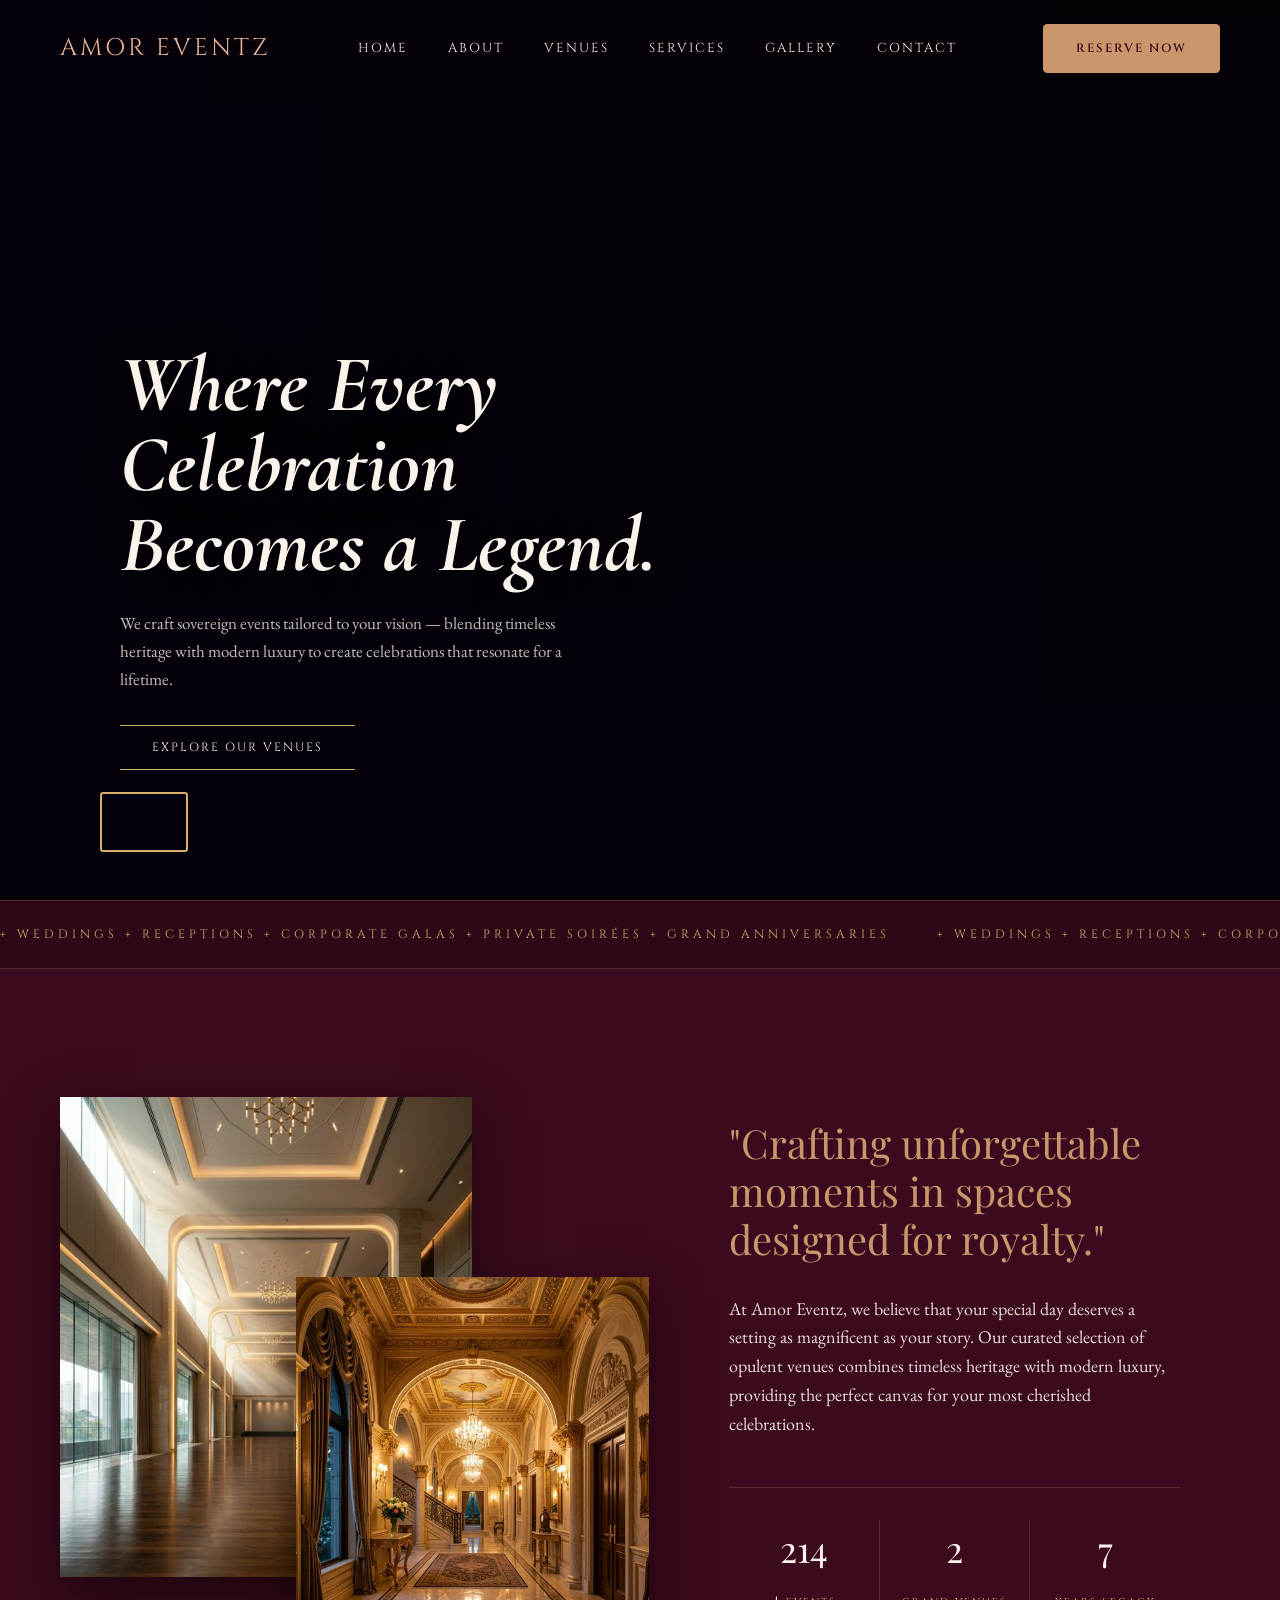
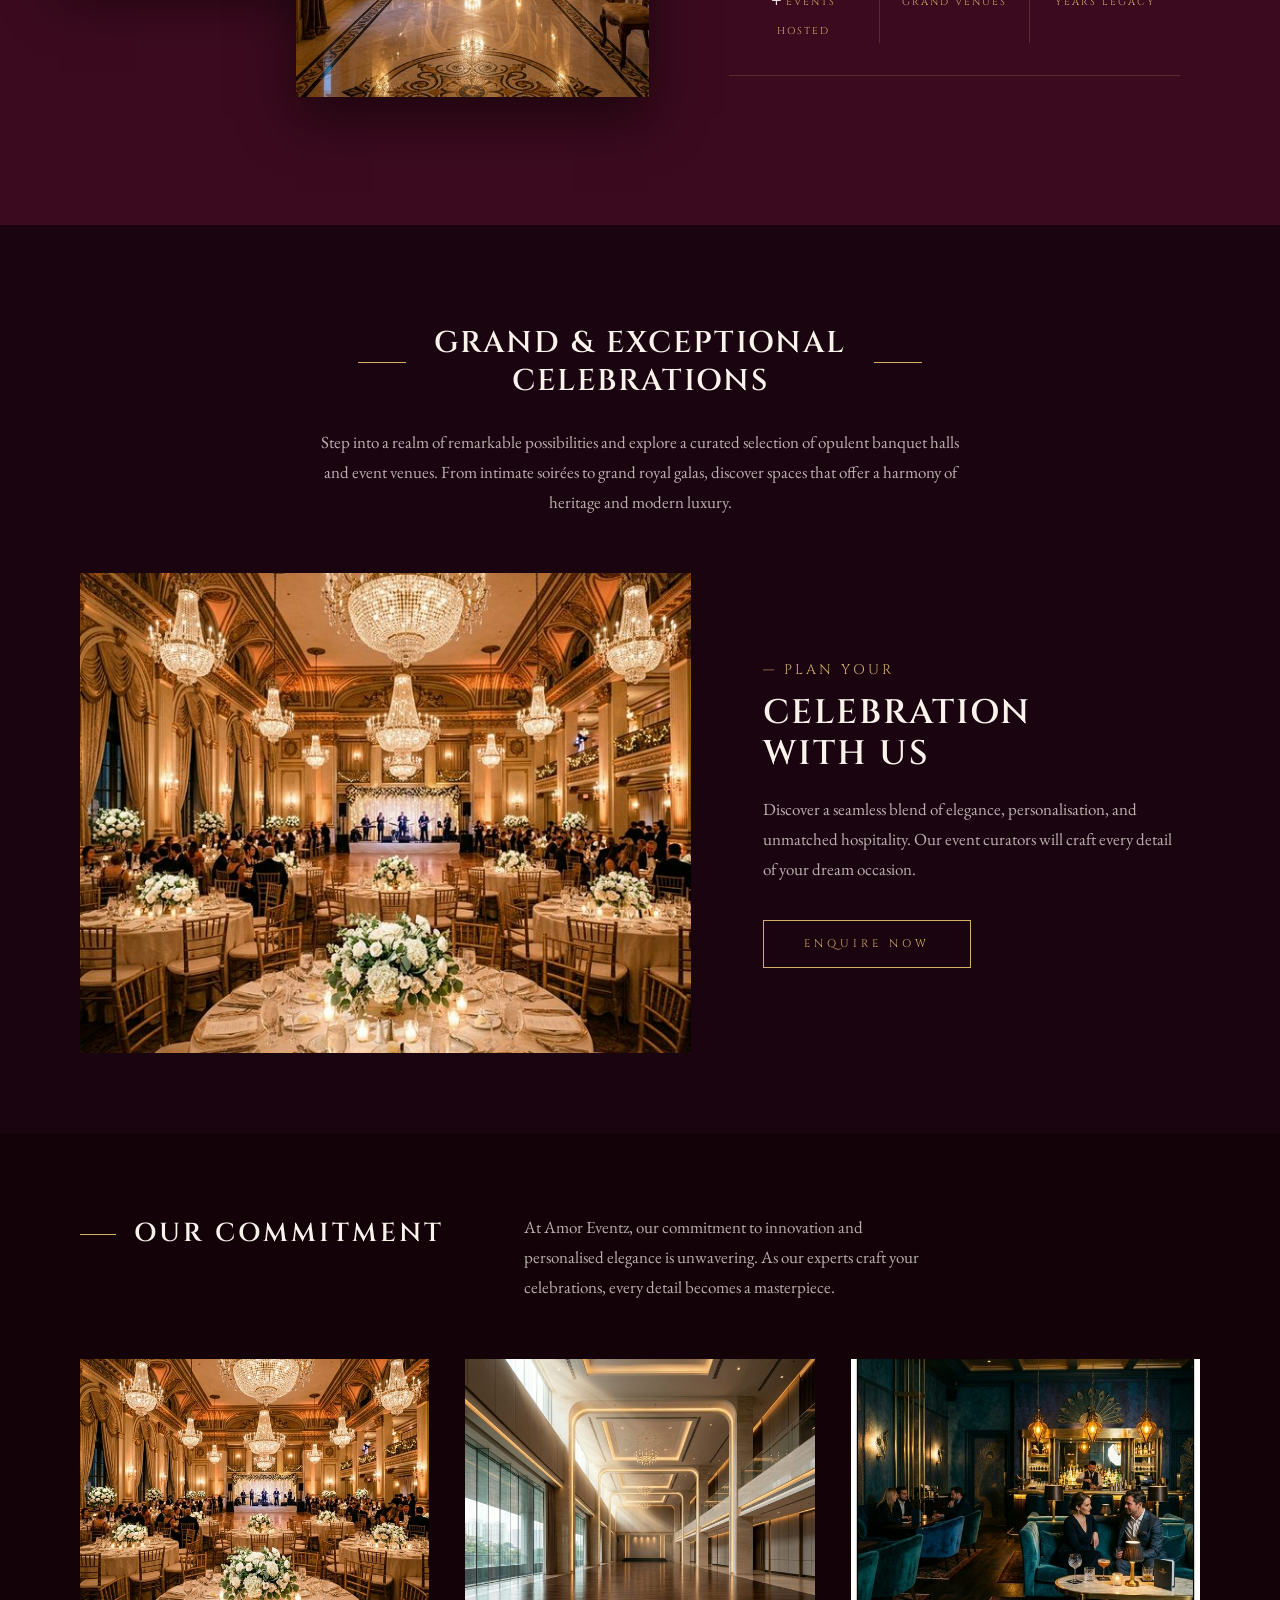
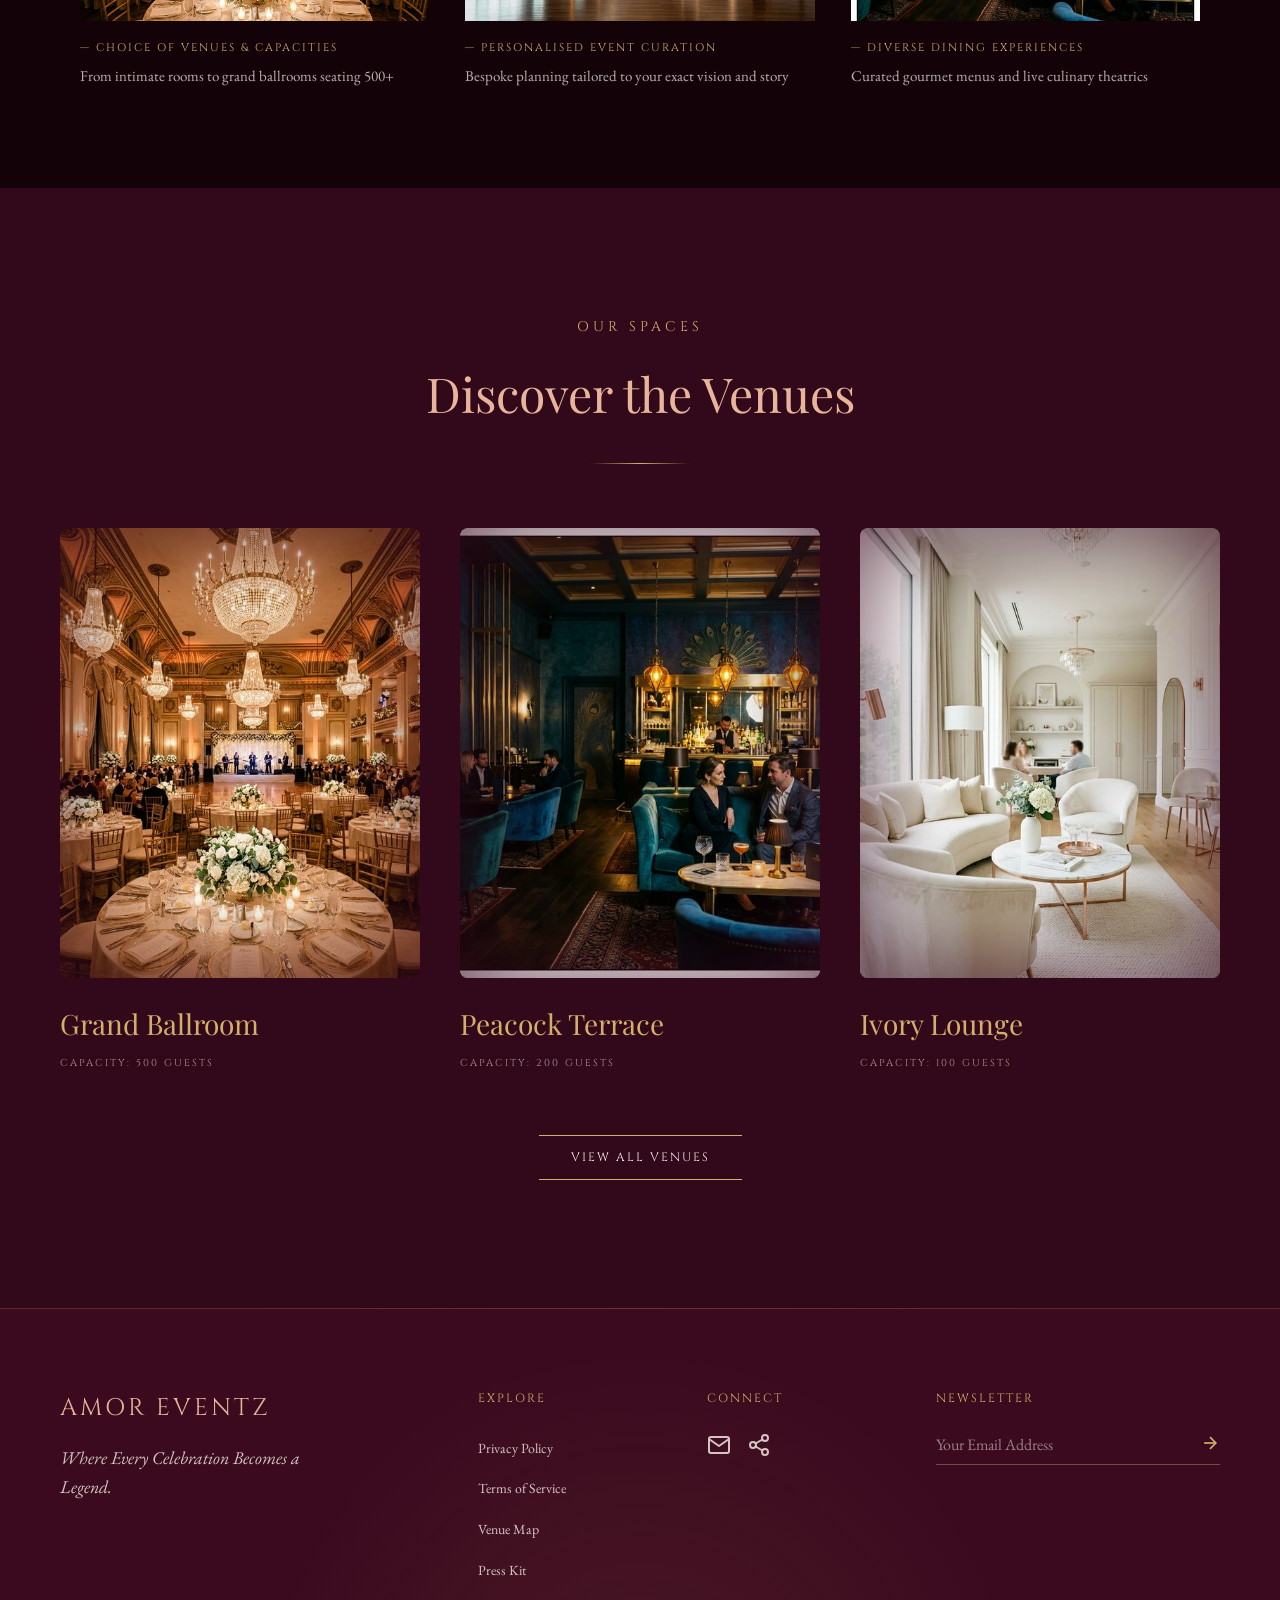
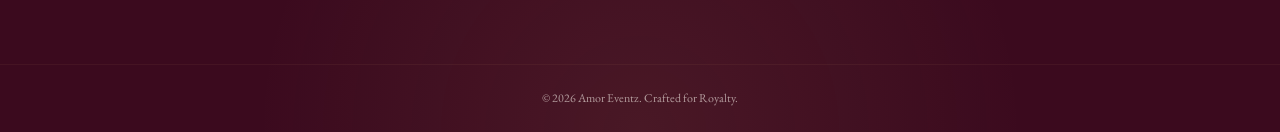
==== index.html @ 38bc00d8 "Initialize project and implement premium redesign with Taj-style sections and fixed navigation" ====
﻿<!DOCTYPE html>
<html lang="en">

<head>
    <meta charset="UTF-8">
    <meta name="viewport" content="width=device-width, initial-scale=1.0">
    <title>Amor Eventz | Where Every Celebration Becomes a Legend</title>
    <link rel="preconnect" href="https://fonts.googleapis.com">
    <link rel="preconnect" href="https://fonts.gstatic.com" crossorigin>
    <link
        href="https://fonts.googleapis.com/css2?family=Cinzel:wght@400;600&family=Cormorant+Garamond:ital,wght@0,400;1,600;1,700&family=Playfair+Display:ital,wght@0,400;0,600;1,400&family=EB+Garamond:ital,wght@0,400;1,400&display=swap"
        rel="stylesheet">
    <link rel="stylesheet" href="styles.css">
    <style>
        /* ===== HERO SECTION OVERRIDES ===== */
        .hero {
            height: 100vh !important;
            display: flex !important;
            align-items: flex-end !important;
            justify-content: flex-start !important;
            position: relative !important;
            overflow: hidden !important;
            background: none !important;
            background-color: #050005 !important;
        }

        .hero-slider {
            position: absolute !important;
            top: 0 !important;
            left: 0 !important;
            width: 100% !important;
            height: 100% !important;
            z-index: 0 !important;
            overflow: hidden !important;
        }

        .hero-slide {
            position: absolute !important;
            top: 0 !important;
            left: 0 !important;
            width: 100% !important;
            height: 100% !important;
            background-size: cover !important;
            background-position: center center !important;
            opacity: 0 !important;
            transform: scale(1.0) !important;
            transition: opacity 2.5s ease-in-out, transform 10s ease-out !important;
            z-index: 0 !important;
        }

        .hero-slide.active {
            opacity: 1 !important;
            transform: scale(1.06) !important;
            z-index: 1 !important;
        }

        .hero-slide.previous {
            opacity: 1 !important;
            z-index: 0 !important;
        }

        .hero-overlay {
            position: absolute !important;
            top: 0 !important;
            left: 0 !important;
            width: 100% !important;
            height: 100% !important;
            z-index: 2 !important;
            background:
                linear-gradient(to right, rgba(5, 0, 10, 0.82) 0%, rgba(5, 0, 10, 0.40) 50%, rgba(5, 0, 10, 0.10) 100%),
                linear-gradient(to top, rgba(5, 0, 10, 0.95) 0%, rgba(5, 0, 10, 0.40) 45%, transparent 100%) !important;
        }

        .hero-content {
            position: absolute !important;
            bottom: 130px !important;
            left: 100px !important;
            z-index: 3 !important;
            text-align: left !important;
            max-width: 680px !important;
        }

        .hero .subtitle {
            margin-bottom: 16px !important;
            opacity: 0.85 !important;
            text-align: left !important;
        }

        .hero-title {
            font-family: 'Cormorant Garamond', serif !important;
            font-size: 80px !important;
            font-style: italic !important;
            font-weight: 700 !important;
            color: #FAF3EC !important;
            line-height: 1.0 !important;
            margin-bottom: 24px !important;
            text-shadow: 0 2px 32px rgba(0, 0, 0, 0.6) !important;
        }

        .hero-desc {
            font-family: 'EB Garamond', serif !important;
            font-size: 17px !important;
            color: rgba(250, 243, 236, 0.78) !important;
            line-height: 1.65 !important;
            max-width: 450px !important;
        }

        .hero-thumbnails {
            position: absolute !important;
            bottom: 44px !important;
            left: 100px !important;
            z-index: 4 !important;
            display: flex !important;
            gap: 12px !important;
        }

        .hero-thumb {
            width: 88px !important;
            height: 60px !important;
            background-size: cover !important;
            background-position: center !important;
            cursor: pointer !important;
            border: 2px solid transparent !important;
            border-radius: 3px !important;
            opacity: 0.45 !important;
            transition: opacity 0.4s ease, border-color 0.4s ease, transform 0.3s ease !important;
            flex-shrink: 0 !important;
        }

        .hero-thumb:hover {
            opacity: 0.85 !important;
            transform: translateY(-3px) !important;
        }

        .hero-thumb.active {
            opacity: 1 !important;
            border-color: #D4AF6A !important;
            transform: translateY(-4px) !important;
        }

        @media (max-width: 900px) {
            .hero-content {
                padding: 0 32px 170px 32px !important;
            }

            .hero-title {
                font-size: 50px !important;
            }

            .hero-thumbnails {
                left: 32px !important;
            }

            .hero-thumb {
                width: 60px !important;
                height: 42px !important;
            }
        }

        /* ===== TAJ-STYLE FEATURE SECTION ===== */
        .taj-feature {
            background: #1a0410;
            padding: 100px 80px 80px;
        }

        .taj-centered-heading {
            display: flex;
            align-items: center;
            justify-content: center;
            gap: 28px;
            margin-bottom: 28px;
        }

        .taj-centered-heading h2 {
            font-family: 'Cinzel', serif;
            font-size: 30px;
            font-weight: 600;
            color: #FAF3EC;
            text-align: center;
            line-height: 1.25;
            letter-spacing: 2px;
        }

        .taj-dash {
            display: block;
            width: 48px;
            height: 1px;
            background: #D4AF6A;
            flex-shrink: 0;
        }

        .taj-centered-desc {
            font-family: 'EB Garamond', serif;
            font-size: 17px;
            color: rgba(250, 243, 236, 0.72);
            text-align: center;
            max-width: 640px;
            margin: 0 auto 56px;
            line-height: 1.75;
        }

        .taj-split-row {
            display: grid;
            grid-template-columns: 1.4fr 1fr;
            gap: 72px;
            align-items: center;
        }

        .taj-split-img img {
            width: 100%;
            height: 480px;
            object-fit: cover;
            display: block;
        }

        .taj-split-text {
            padding-right: 20px;
        }

        .taj-split-eyebrow {
            font-family: 'Cinzel', serif;
            font-size: 14px;
            color: #D4AF6A;
            letter-spacing: 3px;
            margin-bottom: 12px;
        }

        .taj-split-title {
            font-family: 'Cinzel', serif;
            font-size: 34px;
            font-weight: 600;
            color: #FAF3EC;
            line-height: 1.2;
            letter-spacing: 2px;
            margin-bottom: 20px;
        }

        .taj-split-body {
            font-family: 'EB Garamond', serif;
            font-size: 17px;
            color: rgba(250, 243, 236, 0.72);
            line-height: 1.75;
            margin-bottom: 36px;
        }

        .taj-cta-btn {
            display: inline-block;
            padding: 14px 40px;
            background: transparent;
            border: 1px solid #D4AF6A;
            color: #D4AF6A;
            font-family: 'Cinzel', serif;
            font-size: 11px;
            letter-spacing: 4px;
            text-decoration: none;
            transition: all 0.4s ease;
        }

        .taj-cta-btn:hover {
            background: #D4AF6A;
            color: #1a0410;
        }

        /* ===== TAJ-STYLE COMMITMENT SECTION ===== */
        .taj-commitment {
            background: #130309;
            padding: 80px 80px 100px;
        }

        .taj-commitment-header {
            display: flex;
            align-items: flex-start;
            gap: 80px;
            margin-bottom: 56px;
        }

        .taj-commit-title-row {
            display: flex;
            align-items: center;
            gap: 18px;
            flex-shrink: 0;
        }

        .taj-dash-short {
            display: block;
            width: 36px;
            height: 1px;
            background: #D4AF6A;
        }

        .taj-commit-heading {
            font-family: 'Cinzel', serif;
            font-size: 26px;
            font-weight: 600;
            color: #FAF3EC;
            letter-spacing: 3px;
            white-space: nowrap;
        }

        .taj-commit-desc {
            font-family: 'EB Garamond', serif;
            font-size: 17px;
            color: rgba(250, 243, 236, 0.72);
            line-height: 1.75;
            max-width: 420px;
        }

        .taj-commit-grid {
            display: grid;
            grid-template-columns: repeat(3, 1fr);
            gap: 36px;
        }

        .taj-commit-card {
            display: flex;
            flex-direction: column;
        }

        .taj-commit-img-wrap {
            width: 100%;
            aspect-ratio: 4/3;
            overflow: hidden;
            margin-bottom: 18px;
        }

        .taj-commit-img-wrap img {
            width: 100%;
            height: 100%;
            object-fit: cover;
            transition: transform 0.7s ease;
        }

        .taj-commit-card:hover .taj-commit-img-wrap img {
            transform: scale(1.04);
        }

        .taj-commit-label {
            font-family: 'Cinzel', serif;
            font-size: 11px;
            letter-spacing: 2px;
            color: #D4AF6A;
            margin-bottom: 8px;
        }

        .taj-commit-sub {
            font-family: 'EB Garamond', serif;
            font-size: 15px;
            color: rgba(250, 243, 236, 0.72);
            line-height: 1.6;
        }

        @media (max-width: 1024px) {

            .taj-feature,
            .taj-commitment {
                padding: 60px 40px;
            }

            .taj-split-row {
                grid-template-columns: 1fr;
                gap: 40px;
            }

            .taj-split-img img {
                height: 340px;
            }

            .taj-commitment-header {
                flex-direction: column;
                gap: 24px;
            }

            .taj-commit-grid {
                grid-template-columns: 1fr 1fr;
            }
        }

        @media (max-width: 600px) {
            .taj-commit-grid {
                grid-template-columns: 1fr;
            }

            .taj-centered-heading h2 {
                font-size: 22px;
            }
        }
    </style>
</head>

<body>
    <nav class="navbar">
        <div class="nav-container">
            <div class="logo">
                <span class="logo-text">AMOR EVENTZ</span>
            </div>
            <ul class="nav-links">
                <li><a href="index.html">HOME</a></li>
                <li><a href="about.html">ABOUT</a></li>
                <li><a href="venues.html">VENUES</a></li>
                <li><a href="services.html">SERVICES</a></li>
                <li><a href="gallery.html">GALLERY</a></li>
                <li><a href="contact.html">CONTACT</a></li>
            </ul>
            <a href="pricing.html" class="btn btn-primary">RESERVE NOW</a>
        </div>
    </nav>

    <header id="home" class="hero">
        <!-- Fullscreen background slides -->
        <div class="hero-slider" id="heroSlider">
            <div class="hero-slide active" style="background-image: url('assets/hero (1).jpg');"></div>
            <div class="hero-slide" style="background-image: url('assets/hero (2).jpg');"></div>
            <div class="hero-slide" style="background-image: url('assets/hero (3).jpg');"></div>
            <div class="hero-slide" style="background-image: url('assets/hero (4).jpg');"></div>
            <div class="hero-slide" style="background-image: url('assets/hero (5).jpg');"></div>
        </div>

        <!-- Directional gradient overlay -->
        <div class="hero-overlay"></div>

        <!-- Left-aligned text block -->
        <div class="hero-content">
            <h1 class="hero-title">Where Every<br>Celebration<br>Becomes a Legend.</h1>
            <p class="hero-desc">We craft sovereign events tailored to your vision — blending timeless heritage with
                modern luxury to create celebrations that resonate for a lifetime.</p>
            <a href="#venues" class="btn btn-outline" style="margin-top:32px;display:inline-block;">EXPLORE OUR
                VENUES</a>
        </div>

        <!-- Clickable thumbnail strip -->
        <div class="hero-thumbnails" id="heroThumbs">
            <div class="hero-thumb active" data-index="0" style="background-image: url('assets/hero (1).jpg');"></div>
            <div class="hero-thumb" data-index="1" style="background-image: url('assets/hero (2).jpg');"></div>
            <div class="hero-thumb" data-index="2" style="background-image: url('assets/hero (3).jpg');"></div>
            <div class="hero-thumb" data-index="3" style="background-image: url('assets/hero (4).jpg');"></div>
            <div class="hero-thumb" data-index="4" style="background-image: url('assets/hero (5).jpg');"></div>
        </div>
    </header>

    <section class="marquee-section">
        <div class="marquee">
            <div class="marquee-inner">
                <span>+ WEDDINGS + RECEPTIONS + CORPORATE GALAS + PRIVATE SOIRÉES + GRAND ANNIVERSARIES</span>
                <span>+ WEDDINGS + RECEPTIONS + CORPORATE GALAS + PRIVATE SOIRÉES + GRAND ANNIVERSARIES</span>
            </div>
        </div>
    </section>

    <section id="about" class="about">
        <div class="about-container">
            <div class="about-images">
                <img src="assets/about_empty_hall.png" alt="Grand Hall" class="img-back reveal">
                <img src="assets/about_heritage_hallway.png" alt="Heritage Hallway" class="img-front reveal delay-1">
            </div>
            <div class="about-content reveal">
                <h2 class="section-title">"Crafting unforgettable moments in spaces designed for royalty."</h2>
                <p>At Amor Eventz, we believe that your special day deserves a setting as magnificent as your story. Our
                    curated selection of opulent venues combines timeless heritage with modern luxury, providing the
                    perfect canvas for your most cherished celebrations.</p>
                <div class="stats">
                    <div class="stat-item">
                        <span class="stat-number" data-target="500">0</span>+
                        <span class="stat-label">EVENTS HOSTED</span>
                    </div>
                    <div class="stat-item">
                        <span class="stat-number" data-target="3">0</span>
                        <span class="stat-label">GRAND VENUES</span>
                    </div>
                    <div class="stat-item">
                        <span class="stat-number" data-target="15">0</span>
                        <span class="stat-label">YEARS LEGACY</span>
                    </div>
                </div>
            </div>
        </div>
    </section>

    <!-- ═══════════════════════════════════════════════════════ -->
    <!-- SECTION 1 — FEATURE SPLIT: image left + text+CTA right  -->
    <!-- ═══════════════════════════════════════════════════════ -->
    <section class="taj-feature reveal">
        <!-- Section heading -->
        <div class="taj-centered-heading">
            <span class="taj-dash"></span>
            <h2>GRAND &amp; EXCEPTIONAL<br>CELEBRATIONS</h2>
            <span class="taj-dash"></span>
        </div>
        <p class="taj-centered-desc">
            Step into a realm of remarkable possibilities and explore a curated selection of opulent banquet halls and
            event venues.
            From intimate soirées to grand royal galas, discover spaces that offer a harmony of heritage and modern
            luxury.
        </p>

        <!-- Split row -->
        <div class="taj-split-row">
            <div class="taj-split-img">
                <img src="assets/venue_grand_ballroom.png" alt="Grand Ballroom at Amor Eventz">
            </div>
            <div class="taj-split-text">
                <p class="taj-split-eyebrow">— PLAN YOUR</p>
                <h3 class="taj-split-title">CELEBRATION<br>WITH US</h3>
                <p class="taj-split-body">Discover a seamless blend of elegance, personalisation, and unmatched
                    hospitality. Our event curators will craft every detail of your dream occasion.</p>
                <a href="contact.html" class="taj-cta-btn">ENQUIRE NOW</a>
            </div>
        </div>
    </section>

    <!-- ═══════════════════════════════════════════════════════ -->
    <!-- SECTION 2 — OUR COMMITMENT: 3-column image card strip   -->
    <!-- ═══════════════════════════════════════════════════════ -->
    <section class="taj-commitment reveal">
        <div class="taj-commitment-header">
            <div class="taj-commit-title-row">
                <span class="taj-dash-short"></span>
                <h2 class="taj-commit-heading">OUR COMMITMENT</h2>
            </div>
            <p class="taj-commit-desc">At Amor Eventz, our commitment to innovation and personalised elegance is
                unwavering. As our experts craft your celebrations, every detail becomes a masterpiece.</p>
        </div>

        <div class="taj-commit-grid">
            <div class="taj-commit-card">
                <div class="taj-commit-img-wrap">
                    <img src="assets/venue_grand_ballroom.png" alt="Choice of Venues">
                </div>
                <p class="taj-commit-label">— CHOICE OF VENUES &amp; CAPACITIES</p>
                <p class="taj-commit-sub">From intimate rooms to grand ballrooms seating 500+</p>
            </div>
            <div class="taj-commit-card">
                <div class="taj-commit-img-wrap">
                    <img src="assets/about_empty_hall.png" alt="Personalised Curation">
                </div>
                <p class="taj-commit-label">— PERSONALISED EVENT CURATION</p>
                <p class="taj-commit-sub">Bespoke planning tailored to your exact vision and story</p>
            </div>
            <div class="taj-commit-card">
                <div class="taj-commit-img-wrap">
                    <img src="assets/venue_peacock_lounge.png" alt="Dining Experiences">
                </div>
                <p class="taj-commit-label">— DIVERSE DINING EXPERIENCES</p>
                <p class="taj-commit-sub">Curated gourmet menus and live culinary theatrics</p>
            </div>
        </div>
    </section>

    <section id="venues" class="venues">

        <div class="section-header reveal">
            <p class="subtitle">OUR SPACES</p>
            <h2 class="section-title text-center">Discover the Venues</h2>
            <div class="divider-center"></div>
        </div>
        <div class="venues-grid">
            <div class="venue-card reveal">
                <div class="card-image-wrapper">
                    <img src="assets/venue_grand_ballroom.png" alt="Grand Ballroom">
                </div>
                <div class="card-content">
                    <h3>Grand Ballroom</h3>
                    <p>CAPACITY: 500 GUESTS</p>
                </div>
            </div>
            <div class="venue-card reveal delay-1">
                <div class="card-image-wrapper">
                    <img src="assets/venue_peacock_lounge.png" alt="Peacock Terrace">
                </div>
                <div class="card-content">
                    <h3>Peacock Terrace</h3>
                    <p>CAPACITY: 200 GUESTS</p>
                </div>
            </div>
            <div class="venue-card reveal delay-2">
                <div class="card-image-wrapper">
                    <img src="assets/venue_ivory_lounge.png" alt="Ivory Lounge">
                </div>
                <div class="card-content">
                    <h3>Ivory Lounge</h3>
                    <p>CAPACITY: 100 GUESTS</p>
                </div>
            </div>
        </div>
        <div class="text-center reveal">
            <a href="#venues" class="btn btn-outline">VIEW ALL VENUES</a>
        </div>
    </section>

    <footer class="footer">
        <div class="footer-container">
            <div class="footer-brand">
                <h2 class="logo-text">AMOR EVENTZ</h2>
                <p>Where Every Celebration Becomes a Legend.</p>
            </div>
            <div class="footer-links">
                <h4>EXPLORE</h4>
                <ul>
                    <li><a href="#">Privacy Policy</a></li>
                    <li><a href="#">Terms of Service</a></li>
                    <li><a href="#">Venue Map</a></li>
                    <li><a href="#">Press Kit</a></li>
                </ul>
            </div>
            <div class="footer-social">
                <h4>CONNECT</h4>
                <div class="social-icons">
                    <svg width="24" height="24" viewBox="0 0 24 24" fill="none" stroke="currentColor" stroke-width="2"
                        stroke-linecap="round" stroke-linejoin="round">
                        <path d="M4 4h16c1.1 0 2 .9 2 2v12c0 1.1-.9 2-2 2H4c-1.1 0-2-.9-2-2V6c0-1.1.9-2 2-2z"></path>
                        <polyline points="22,6 12,13 2,6"></polyline>
                    </svg>
                    <svg width="24" height="24" viewBox="0 0 24 24" fill="none" stroke="currentColor" stroke-width="2"
                        stroke-linecap="round" stroke-linejoin="round">
                        <circle cx="18" cy="5" r="3"></circle>
                        <circle cx="6" cy="12" r="3"></circle>
                        <circle cx="18" cy="19" r="3"></circle>
                        <line x1="8.59" y1="13.51" x2="15.42" y2="17.49"></line>
                        <line x1="15.41" y1="6.51" x2="8.59" y2="10.49"></line>
                    </svg>
                </div>
            </div>
            <div class="footer-newsletter">
                <h4>NEWSLETTER</h4>
                <form class="newsletter-form">
                    <input type="email" placeholder="Your Email Address">
                    <button type="submit">
                        <svg width="20" height="20" viewBox="0 0 24 24" fill="none" stroke="currentColor"
                            stroke-width="2">
                            <line x1="5" y1="12" x2="19" y2="12"></line>
                            <polyline points="12 5 19 12 12 19"></polyline>
                        </svg>
                    </button>
                </form>
            </div>
        </div>
        <div class="footer-bottom">
            <p>&copy; 2026 Amor Eventz. Crafted for Royalty.</p>
        </div>
    </footer>

    <script src="script.js"></script>
</body>

</html>
---- styles.css ----
﻿:root {
    /* Color Palette */
    --clr-burgundy: #3B0A1E;
    --clr-rose-gold: #C9956A;
    --clr-rose-gold-light: #E8B49A;
    --clr-warm-gold: #D4AF6A;
    --clr-blush: #F2C4C4;
    --clr-ivory: #FAF3EC;
    --clr-charcoal: #1A1A1A;
    --clr-teal: #2A7F8A;

    /* Typography */
    --font-display: 'Cormorant Garamond', serif;
    --font-heading: 'Playfair Display', serif;
    --font-nav: 'Cinzel', serif;
    --font-body: 'EB Garamond', serif;

    /* Layout */
    --container-width: 1440px;
    --side-margin: 120px;
    --grid-gap: 80px;

    /* Shadows */
    --shadow-gold: 0 10px 30px rgba(201, 149, 106, 0.25);
    
    /* Transitions */
    --transition-smooth: all 0.4s cubic-bezier(0.25, 1, 0.5, 1);
}

* {
    margin: 0;
    padding: 0;
    box-sizing: border-box;
}

html {
    scroll-behavior: smooth;
}

body {
    background-color: var(--clr-burgundy);
    color: var(--clr-ivory);
    font-family: var(--font-body);
    font-size: 18px;
    line-height: 1.6;
    overflow-x: hidden;
}

/* Typography Base */
h1, h2, h3, h4, .subtitle {
    margin: 0;
    font-weight: normal;
}

.subtitle {
    font-family: var(--font-nav);
    font-size: 14px;
    letter-spacing: 4px;
    color: var(--clr-warm-gold);
    text-transform: uppercase;
}

.logo-text {
    font-family: var(--font-nav);
    font-size: 24px;
    letter-spacing: 3px;
    color: var(--clr-rose-gold-light);
}

a {
    text-decoration: none;
    color: inherit;
}

ul {
    list-style: none;
}

/* Utility */
.text-center {
    text-align: center;
}

.divider, .divider-center {
    width: 100px;
    height: 1px;
    background: linear-gradient(90deg, transparent, var(--clr-warm-gold), transparent);
    margin: 32px 0;
}
.divider-center {
    margin: 32px auto;
}

/* Navigation */
.navbar {
    position: fixed;
    top: 0;
    width: 100%;
    z-index: 1000;
    padding: 24px 0;
    transition: var(--transition-smooth);
}

.navbar.scrolled {
    background: rgba(59, 10, 30, 0.95);
    backdrop-filter: blur(10px);
    padding: 16px 0;
    box-shadow: 0 4px 20px rgba(0,0,0,0.3);
}

.nav-container {
    max-width: var(--container-width);
    margin: 0 auto;
    padding: 0 var(--side-margin);
    display: flex;
    justify-content: space-between;
    align-items: center;
}

.nav-links {
    display: flex;
    gap: 40px;
    font-family: var(--font-nav);
    font-size: 13px;
    letter-spacing: 2px;
}

.nav-links li a {
    position: relative;
    padding-bottom: 4px;
    transition: color 0.3s ease;
}

.nav-links li a::after {
    content: '';
    position: absolute;
    bottom: 0;
    left: 50%;
    width: 0;
    height: 1px;
    background-color: var(--clr-warm-gold);
    transition: var(--transition-smooth);
    transform: translateX(-50%);
    box-shadow: 0 0 8px var(--clr-warm-gold);
}

.nav-links li a:hover {
    color: var(--clr-warm-gold);
}

.nav-links li a:hover::after {
    width: 100%;
}

/* Buttons */
.btn {
    font-family: var(--font-nav);
    font-size: 12px;
    letter-spacing: 2px;
    padding: 14px 32px;
    border-radius: 4px;
    cursor: pointer;
    transition: var(--transition-smooth);
    text-transform: uppercase;
    display: inline-block;
}

.btn-primary {
    background-color: var(--clr-rose-gold);
    color: var(--clr-burgundy);
    border: 1px solid var(--clr-rose-gold);
    font-weight: 600;
}

.btn-primary:hover {
    background-color: var(--clr-rose-gold-light);
    border-color: var(--clr-rose-gold-light);
    box-shadow: var(--shadow-gold);
}

.btn-outline {
    background-color: transparent;
    color: var(--clr-ivory);
    border: 1px solid var(--clr-warm-gold);
    border-top: 1px solid var(--clr-warm-gold);
    border-bottom: 1px solid var(--clr-warm-gold);
    border-left: none;
    border-right: none;
    padding: 12px 32px;
    border-radius: 0;
}

.btn-outline:hover {
    background-color: rgba(212, 175, 106, 0.1);
    color: var(--clr-warm-gold);
    text-shadow: 0 0 8px rgba(212, 175, 106, 0.5);
}

/* Hero Section */
.hero {
    height: 100vh;
    display: flex;
    align-items: center;
    justify-content: center;
    text-align: center;
    position: relative;
    background: url('assets/hero_background.png') no-repeat center center / cover;
}

.hero-overlay {
    position: absolute;
    inset: 0;
    z-index: 2;
    background: linear-gradient(to right, rgba(10,0,5,0.75) 0%, rgba(10,0,5,0.3) 55%, rgba(10,0,5,0.05) 100%), linear-gradient(to top, rgba(10,0,5,0.9) 0%, rgba(10,0,5,0.3) 40%, transparent 100%);
}

.hero-content {
    position: relative;
    z-index: 10;
    max-width: 900px;
    padding: 0 20px;
}

.hero .subtitle {
    margin-bottom: 24px;
}

.hero-title {
    font-family: var(--font-display);
    font-size: 88px;
    font-style: italic;
    font-weight: 600;
    color: var(--clr-rose-gold-light);
    line-height: 1.1;
    margin-bottom: 16px;
    text-shadow: 0 4px 20px rgba(0,0,0,0.5);
}

.hero .divider {
    margin: 40px auto;
}

/* Marquee Section */
.marquee-section {
    padding: 24px 0;
    border-top: 1px solid rgba(212, 175, 106, 0.2);
    border-bottom: 1px solid rgba(212, 175, 106, 0.2);
    font-family: var(--font-nav);
    font-size: 12px;
    letter-spacing: 4px;
    color: var(--clr-warm-gold);
    background: rgba(0,0,0,0.2);
    overflow: hidden;
}

.marquee {
    width: 100%;
    overflow: hidden;
    white-space: nowrap;
}

.marquee-inner {
    display: inline-block;
    animation: marquee 30s linear infinite;
}

.marquee-inner span {
    padding-right: 40px;
}

@keyframes marquee {
    0% { transform: translateX(0); }
    100% { transform: translateX(-50%); }
}

/* About Section */
.about {
    max-width: var(--container-width);
    margin: 128px auto;
    padding: 0 var(--side-margin);
}

.about-container {
    display: grid;
    grid-template-columns: 1.2fr 1fr;
    gap: var(--grid-gap);
    align-items: center;
}

.about-images {
    position: relative;
    height: 600px;
}

.about-images img {
    position: absolute;
    width: 70%;
    height: 80%;
    object-fit: cover;
    border-radius: 0; /* Editorial style */
    box-shadow: 0 20px 50px rgba(0,0,0,0.5);
    transition: var(--transition-smooth);
}

.img-back {
    top: 0;
    left: 0;
    z-index: 1;
}

.img-front {
    bottom: 0;
    right: 0;
    z-index: 2;
    width: 60% !important;
    height: 70% !important;
}

.about-images:hover .img-front {
    transform: translate(-10px, -10px);
    box-shadow: var(--shadow-gold);
}

.about-content {
    padding-right: 40px;
}

.about-content .section-title {
    font-family: var(--font-heading);
    font-size: 40px;
    color: var(--clr-rose-gold);
    margin-bottom: 32px;
    line-height: 1.2;
}

.about-content p {
    color: var(--clr-ivory);
    opacity: 0.9;
    margin-bottom: 48px;
    font-size: 18px;
}

.stats {
    display: flex;
    justify-content: space-between;
    border-top: 1px solid rgba(212, 175, 106, 0.2);
    border-bottom: 1px solid rgba(212, 175, 106, 0.2);
    padding: 32px 0;
}

.stat-item {
    text-align: center;
    border-right: 1px solid rgba(212, 175, 106, 0.2);
    padding: 0 16px;
    flex: 1;
}
.stat-item:last-child {
    border-right: none;
}

.stat-number {
    display: block;
    font-family: var(--font-heading);
    font-size: 36px;
    color: var(--clr-ivory);
    margin-bottom: 8px;
}

.stat-label {
    font-family: var(--font-nav);
    font-size: 10px;
    letter-spacing: 2px;
    color: var(--clr-warm-gold);
}

/* Venues Section */
.venues {
    background-color: rgba(0,0,0,0.15);
    padding: 128px 0;
}

.venues .section-header {
    text-align: center;
    max-width: var(--container-width);
    margin: 0 auto 64px auto;
}

.venues .section-header .section-title {
    font-family: var(--font-heading);
    font-size: 48px;
    color: var(--clr-rose-gold-light);
    margin-top: 16px;
}

.venues-grid {
    max-width: var(--container-width);
    margin: 0 auto 64px auto;
    padding: 0 var(--side-margin);
    display: grid;
    grid-template-columns: repeat(3, 1fr);
    gap: 40px;
}

.venue-card {
    background: transparent;
    border-radius: 8px;
    overflow: hidden;
    cursor: pointer;
    transition: var(--transition-smooth);
}

.card-image-wrapper {
    position: relative;
    overflow: hidden;
    border-radius: 8px;
    margin-bottom: 24px;
    aspect-ratio: 4/5;
}

.card-image-wrapper img {
    width: 100%;
    height: 100%;
    object-fit: cover;
    transition: var(--transition-smooth);
}

.card-image-wrapper::after {
    content: '';
    position: absolute;
    inset: 0;
    box-shadow: inset 0 0 100px rgba(59, 10, 30, 0.8);
    pointer-events: none;
}

.venue-card:hover .card-image-wrapper img {
    transform: scale(1.05);
}

.venue-card:hover {
    transform: translateY(-10px);
}

.card-content h3 {
    font-family: var(--font-heading);
    font-size: 28px;
    color: var(--clr-warm-gold);
    margin-bottom: 8px;
}

.card-content p {
    font-family: var(--font-nav);
    font-size: 10px;
    letter-spacing: 2px;
    color: var(--clr-ivory);
    opacity: 0.6;
}

/* Footer */
.footer {
    padding: 80px 0 24px 0;
    background: var(--clr-burgundy);
    background-image: radial-gradient(circle at bottom center, rgba(201, 149, 106, 0.1) 0%, transparent 50%);
    border-top: 1px solid rgba(212, 175, 106, 0.2);
}

.footer-container {
    max-width: var(--container-width);
    margin: 0 auto;
    padding: 0 var(--side-margin);
    display: grid;
    grid-template-columns: 2fr 1fr 1fr 1.5fr;
    gap: 40px;
    margin-bottom: 80px;
}

.footer-brand p {
    font-family: var(--font-body);
    font-style: italic;
    opacity: 0.8;
    margin-top: 16px;
    max-width: 250px;
}

.footer h4 {
    font-family: var(--font-nav);
    font-size: 12px;
    letter-spacing: 2px;
    color: var(--clr-warm-gold);
    margin-bottom: 24px;
}

.footer-links ul {
    display: flex;
    flex-direction: column;
    gap: 12px;
}

.footer-links li a {
    font-size: 14px;
    opacity: 0.8;
    transition: var(--transition-smooth);
}

.footer-links li a:hover {
    color: var(--clr-rose-gold);
    opacity: 1;
}

.social-icons {
    display: flex;
    gap: 16px;
}

.social-icons svg {
    cursor: pointer;
    opacity: 0.8;
    transition: var(--transition-smooth);
}

.social-icons svg:hover {
    color: var(--clr-rose-gold);
    opacity: 1;
}

.newsletter-form {
    display: flex;
    border-bottom: 1px solid rgba(212, 175, 106, 0.4);
    padding-bottom: 8px;
}

.newsletter-form input {
    background: transparent;
    border: none;
    color: var(--clr-ivory);
    font-family: var(--font-body);
    font-size: 16px;
    flex-grow: 1;
    outline: none;
}

.newsletter-form input::placeholder {
    color: rgba(250, 243, 236, 0.5);
}

.newsletter-form button {
    background: transparent;
    border: none;
    color: var(--clr-warm-gold);
    cursor: pointer;
    transition: var(--transition-smooth);
}

.newsletter-form button:hover {
    color: var(--clr-rose-gold);
    transform: translateX(4px);
}

.footer-bottom {
    text-align: center;
    padding-top: 24px;
    border-top: 1px solid rgba(212, 175, 106, 0.1);
    font-size: 12px;
    opacity: 0.6;
}

/* Animations */
.reveal {
    opacity: 0;
    transform: translateY(40px);
    transition: all 0.8s cubic-bezier(0.25, 1, 0.5, 1);
}

.reveal.active {
    opacity: 1;
    transform: translateY(0);
}

.delay-1 { transition-delay: 0.2s; }
.delay-2 { transition-delay: 0.4s; }

/* Responsive adjustments */
@media (max-width: 1280px) {
    :root {
        --side-margin: 60px;
    }
}
@media (max-width: 900px) {
    .about-container, .venues-grid, .footer-container {
        grid-template-columns: 1fr;
    }
    .about-images {
        height: 400px;
    }
    .nav-links {
        display: none;
    }
}
/* ===== VENUES PAGE STYLES ===== */

/* Active Nav Link */
.nav-links li a.active {
    color: var(--clr-warm-gold);
}
.nav-links li a.active::after {
    width: 100%;
}

/* Page Header */
.page-header {
    background-color: var(--clr-burgundy);
    padding: 180px var(--side-margin) 32px var(--side-margin);
    max-width: var(--container-width);
    margin: 0 auto;
}
.page-header-container {
    display: flex;
    justify-content: space-between;
    align-items: flex-end;
    border-bottom: 1px solid rgba(212, 175, 106, 0.2);
    padding-bottom: 32px;
}
.page-title {
    font-family: var(--font-display);
    font-size: 72px;
    font-style: italic;
    color: var(--clr-rose-gold-light);
    line-height: 1;
    margin-top: 16px;
}
.btn.border-all {
    border: 1px solid var(--clr-warm-gold);
    display: flex;
    align-items: center;
}

/* Filter Bar */
.filter-bar {
    max-width: var(--container-width);
    margin: 0 auto;
    padding: 0 var(--side-margin);
    margin-bottom: 64px;
}
.filter-menu {
    display: flex;
    justify-content: center;
    gap: 64px;
    margin-top: 32px;
}
.filter-menu li a {
    font-family: var(--font-nav);
    font-size: 11px;
    letter-spacing: 2px;
    color: var(--clr-ivory);
    opacity: 0.6;
    padding-bottom: 8px;
    transition: var(--transition-smooth);
    text-transform: uppercase;
}
.filter-menu li a:hover, .filter-menu li a.active {
    opacity: 1;
    color: var(--clr-warm-gold);
    border-bottom: 2px solid var(--clr-warm-gold);
}
.filter-divider {
    height: 1px;
    background-color: rgba(212, 175, 106, 0.2);
    margin-top: 24px;
}

/* Venue List */
.venue-list {
    max-width: var(--container-width);
    margin: 0 auto 128px auto;
    padding: 0 var(--side-margin);
}

.venue-row {
    display: grid;
    grid-template-columns: 1fr 1.2fr;
    gap: var(--grid-gap);
    align-items: center;
    margin-bottom: 128px;
}

.venue-row.reverse {
    grid-template-columns: 1.2fr 1fr;
}

.venue-info {
    padding: 32px 0;
}

.venue-title {
    font-family: var(--font-display);
    font-size: 48px;
    font-style: italic;
    color: var(--clr-warm-gold);
    margin-bottom: 24px;
}

.venue-desc {
    font-size: 16px;
    opacity: 0.85;
    margin-bottom: 40px;
    max-width: 90%;
}

.venue-stats {
    display: flex;
    gap: 64px;
    border-top: 1px solid rgba(212, 175, 106, 0.2);
    border-bottom: 1px solid rgba(212, 175, 106, 0.2);
    padding: 24px 0;
    margin-bottom: 40px;
    background: rgba(0,0,0,0.1);
}

.v-stat {
    display: flex;
    flex-direction: column;
    padding-left: 24px;
}

.v-stat-label {
    font-family: var(--font-nav);
    font-size: 10px;
    letter-spacing: 2px;
    color: var(--clr-warm-gold);
    margin-bottom: 8px;
}

.v-stat-val {
    font-family: var(--font-body);
    font-size: 20px;
    color: var(--clr-ivory);
}

.venue-image .image-placeholder {
    width: 100%;
    aspect-ratio: 1/1;
    background-color: rgba(255,255,255,0.05); /* Placeholder background */
    border-radius: 4px;
    overflow: hidden;
    position: relative;
    border: 1px solid rgba(212, 175, 106, 0.1);
}

.venue-image img {
    width: 100%;
    height: 100%;
    object-fit: cover;
    display: block;
}

/* Virtual Tour Section */
.virtual-tour {
    position: relative;
    height: 600px;
    display: flex;
    align-items: center;
    justify-content: center;
    overflow: hidden;
    margin-bottom: 120px;
}
.tour-bg-placeholder {
    position: absolute;
    inset: 0;
    background-color: var(--clr-charcoal);
    background-size: cover;
    background-position: center;
    opacity: 0.5;
}
.tour-overlay {
    position: absolute;
    inset: 0;
    background: linear-gradient(135deg, rgba(59, 10, 30, 0.6) 0%, rgba(20, 0, 10, 0.8) 100%);
}
.tour-box {
    position: relative;
    z-index: 10;
    background: rgba(59, 10, 30, 0.4);
    backdrop-filter: blur(12px);
    border: 1px solid rgba(212, 175, 106, 0.3);
    padding: 64px 80px;
    text-align: center;
    border-radius: 4px;
    box-shadow: 0 20px 40px rgba(0,0,0,0.5);
}
.tour-box .subtitle {
    margin-bottom: 16px;
}
.tour-title {
    font-family: var(--font-display);
    font-size: 40px;
    font-style: italic;
    color: var(--clr-warm-gold);
    margin-bottom: 40px;
}
.play-btn {
    width: 64px;
    height: 64px;
    border: 1px solid var(--clr-ivory);
    background: transparent;
    color: var(--clr-ivory);
    display: inline-flex;
    align-items: center;
    justify-content: center;
    cursor: pointer;
    transition: var(--transition-smooth);
    border-radius: 2px;
}
.play-btn:hover {
    background: var(--clr-warm-gold);
    border-color: var(--clr-warm-gold);
    color: var(--clr-burgundy);
    box-shadow: 0 0 20px rgba(212, 175, 106, 0.5);
}
.play-btn svg {
    margin-left: 4px;
}

/* Responsive adjustments for Venues */
@media (max-width: 900px) {
    .page-header-container {
        flex-direction: column;
        align-items: flex-start;
        gap: 24px;
    }
    .venue-row, .venue-row.reverse {
        grid-template-columns: 1fr;
    }
    .venue-row.reverse .venue-image {
        order: -1; /* Always image first on mobile if possible, or leave as is */
    }
    .venue-stats {
        flex-direction: column;
        gap: 16px;
        padding-left: 16px;
    }
    .v-stat {
        padding-left: 0;
    }
    .tour-box {
        padding: 40px 32px;
        width: 90%;
    }
}


/* ===== SERVICES PAGE STYLES ===== */

/* Services Header */
.services-header {
    position: relative;
    height: 70vh;
    display: flex;
    align-items: center;
    justify-content: center;
    text-align: center;
    overflow: hidden;
}
.services-header-bg {
    position: absolute;
    inset: 0;
    background-size: cover;
    background-position: center;
    background-color: var(--clr-charcoal);
    z-index: 0;
}
.services-header .hero-overlay {
    background: linear-gradient(to bottom, rgba(59, 10, 30, 0.7) 0%, rgba(59, 10, 30, 0.95) 100%);
}
.services-header-content {
    position: relative;
    z-index: 10;
    max-width: 800px;
    padding: 0 var(--side-margin);
    margin-top: 80px;
}
.services-title {
    font-family: var(--font-display);
    font-size: 72px;
    font-style: italic;
    color: var(--clr-rose-gold-light);
    line-height: 1.1;
    text-shadow: 0 4px 20px rgba(0,0,0,0.5);
}
.services-subtitle {
    font-size: 20px;
    color: var(--clr-ivory);
    opacity: 0.9;
    line-height: 1.6;
}

/* Royal Offerings */
.offerings {
    padding: 100px 0;
    background-color: rgba(0,0,0,0.1);
}
.offerings-grid {
    max-width: var(--container-width);
    margin: 0 auto;
    padding: 0 var(--side-margin);
    display: grid;
    grid-template-columns: repeat(3, 1fr);
    gap: 40px;
}
.offering-card {
    background: rgba(30, 5, 15, 0.5);
    border: 1px solid rgba(212, 175, 106, 0.1);
    border-radius: 8px;
    padding: 48px 40px;
    transition: var(--transition-smooth);
    position: relative;
    overflow: hidden;
}
.offering-card::before {
    content: '';
    position: absolute;
    top: 0;
    left: 0;
    right: 0;
    height: 3px;
    background: linear-gradient(90deg, transparent, var(--clr-warm-gold), transparent);
    opacity: 0;
    transition: var(--transition-smooth);
}
.offering-card:hover {
    transform: translateY(-8px);
    box-shadow: 0 20px 40px rgba(0,0,0,0.3);
    border-color: rgba(212, 175, 106, 0.3);
    background: rgba(45, 8, 23, 0.8);
}
.offering-card:hover::before {
    opacity: 1;
}
.offering-icon {
    font-size: 32px;
    margin-bottom: 24px;
    color: var(--clr-warm-gold);
}
.offering-title {
    font-family: var(--font-heading);
    font-size: 24px;
    color: var(--clr-warm-gold);
    margin-bottom: 16px;
    font-weight: 400;
}
.offering-desc {
    font-size: 14px;
    opacity: 0.8;
    margin-bottom: 24px;
    line-height: 1.7;
}
.offering-list {
    list-style: none;
}
.offering-list li {
    font-size: 13px;
    opacity: 0.7;
    margin-bottom: 12px;
    position: relative;
    padding-left: 16px;
}
.offering-list li::before {
    content: '" ';
    color: var(--clr-warm-gold);
    position: absolute;
    left: 0;
    top: -2px;
}

/* The Journey to Perfection */
.journey {
    padding: 100px 0 120px 0;
}
.journey-container {
    max-width: 1000px;
    margin: 64px auto 0 auto;
    position: relative;
    padding: 0 40px;
}
.journey-line {
    position: absolute;
    top: 32px;
    left: 100px;
    right: 100px;
    height: 1px;
    border-top: 1px dashed rgba(212, 175, 106, 0.4);
    z-index: 1;
}
.journey-steps {
    display: flex;
    justify-content: space-between;
    position: relative;
    z-index: 2;
}
.journey-step {
    text-align: center;
    width: 200px;
    display: flex;
    flex-direction: column;
    align-items: center;
}
.step-icon-box {
    width: 64px;
    height: 64px;
    background: var(--clr-burgundy);
    border: 1px solid var(--clr-warm-gold);
    border-radius: 8px; /* Slightly rounded square */
    display: flex;
    align-items: center;
    justify-content: center;
    color: var(--clr-warm-gold);
    margin-bottom: 24px;
    transition: var(--transition-smooth);
    box-shadow: 0 4px 10px rgba(0,0,0,0.3);
}
.journey-step:hover .step-icon-box {
    background: rgba(212, 175, 106, 0.1);
    transform: scale(1.1);
    box-shadow: 0 0 20px rgba(212, 175, 106, 0.3);
}
.step-title {
    font-family: var(--font-nav);
    font-size: 13px;
    letter-spacing: 2px;
    color: var(--clr-warm-gold);
    margin-bottom: 12px;
}
.step-desc {
    font-size: 12px;
    opacity: 0.7;
    line-height: 1.6;
}

/* Bespoke Enhancements */
.enhancements {
    padding: 60px 0 120px 0;
    background: rgba(0,0,0,0.15);
    border-top: 1px solid rgba(212, 175, 106, 0.1);
}
.enhancements-list {
    max-width: 900px;
    margin: 0 auto;
    display: flex;
    flex-wrap: wrap;
    justify-content: center;
    gap: 16px;
    padding: 0 20px;
}
.enhancement-tag {
    font-family: var(--font-nav);
    font-size: 10px;
    letter-spacing: 2px;
    color: var(--clr-ivory);
    border: 1px solid rgba(212, 175, 106, 0.3);
    padding: 12px 24px;
    border-radius: 4px;
    transition: var(--transition-smooth);
    cursor: default;
}
.enhancement-tag:hover {
    border-color: var(--clr-warm-gold);
    color: var(--clr-warm-gold);
    background: rgba(212, 175, 106, 0.05);
}

/* Responsive Adjustments for Services */
@media (max-width: 900px) {
    .offerings-grid {
        grid-template-columns: 1fr;
    }
    .journey-line {
        display: none;
    }
    .journey-steps {
        flex-direction: column;
        gap: 48px;
        align-items: center;
    }
    .journey-step {
        width: 80%;
    }
    .services-title {
        font-size: 48px;
    }
}


/* ===== GALLERY PAGE STYLES ===== */

/* Gallery Header */
.gallery-header {
    padding: 180px var(--side-margin) 60px var(--side-margin);
    background-color: var(--clr-burgundy);
    display: flex;
    justify-content: center;
}
.gallery-header-box {
    position: relative;
    max-width: 900px;
    width: 100%;
    border: 1px solid rgba(212, 175, 106, 0.2);
    border-radius: 4px;
    overflow: hidden;
    padding: 64px 40px;
    display: flex;
    align-items: center;
    justify-content: center;
}
.gallery-header-bg {
    position: absolute;
    inset: 0;
    background-size: cover;
    background-position: center;
    opacity: 0.2; /* Subtle background image */
    background-color: var(--clr-charcoal);
}
.gallery-header-content {
    position: relative;
    z-index: 10;
    text-align: center;
}
.gallery-title {
    font-family: var(--font-display);
    font-size: 56px;
    font-style: italic;
    color: var(--clr-warm-gold);
    margin-bottom: 16px;
}
.gallery-subtitle {
    font-size: 16px;
    color: var(--clr-ivory);
    opacity: 0.9;
    max-width: 600px;
    margin: 0 auto;
    line-height: 1.6;
}

/* Gallery Grid */
.gallery-photos {
    padding-bottom: 80px;
}
.gallery-grid {
    max-width: var(--container-width);
    margin: 0 auto;
    padding: 0 var(--side-margin);
    display: grid;
    grid-template-columns: repeat(3, 1fr);
    gap: 32px;
}
.gallery-item {
    aspect-ratio: 1/1;
    overflow: hidden;
    border-radius: 4px;
    background: rgba(255,255,255,0.05); /* Placeholder bg */
}
.gallery-item img {
    width: 100%;
    height: 100%;
    object-fit: cover;
    transition: var(--transition-smooth);
}
.gallery-item:hover img {
    transform: scale(1.05);
}

/* Videos Section */
.gallery-videos {
    padding: 100px 0 120px 0;
    background: rgba(0,0,0,0.15);
    border-top: 1px solid rgba(212, 175, 106, 0.1);
    border-bottom: 1px solid rgba(212, 175, 106, 0.1);
}
.videos-header .section-title {
    font-family: var(--font-display);
    font-size: 40px;
    font-style: italic;
    color: var(--clr-warm-gold);
}
.video-grid {
    max-width: var(--container-width);
    margin: 64px auto 0 auto;
    padding: 0 var(--side-margin);
    display: grid;
    grid-template-columns: repeat(3, 1fr);
    gap: 40px;
}
.video-thumbnail {
    position: relative;
    aspect-ratio: 16/9;
    background: var(--clr-charcoal);
    border-radius: 4px;
    overflow: hidden;
    margin-bottom: 16px;
    cursor: pointer;
}
.video-thumbnail img {
    width: 100%;
    height: 100%;
    object-fit: cover;
    opacity: 0.8;
    transition: var(--transition-smooth);
}
.video-play-btn {
    position: absolute;
    top: 50%;
    left: 50%;
    transform: translate(-50%, -50%);
    background: rgba(30, 5, 15, 0.6);
    border: 1px solid var(--clr-warm-gold);
    width: 56px;
    height: 56px;
    border-radius: 8px; /* Slightly rounded square */
    display: flex;
    align-items: center;
    justify-content: center;
    backdrop-filter: blur(4px);
    transition: var(--transition-smooth);
}
.video-thumbnail:hover img {
    transform: scale(1.05);
    opacity: 1;
}
.video-thumbnail:hover .video-play-btn {
    transform: translate(-50%, -50%) scale(1.1);
    background: rgba(212, 175, 106, 0.2);
    box-shadow: 0 0 20px rgba(212, 175, 106, 0.3);
}
.video-info h4 {
    font-family: var(--font-heading);
    font-size: 16px;
    color: var(--clr-ivory);
    margin-bottom: 4px;
    font-weight: 400;
}
.video-info span {
    font-family: var(--font-nav);
    font-size: 10px;
    letter-spacing: 1px;
    color: var(--clr-warm-gold);
}

/* Instagram Section */
.instagram-section {
    padding: 100px 0 120px 0;
}
.instagram-header {
    text-align: center;
    margin-bottom: 48px;
}
.instagram-handle {
    font-family: var(--font-display);
    font-size: 40px;
    font-style: italic;
    color: var(--clr-warm-gold);
    margin-bottom: 8px;
}
.instagram-grid {
    display: grid;
    grid-template-columns: repeat(6, 1fr);
    width: 100%;
}
.insta-item {
    aspect-ratio: 1/1;
    overflow: hidden;
    position: relative;
    background: rgba(255,255,255,0.05);
}
.insta-item::after {
    content: '';
    position: absolute;
    inset: 0;
    background: rgba(30, 5, 15, 0.6);
    opacity: 0;
    transition: var(--transition-smooth);
}
.insta-item img {
    width: 100%;
    height: 100%;
    object-fit: cover;
    transition: var(--transition-smooth);
}
.insta-item:hover::after {
    opacity: 1;
}
.insta-item:hover img {
    transform: scale(1.05);
}

@media (max-width: 900px) {
    .gallery-grid, .video-grid {
        grid-template-columns: 1fr;
    }
    .instagram-grid {
        grid-template-columns: repeat(3, 1fr);
    }
    .gallery-title {
        font-size: 40px;
    }
}
@media (max-width: 600px) {
    .instagram-grid {
        grid-template-columns: repeat(2, 1fr);
    }
}


/* ===== ABOUT PAGE STYLES ===== */

/* About Header */
.about-header {
    position: relative;
    height: 60vh;
    display: flex;
    align-items: center;
    justify-content: center;
    text-align: center;
    overflow: hidden;
}
.about-header-bg {
    position: absolute;
    inset: 0;
    background-size: cover;
    background-position: center;
    background-color: var(--clr-charcoal);
    z-index: 0;
}
.about-header .hero-overlay {
    background: linear-gradient(to bottom, rgba(59, 10, 30, 0.7) 0%, rgba(59, 10, 30, 0.95) 100%);
}
.about-header-content {
    position: relative;
    z-index: 10;
    max-width: 800px;
    padding: 0 var(--side-margin);
    margin-top: 60px;
}
.about-title {
    font-family: var(--font-display);
    font-size: 72px;
    font-style: italic;
    color: var(--clr-rose-gold-light);
    line-height: 1.1;
    text-shadow: 0 4px 20px rgba(0,0,0,0.5);
}
.about-subtitle {
    font-family: var(--font-nav);
    font-size: 14px;
    letter-spacing: 4px;
    color: var(--clr-warm-gold);
    text-transform: uppercase;
}

/* Legacy Section */
.legacy-section {
    padding: 100px 0;
}
.legacy-container {
    max-width: var(--container-width);
    margin: 0 auto;
    padding: 0 var(--side-margin);
    display: grid;
    grid-template-columns: 1fr 1fr;
    gap: 80px;
    align-items: center;
}
.legacy-content {
    padding-right: 40px;
}
.legacy-title {
    font-family: var(--font-heading);
    font-size: 40px;
    color: var(--clr-ivory);
    margin-bottom: 32px;
    line-height: 1.2;
}
.legacy-title span {
    font-family: var(--font-display);
    font-size: 56px;
    font-style: italic;
    color: var(--clr-warm-gold);
}
.legacy-content p {
    font-size: 16px;
    opacity: 0.85;
    margin-bottom: 24px;
    line-height: 1.7;
}
.quote-block {
    margin: 40px 0;
    padding-left: 24px;
    border-left: 2px solid var(--clr-warm-gold);
    font-family: var(--font-display);
    font-size: 24px;
    font-style: italic;
    color: var(--clr-warm-gold);
    line-height: 1.4;
}

/* Legacy Image with Offset Border */
.legacy-image-wrapper {
    position: relative;
    padding: 20px;
}
.legacy-image-border {
    position: absolute;
    top: 40px;
    right: 0;
    bottom: -20px;
    left: 40px;
    border: 1px solid var(--clr-warm-gold);
    opacity: 0.5;
    z-index: 1;
}
.legacy-image {
    position: relative;
    z-index: 2;
    aspect-ratio: 4/3;
    background: var(--clr-charcoal);
    overflow: hidden;
}
.legacy-image img {
    width: 100%;
    height: 100%;
    object-fit: cover;
}

/* Pillars Section */
.pillars-section {
    padding: 60px 0 120px 0;
    background-color: rgba(0,0,0,0.1);
}
.pillars-grid {
    max-width: var(--container-width);
    margin: 64px auto 0 auto;
    padding: 0 var(--side-margin);
    display: grid;
    grid-template-columns: repeat(4, 1fr);
    gap: 24px;
}
.pillar-card {
    background: rgba(30, 5, 15, 0.5);
    border: 1px solid rgba(212, 175, 106, 0.1);
    padding: 40px 32px;
    text-align: left;
    transition: var(--transition-smooth);
    border-radius: 2px;
}
.pillar-card:hover {
    transform: translateY(-8px);
    border-color: rgba(212, 175, 106, 0.3);
    background: rgba(45, 8, 23, 0.8);
    box-shadow: 0 20px 40px rgba(0,0,0,0.3);
}
.pillar-icon {
    color: var(--clr-warm-gold);
    margin-bottom: 24px;
}
.pillar-card h3 {
    font-family: var(--font-nav);
    font-size: 14px;
    letter-spacing: 2px;
    color: var(--clr-warm-gold);
    margin-bottom: 16px;
}
.pillar-card p {
    font-size: 14px;
    opacity: 0.8;
    line-height: 1.6;
}

@media (max-width: 1100px) {
    .legacy-container {
        grid-template-columns: 1fr;
        gap: 60px;
    }
    .legacy-content {
        padding-right: 0;
    }
    .pillars-grid {
        grid-template-columns: repeat(2, 1fr);
        gap: 24px;
    }
}
@media (max-width: 600px) {
    .pillars-grid {
        grid-template-columns: 1fr;
    }
}


/* ===== CONTACT PAGE STYLES ===== */

/* Contact Header */
.contact-header {
    position: relative;
    height: 50vh;
    display: flex;
    align-items: center;
    justify-content: center;
    text-align: center;
    overflow: hidden;
}
.contact-header-bg {
    position: absolute;
    inset: 0;
    background-size: cover;
    background-position: center;
    background-color: var(--clr-charcoal);
    z-index: 0;
}
.contact-header .hero-overlay {
    background: linear-gradient(to bottom, rgba(59, 10, 30, 0.6) 0%, rgba(26, 26, 26, 0.95) 100%);
}
.contact-header-content {
    position: relative;
    z-index: 10;
    max-width: 800px;
    padding: 0 var(--side-margin);
    margin-top: 60px;
}
.contact-title {
    font-family: var(--font-display);
    font-size: 64px;
    font-style: italic;
    color: var(--clr-rose-gold-light);
    line-height: 1.1;
    text-shadow: 0 4px 20px rgba(0,0,0,0.5);
    margin-bottom: 24px;
}
.contact-subtitle {
    font-family: var(--font-nav);
    font-size: 14px;
    letter-spacing: 4px;
    color: var(--clr-warm-gold);
    text-transform: uppercase;
}

/* Contact Section */
.contact-section {
    padding: 80px 0 120px 0;
}
.contact-container {
    max-width: var(--container-width);
    margin: 0 auto;
    padding: 0 var(--side-margin);
    display: grid;
    grid-template-columns: 1fr 1.2fr;
    gap: 80px;
}
.contact-info {
    padding-top: 20px;
}
.contact-info p {
    font-size: 16px;
    opacity: 0.85;
    margin-bottom: 48px;
    line-height: 1.7;
}

.info-blocks {
    display: flex;
    flex-direction: column;
    gap: 32px;
}
.info-block {
    display: flex;
    align-items: flex-start;
    gap: 20px;
}
.info-icon {
    width: 48px;
    height: 48px;
    border-radius: 50%;
    background: rgba(212, 175, 106, 0.1);
    display: flex;
    align-items: center;
    justify-content: center;
    flex-shrink: 0;
    color: var(--clr-warm-gold);
    border: 1px solid rgba(212, 175, 106, 0.3);
}
.info-text h4 {
    font-family: var(--font-heading);
    font-size: 20px;
    color: var(--clr-ivory);
    margin-bottom: 8px;
}
.info-text p {
    margin-bottom: 0;
    font-size: 15px;
    line-height: 1.6;
    opacity: 0.7;
}

.contact-form-wrapper {
    background: rgba(30, 5, 15, 0.5);
    border: 1px solid rgba(212, 175, 106, 0.15);
    border-radius: 4px;
    padding: 56px 48px !important;
}

.contact-form input[type=\
date\]::-webkit-calendar-picker-indicator {
    filter: invert(1);
    opacity: 0.5;
    cursor: pointer;
}
.contact-form textarea:focus {
    border-color: var(--clr-warm-gold) !important;
    background: rgba(0,0,0,0.4) !important;
}

@media (max-width: 900px) {
    .contact-container {
        grid-template-columns: 1fr;
        gap: 60px;
    }
    .contact-form-wrapper {
        padding: 40px 32px !important;
    }
}
@media (max-width: 600px) {
    .contact-form .form-row {
        grid-template-columns: 1fr;
        gap: 0;
    }
    .contact-form .form-row .form-group {
        margin-bottom: 24px;
    }
}



/* ===== HERO SLIDER FINAL ===== */
.hero {
    background: none !important;
    background-color: #0a0005 !important;
}
.hero-slider {
    position: absolute;
    inset: 0;
    width: 100%;
    height: 100%;
    z-index: 0;
    overflow: hidden;
}
.hero-slide {
    position: absolute;
    inset: 0;
    width: 100%;
    height: 100%;
    background-size: cover;
    background-position: center;
    opacity: 0;
    transform: scale(1.0);
    transition: opacity 2.5s ease-in-out, transform 10s ease-out;
}
.hero-slide.active {
    opacity: 1;
    transform: scale(1.08);
    z-index: 1;
}
.hero-slide.previous {
    opacity: 1;
    transform: scale(1.08);
    z-index: 0;
}
.hero-overlay {
    z-index: 2 !important;
    position: absolute;
}
.hero-content {
    position: relative;
    z-index: 3 !important;
}

/* ===== LUXURY SCROLLBAR ===== */
::-webkit-scrollbar { width: 8px; }
::-webkit-scrollbar-track { background: #1e0410; }
::-webkit-scrollbar-thumb { background: rgba(212,175,106,0.4); border-radius: 4px; }
::-webkit-scrollbar-thumb:hover { background: rgba(212,175,106,0.8); }
::selection { background: #D4AF6A; color: #1e0410; }

/* ===== REVEAL REFINEMENT ===== */
.reveal {
    opacity: 0 !important;
    transform: translateY(50px) !important;
    transition: opacity 1.2s cubic-bezier(0.16, 1, 0.3, 1), transform 1.2s cubic-bezier(0.16, 1, 0.3, 1) !important;
}
.reveal.active {
    opacity: 1 !important;
    transform: translateY(0) !important;
}

/* ===== TOM CARDER HERO REDESIGN ===== */

/* Full-screen hero - no center align anymore */
.hero {
    height: 100vh;
    position: relative;
    overflow: hidden;
    display: flex;
    align-items: flex-end;       /* Content sits at bottom */
    justify-content: flex-start; /* Content left-aligned */
    background: none !important;
    background-color: #0a0005 !important;
}

/* Gradient overlay — heavy at bottom-left for text legibility */
.hero-overlay {
    position: absolute;
    inset: 0;
    z-index: 2;
    background: linear-gradient(
        to right,
        rgba(10, 0, 5, 0.72) 0%,
        rgba(10, 0, 5, 0.35) 55%,
        rgba(10, 0, 5, 0.05) 100%
    ),
    linear-gradient(
        to top,
        rgba(10, 0, 5, 0.85) 0%,
        rgba(10, 0, 5, 0.3) 40%,
        transparent 100%
    );
}

/* Hero text block — left, lower area */
.hero-content {
    position: relative;
    z-index: 3;
    text-align: left;
    padding: 0 80px 180px 100px; /* bottom padding leaves room for thumbnails */
    max-width: 900px;
    width: 100%;
}

.hero .subtitle {
    margin-bottom: 16px;
    opacity: 0.85;
}

.hero-title {
    font-family: var(--font-display);
    font-size: 86px;
    font-style: italic;
    font-weight: 700;
    color: var(--clr-ivory);
    line-height: 1.0;
    margin-bottom: 28px;
    text-shadow: 0 2px 32px rgba(0,0,0,0.6);
    letter-spacing: -1px;
}

.hero-desc {
    font-family: var(--font-body);
    font-size: 17px;
    color: rgba(250, 243, 236, 0.82);
    line-height: 1.65;
    max-width: 460px;
}

/* Thumbnail navigation strip */
.hero-thumbnails {
    position: absolute;
    bottom: 40px;
    left: 100px;
    z-index: 4;
    display: flex;
    gap: 12px;
    align-items: center;
}

.hero-thumb {
    width: 90px;
    height: 62px;
    background-size: cover;
    background-position: center;
    cursor: pointer;
    border: 2px solid transparent;
    border-radius: 3px;
    opacity: 0.55;
    transition: opacity 0.4s ease, border-color 0.4s ease, transform 0.4s ease;
    flex-shrink: 0;
}

.hero-thumb:hover {
    opacity: 0.85;
    transform: translateY(-3px);
}

.hero-thumb.active {
    opacity: 1;
    border-color: var(--clr-warm-gold);
    transform: translateY(-4px);
    box-shadow: 0 6px 20px rgba(0,0,0,0.5);
}

/* Slider stays the same */
.hero-slider {
    position: absolute;
    inset: 0;
    width: 100%;
    height: 100%;
    z-index: 0;
    overflow: hidden;
}
.hero-slide {
    position: absolute;
    inset: 0;
    width: 100%;
    height: 100%;
    background-size: cover;
    background-position: center;
    opacity: 0;
    transform: scale(1.0);
    transition: opacity 2.5s ease-in-out, transform 10s ease-out;
}
.hero-slide.active { opacity: 1; transform: scale(1.06); z-index: 1; }
.hero-slide.previous { opacity: 1; transform: scale(1.06); z-index: 0; }

@media (max-width: 900px) {
    .hero-content { padding: 0 32px 160px 32px; }
    .hero-title { font-size: 52px; }
    .hero-thumbnails { left: 32px; bottom: 32px; }
    .hero-thumb { width: 64px; height: 44px; }
}
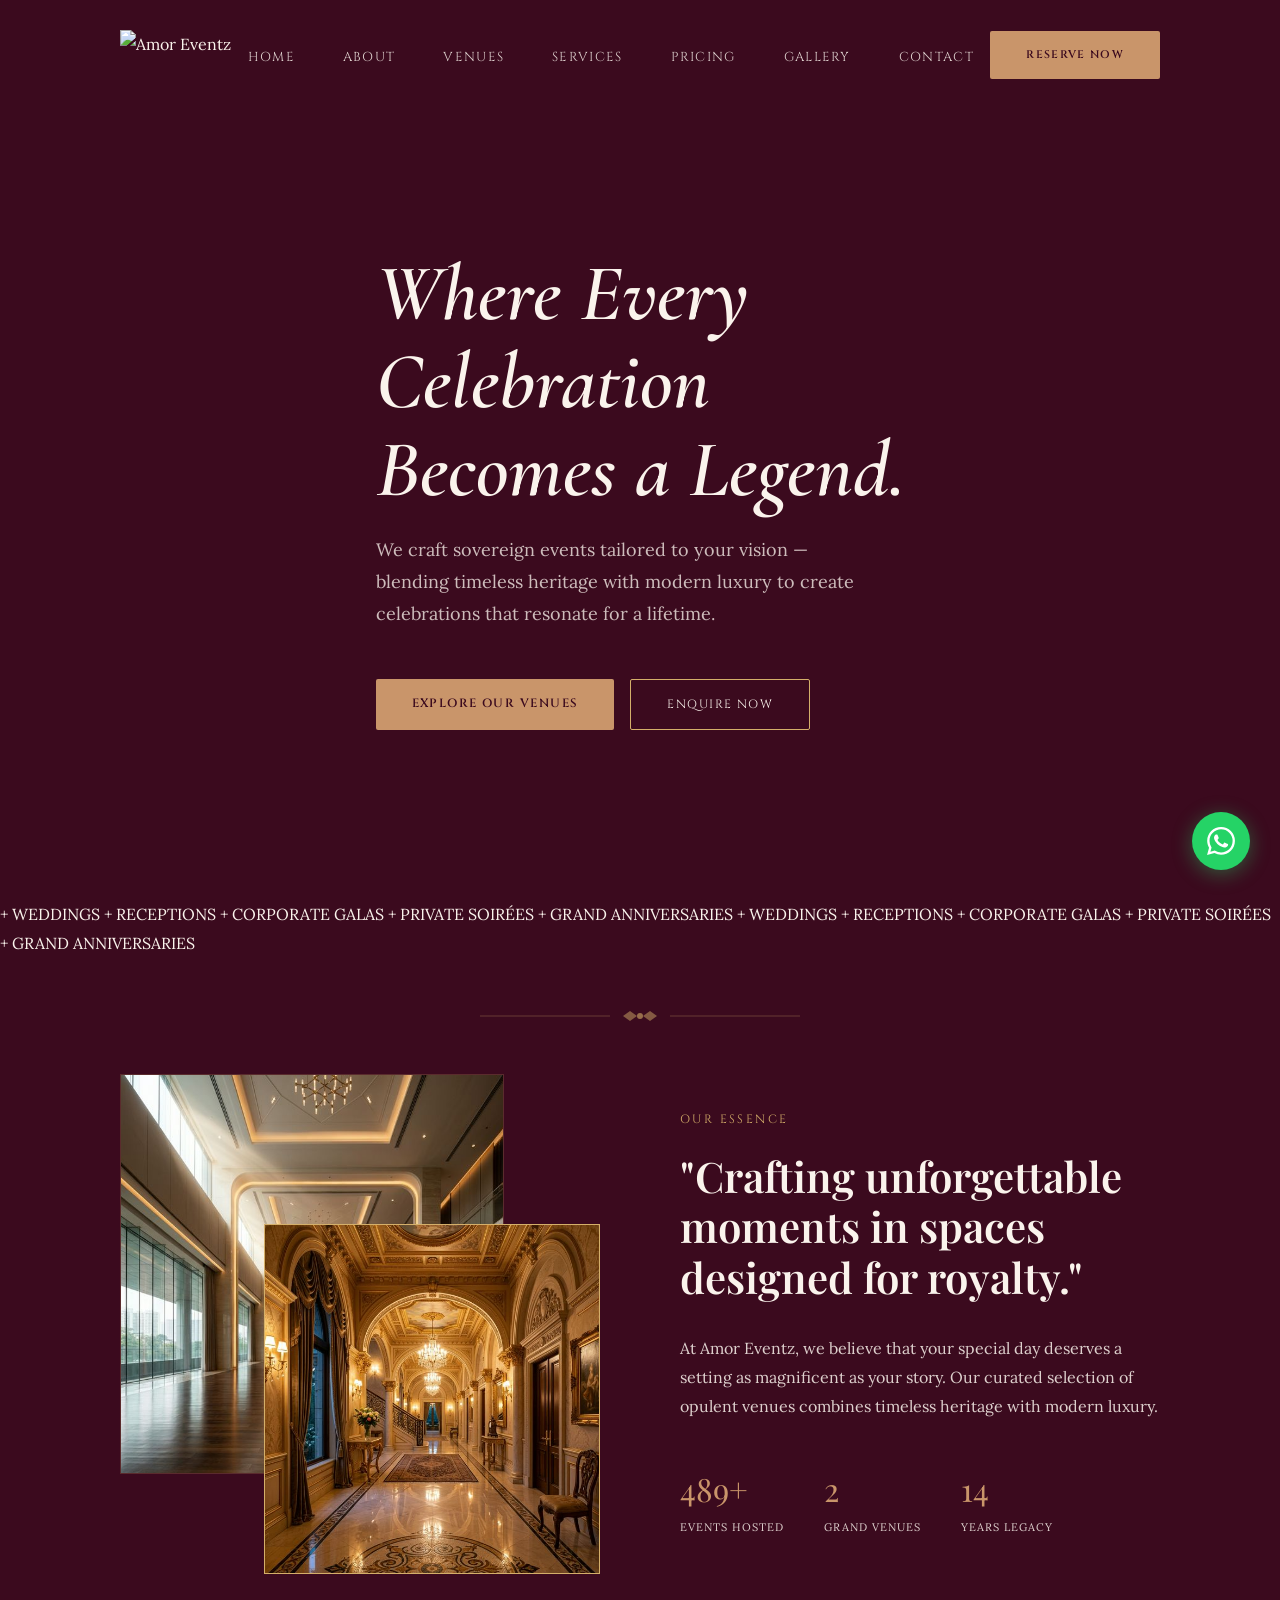
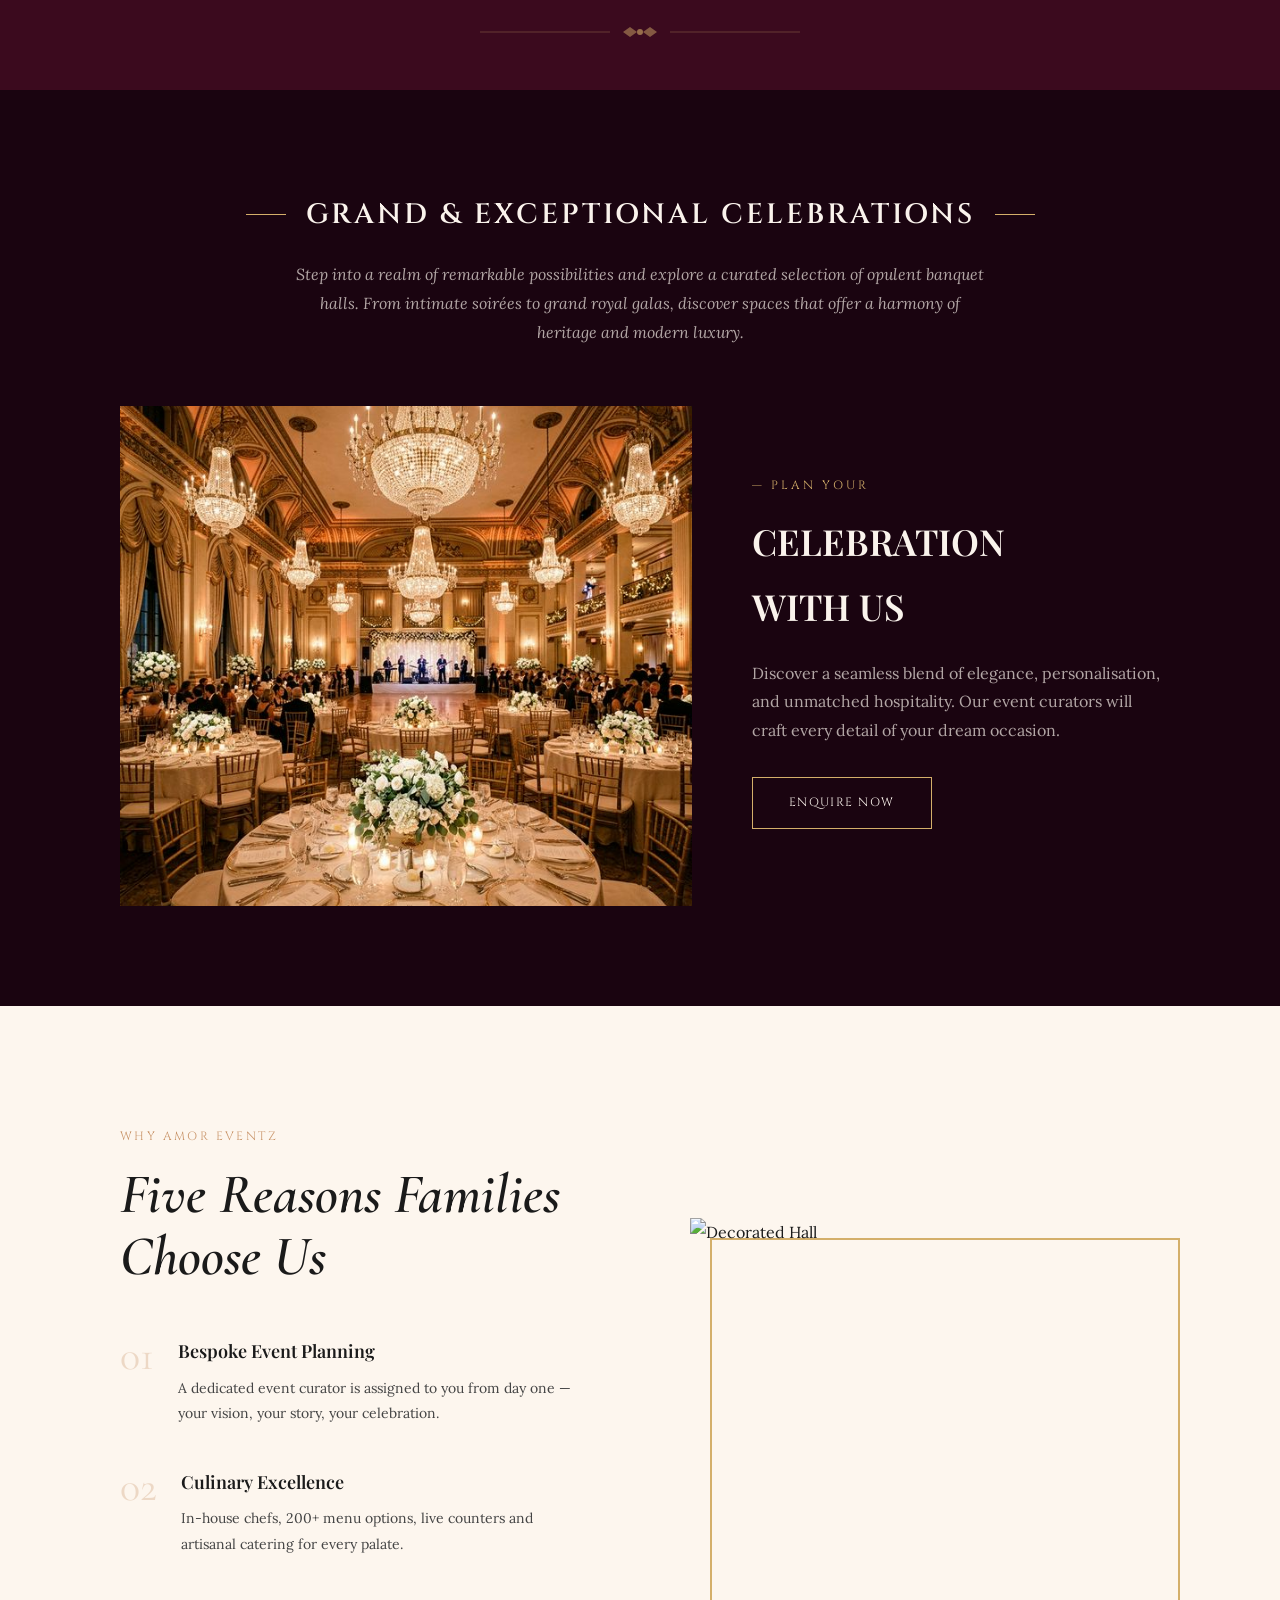
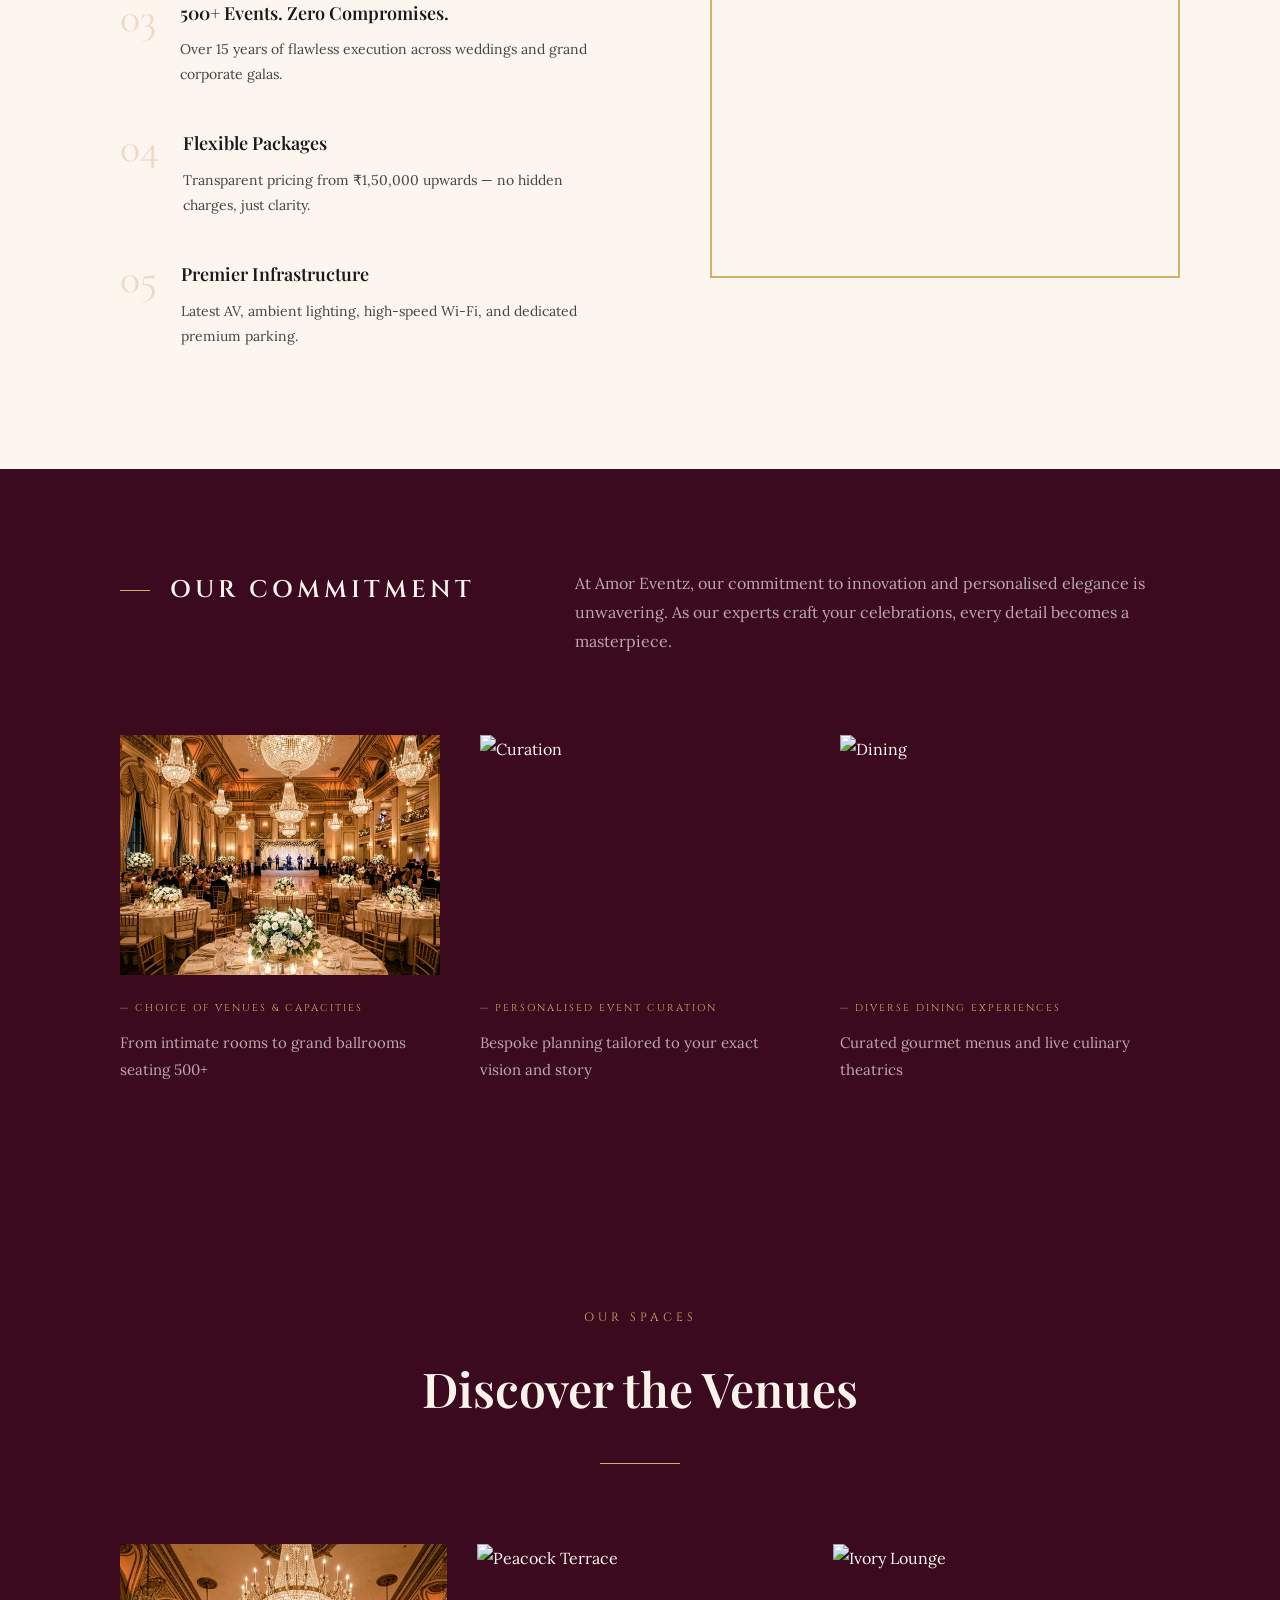
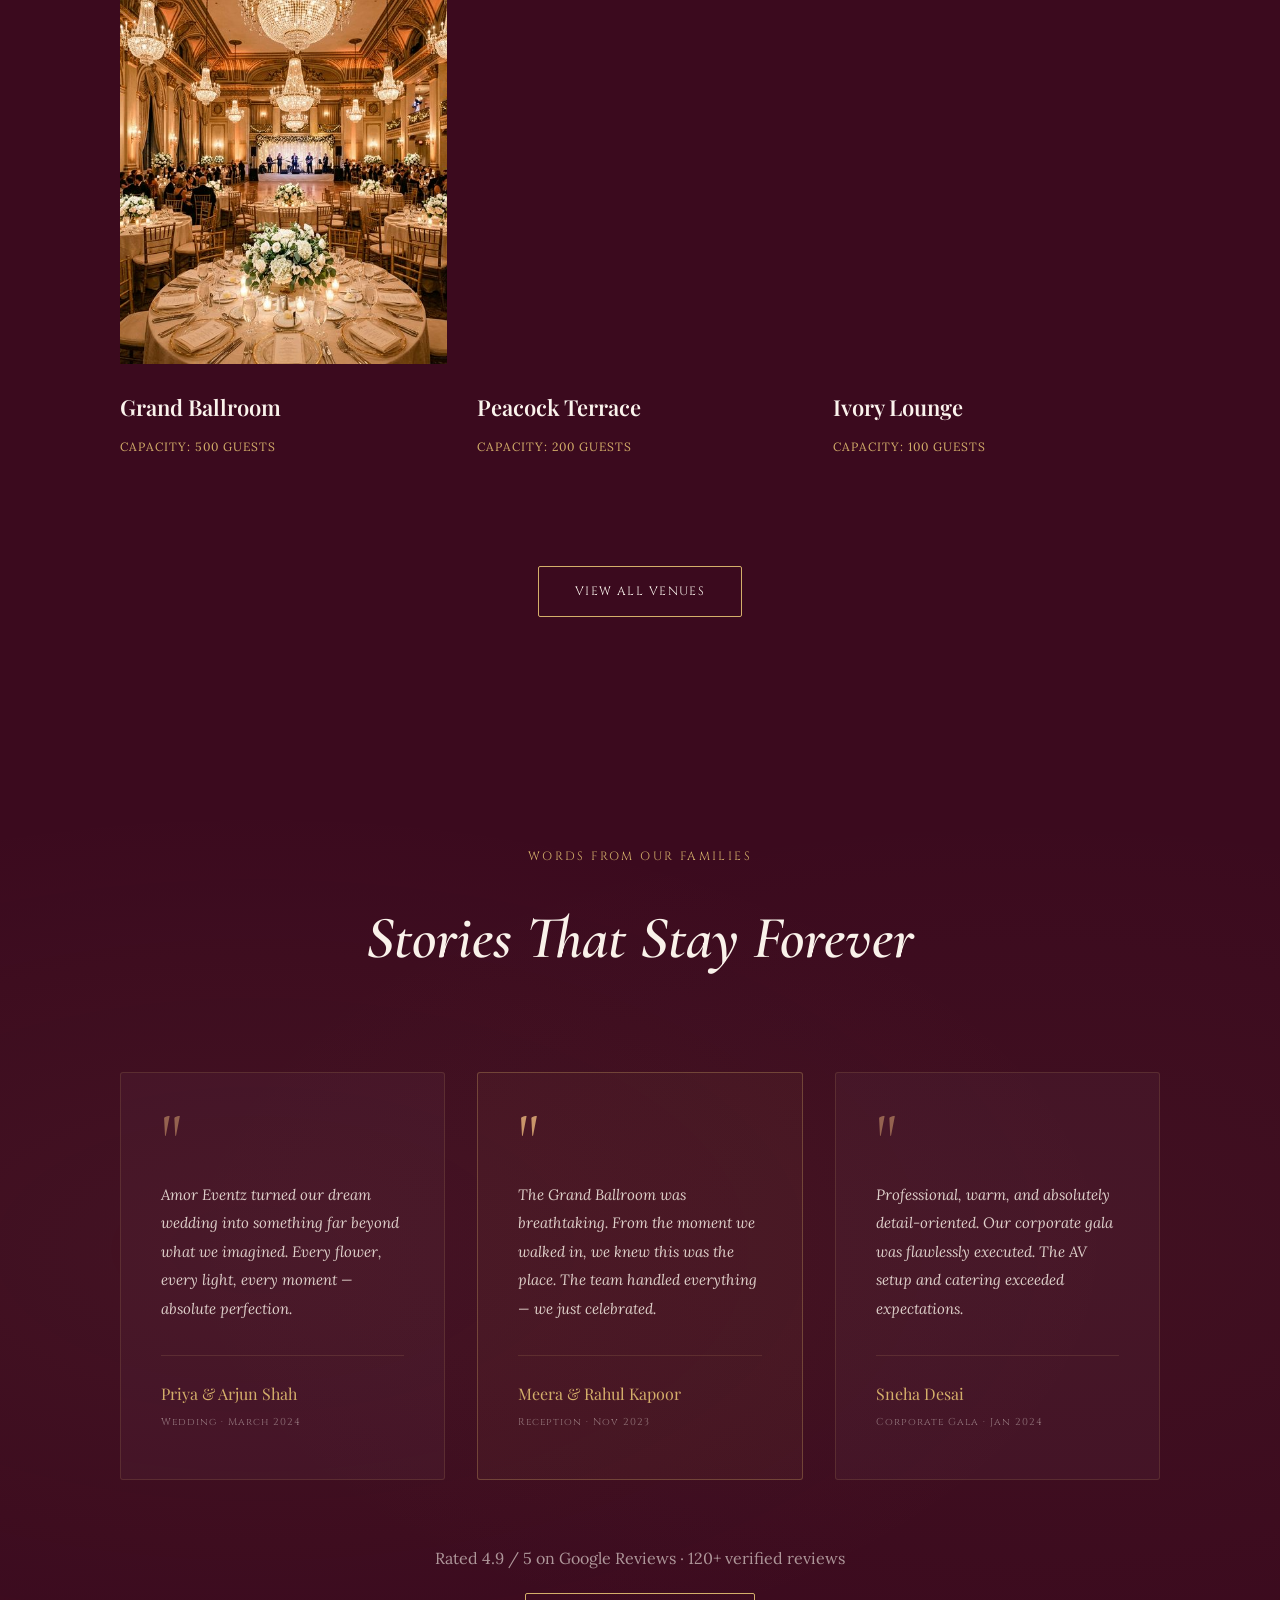
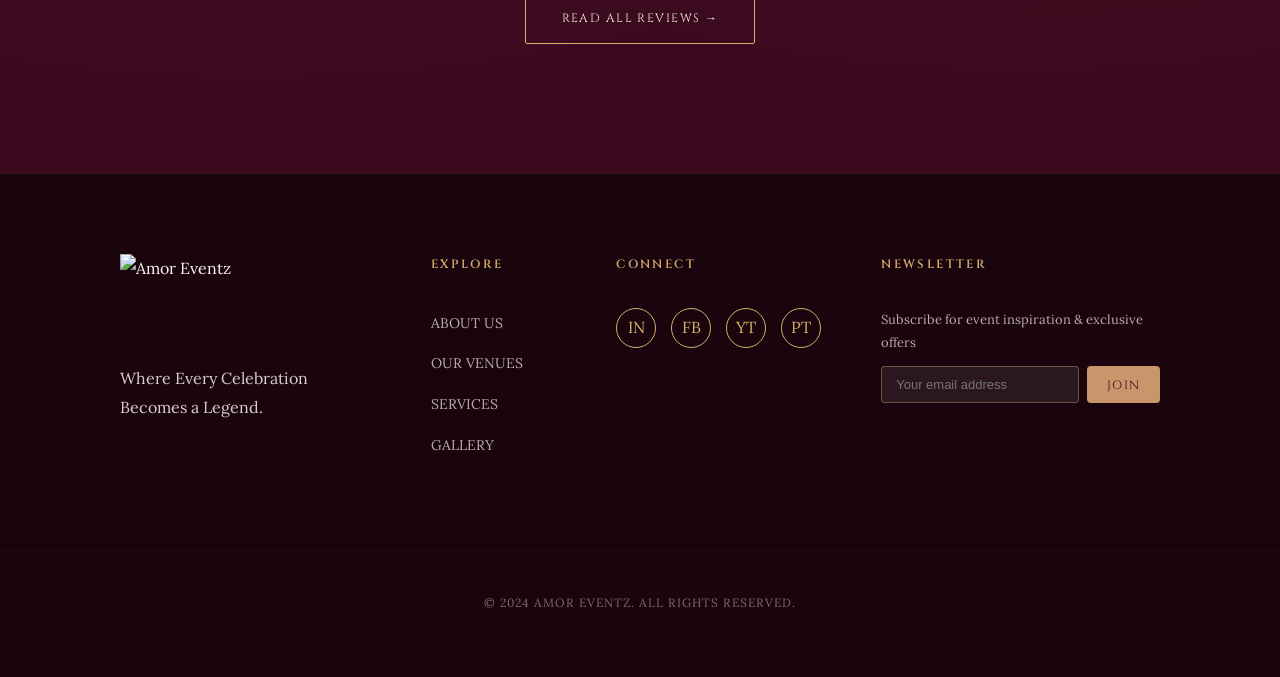
==== commit 168e1729: "feat: complete luxury overhaul of Amor Eventz website. deep burgundy branding, premium typography, c" ====
--- a/index.html
+++ b/index.html
@@ -1,412 +1,64 @@
-﻿<!DOCTYPE html>
+<!DOCTYPE html>
 <html lang="en">
-
 <head>
     <meta charset="UTF-8">
     <meta name="viewport" content="width=device-width, initial-scale=1.0">
     <title>Amor Eventz | Where Every Celebration Becomes a Legend</title>
-    <link rel="preconnect" href="https://fonts.googleapis.com">
-    <link rel="preconnect" href="https://fonts.gstatic.com" crossorigin>
-    <link
-        href="https://fonts.googleapis.com/css2?family=Cinzel:wght@400;600&family=Cormorant+Garamond:ital,wght@0,400;1,600;1,700&family=Playfair+Display:ital,wght@0,400;0,600;1,400&family=EB+Garamond:ital,wght@0,400;1,400&display=swap"
-        rel="stylesheet">
+    
+    <!-- Fonts Overhaul -->
+    <link href="https://fonts.googleapis.com/css2?family=Cormorant+Garamond:ital,wght@0,400;0,600;1,400;1,600&family=Playfair+Display:wght@400;600&family=Cinzel:wght@400;500&family=Lora:ital,wght@0,400;1,400&display=swap" rel="stylesheet">
+    
+    <!-- SEO Meta Tags -->
+    <meta name="description" content="Amor Eventz — Premium banquet hall and wedding venue. Elegant spaces for weddings, receptions, corporate events and private celebrations. Enquire now.">
+    <meta name="keywords" content="banquet hall, wedding venue, event space, reception hall, Amor Eventz">
+    <meta property="og:title" content="Amor Eventz | Where Every Celebration Becomes a Legend">
+    <meta property="og:description" content="Premium banquet halls and event spaces for weddings, receptions, corporate galas and private celebrations.">
+    <meta property="og:image" content="https://amor-event-blue.vercel.app/assets/amor-eventz-logo.png">
+    <meta property="og:url" content="https://amor-event-blue.vercel.app/">
+    <meta property="og:type" content="website">
+    <meta name="twitter:card" content="summary_large_image">
+
     <link rel="stylesheet" href="styles.css">
+    
     <style>
-        /* ===== HERO SECTION OVERRIDES ===== */
-        .hero {
-            height: 100vh !important;
-            display: flex !important;
-            align-items: flex-end !important;
-            justify-content: flex-start !important;
-            position: relative !important;
-            overflow: hidden !important;
-            background: none !important;
-            background-color: #050005 !important;
-        }
-
-        .hero-slider {
-            position: absolute !important;
-            top: 0 !important;
-            left: 0 !important;
-            width: 100% !important;
-            height: 100% !important;
-            z-index: 0 !important;
-            overflow: hidden !important;
-        }
-
-        .hero-slide {
-            position: absolute !important;
-            top: 0 !important;
-            left: 0 !important;
-            width: 100% !important;
-            height: 100% !important;
-            background-size: cover !important;
-            background-position: center center !important;
-            opacity: 0 !important;
-            transform: scale(1.0) !important;
-            transition: opacity 2.5s ease-in-out, transform 10s ease-out !important;
-            z-index: 0 !important;
-        }
-
-        .hero-slide.active {
-            opacity: 1 !important;
-            transform: scale(1.06) !important;
-            z-index: 1 !important;
-        }
-
-        .hero-slide.previous {
-            opacity: 1 !important;
-            z-index: 0 !important;
-        }
-
-        .hero-overlay {
-            position: absolute !important;
-            top: 0 !important;
-            left: 0 !important;
-            width: 100% !important;
-            height: 100% !important;
-            z-index: 2 !important;
-            background:
-                linear-gradient(to right, rgba(5, 0, 10, 0.82) 0%, rgba(5, 0, 10, 0.40) 50%, rgba(5, 0, 10, 0.10) 100%),
-                linear-gradient(to top, rgba(5, 0, 10, 0.95) 0%, rgba(5, 0, 10, 0.40) 45%, transparent 100%) !important;
-        }
-
-        .hero-content {
-            position: absolute !important;
-            bottom: 130px !important;
-            left: 100px !important;
-            z-index: 3 !important;
-            text-align: left !important;
-            max-width: 680px !important;
-        }
-
-        .hero .subtitle {
-            margin-bottom: 16px !important;
-            opacity: 0.85 !important;
-            text-align: left !important;
-        }
-
-        .hero-title {
-            font-family: 'Cormorant Garamond', serif !important;
-            font-size: 80px !important;
-            font-style: italic !important;
-            font-weight: 700 !important;
-            color: #FAF3EC !important;
-            line-height: 1.0 !important;
-            margin-bottom: 24px !important;
-            text-shadow: 0 2px 32px rgba(0, 0, 0, 0.6) !important;
-        }
-
-        .hero-desc {
-            font-family: 'EB Garamond', serif !important;
-            font-size: 17px !important;
-            color: rgba(250, 243, 236, 0.78) !important;
-            line-height: 1.65 !important;
-            max-width: 450px !important;
-        }
-
-        .hero-thumbnails {
-            position: absolute !important;
-            bottom: 44px !important;
-            left: 100px !important;
-            z-index: 4 !important;
-            display: flex !important;
-            gap: 12px !important;
-        }
-
-        .hero-thumb {
-            width: 88px !important;
-            height: 60px !important;
-            background-size: cover !important;
-            background-position: center !important;
-            cursor: pointer !important;
-            border: 2px solid transparent !important;
-            border-radius: 3px !important;
-            opacity: 0.45 !important;
-            transition: opacity 0.4s ease, border-color 0.4s ease, transform 0.3s ease !important;
-            flex-shrink: 0 !important;
-        }
-
-        .hero-thumb:hover {
-            opacity: 0.85 !important;
-            transform: translateY(-3px) !important;
-        }
-
-        .hero-thumb.active {
-            opacity: 1 !important;
-            border-color: #D4AF6A !important;
-            transform: translateY(-4px) !important;
-        }
-
-        @media (max-width: 900px) {
-            .hero-content {
-                padding: 0 32px 170px 32px !important;
-            }
-
-            .hero-title {
-                font-size: 50px !important;
-            }
-
-            .hero-thumbnails {
-                left: 32px !important;
-            }
-
-            .hero-thumb {
-                width: 60px !important;
-                height: 42px !important;
-            }
-        }
-
-        /* ===== TAJ-STYLE FEATURE SECTION ===== */
-        .taj-feature {
-            background: #1a0410;
-            padding: 100px 80px 80px;
-        }
-
-        .taj-centered-heading {
-            display: flex;
-            align-items: center;
-            justify-content: center;
-            gap: 28px;
-            margin-bottom: 28px;
-        }
-
-        .taj-centered-heading h2 {
-            font-family: 'Cinzel', serif;
-            font-size: 30px;
-            font-weight: 600;
-            color: #FAF3EC;
-            text-align: center;
-            line-height: 1.25;
-            letter-spacing: 2px;
-        }
-
-        .taj-dash {
-            display: block;
-            width: 48px;
-            height: 1px;
-            background: #D4AF6A;
-            flex-shrink: 0;
-        }
-
-        .taj-centered-desc {
-            font-family: 'EB Garamond', serif;
-            font-size: 17px;
-            color: rgba(250, 243, 236, 0.72);
-            text-align: center;
-            max-width: 640px;
-            margin: 0 auto 56px;
-            line-height: 1.75;
-        }
-
-        .taj-split-row {
-            display: grid;
-            grid-template-columns: 1.4fr 1fr;
-            gap: 72px;
-            align-items: center;
-        }
-
-        .taj-split-img img {
-            width: 100%;
-            height: 480px;
-            object-fit: cover;
-            display: block;
-        }
-
-        .taj-split-text {
-            padding-right: 20px;
-        }
-
-        .taj-split-eyebrow {
-            font-family: 'Cinzel', serif;
-            font-size: 14px;
-            color: #D4AF6A;
-            letter-spacing: 3px;
-            margin-bottom: 12px;
-        }
-
-        .taj-split-title {
-            font-family: 'Cinzel', serif;
-            font-size: 34px;
-            font-weight: 600;
-            color: #FAF3EC;
-            line-height: 1.2;
-            letter-spacing: 2px;
-            margin-bottom: 20px;
-        }
-
-        .taj-split-body {
-            font-family: 'EB Garamond', serif;
-            font-size: 17px;
-            color: rgba(250, 243, 236, 0.72);
-            line-height: 1.75;
-            margin-bottom: 36px;
-        }
-
-        .taj-cta-btn {
-            display: inline-block;
-            padding: 14px 40px;
-            background: transparent;
-            border: 1px solid #D4AF6A;
-            color: #D4AF6A;
-            font-family: 'Cinzel', serif;
-            font-size: 11px;
-            letter-spacing: 4px;
-            text-decoration: none;
-            transition: all 0.4s ease;
-        }
-
-        .taj-cta-btn:hover {
-            background: #D4AF6A;
-            color: #1a0410;
-        }
-
-        /* ===== TAJ-STYLE COMMITMENT SECTION ===== */
-        .taj-commitment {
-            background: #130309;
-            padding: 80px 80px 100px;
-        }
-
-        .taj-commitment-header {
-            display: flex;
-            align-items: flex-start;
-            gap: 80px;
-            margin-bottom: 56px;
-        }
-
-        .taj-commit-title-row {
-            display: flex;
-            align-items: center;
-            gap: 18px;
-            flex-shrink: 0;
-        }
-
-        .taj-dash-short {
-            display: block;
-            width: 36px;
-            height: 1px;
-            background: #D4AF6A;
-        }
-
-        .taj-commit-heading {
-            font-family: 'Cinzel', serif;
-            font-size: 26px;
-            font-weight: 600;
-            color: #FAF3EC;
-            letter-spacing: 3px;
-            white-space: nowrap;
-        }
-
-        .taj-commit-desc {
-            font-family: 'EB Garamond', serif;
-            font-size: 17px;
-            color: rgba(250, 243, 236, 0.72);
-            line-height: 1.75;
-            max-width: 420px;
-        }
-
-        .taj-commit-grid {
-            display: grid;
-            grid-template-columns: repeat(3, 1fr);
-            gap: 36px;
-        }
-
-        .taj-commit-card {
-            display: flex;
-            flex-direction: column;
-        }
-
-        .taj-commit-img-wrap {
-            width: 100%;
-            aspect-ratio: 4/3;
-            overflow: hidden;
-            margin-bottom: 18px;
-        }
-
-        .taj-commit-img-wrap img {
-            width: 100%;
-            height: 100%;
-            object-fit: cover;
-            transition: transform 0.7s ease;
-        }
-
-        .taj-commit-card:hover .taj-commit-img-wrap img {
-            transform: scale(1.04);
-        }
-
-        .taj-commit-label {
-            font-family: 'Cinzel', serif;
-            font-size: 11px;
-            letter-spacing: 2px;
-            color: #D4AF6A;
-            margin-bottom: 8px;
-        }
-
-        .taj-commit-sub {
-            font-family: 'EB Garamond', serif;
-            font-size: 15px;
-            color: rgba(250, 243, 236, 0.72);
-            line-height: 1.6;
-        }
-
-        @media (max-width: 1024px) {
-
-            .taj-feature,
-            .taj-commitment {
-                padding: 60px 40px;
-            }
-
-            .taj-split-row {
-                grid-template-columns: 1fr;
-                gap: 40px;
-            }
-
-            .taj-split-img img {
-                height: 340px;
-            }
-
-            .taj-commitment-header {
-                flex-direction: column;
-                gap: 24px;
-            }
-
-            .taj-commit-grid {
-                grid-template-columns: 1fr 1fr;
-            }
-        }
-
-        @media (max-width: 600px) {
-            .taj-commit-grid {
-                grid-template-columns: 1fr;
-            }
-
-            .taj-centered-heading h2 {
-                font-size: 22px;
-            }
-        }
+        /* Section-specific overrides for editorial feel */
+        .hero-btns { display: flex; gap: 16px; margin-top: 40px; }
+        .hero-title { font-size: 80px !important; margin-bottom: 20px !important; }
+        .hero-desc { font-size: 18px !important; max-width: 500px !important; }
+        
+        /* Taj-inspired Section Overrides from styles.css or local */
+        .white-section { background: var(--clr-light-section); color: var(--clr-charcoal); }
+        .white-section h2 { color: var(--clr-charcoal); }
+        .white-section p { color: #444; }
+        
+        .ornament-divider { padding: 48px 0; opacity: 0.6; }
     </style>
 </head>
-
 <body>
+
+    <!-- NAVBAR -->
     <nav class="navbar">
         <div class="nav-container">
             <div class="logo">
-                <span class="logo-text">AMOR EVENTZ</span>
+                <a href="index.html">
+                    <img src="assets/amor-eventz-logo.png" alt="Amor Eventz" style="height: 50px; width: auto;">
+                </a>
             </div>
             <ul class="nav-links">
                 <li><a href="index.html">HOME</a></li>
                 <li><a href="about.html">ABOUT</a></li>
                 <li><a href="venues.html">VENUES</a></li>
                 <li><a href="services.html">SERVICES</a></li>
+                <li><a href="pricing.html">PRICING</a></li>
                 <li><a href="gallery.html">GALLERY</a></li>
                 <li><a href="contact.html">CONTACT</a></li>
             </ul>
-            <a href="pricing.html" class="btn btn-primary">RESERVE NOW</a>
+            <a href="contact.html" class="btn btn-primary" style="font-family:'Cinzel',serif;font-size:11px;">RESERVE NOW</a>
         </div>
     </nav>
 
+    <!-- HERO SECTION -->
     <header id="home" class="hero">
-        <!-- Fullscreen background slides -->
         <div class="hero-slider" id="heroSlider">
             <div class="hero-slide active" style="background-image: url('assets/hero (1).jpg');"></div>
             <div class="hero-slide" style="background-image: url('assets/hero (2).jpg');"></div>
@@ -414,20 +66,17 @@
             <div class="hero-slide" style="background-image: url('assets/hero (4).jpg');"></div>
             <div class="hero-slide" style="background-image: url('assets/hero (5).jpg');"></div>
         </div>
-
-        <!-- Directional gradient overlay -->
         <div class="hero-overlay"></div>
 
-        <!-- Left-aligned text block -->
-        <div class="hero-content">
+        <div class="container hero-content">
             <h1 class="hero-title">Where Every<br>Celebration<br>Becomes a Legend.</h1>
-            <p class="hero-desc">We craft sovereign events tailored to your vision — blending timeless heritage with
-                modern luxury to create celebrations that resonate for a lifetime.</p>
-            <a href="#venues" class="btn btn-outline" style="margin-top:32px;display:inline-block;">EXPLORE OUR
-                VENUES</a>
-        </div>
-
-        <!-- Clickable thumbnail strip -->
+            <p class="hero-desc">We craft sovereign events tailored to your vision — blending timeless heritage with modern luxury to create celebrations that resonate for a lifetime.</p>
+            <div class="hero-btns">
+                <a href="venues.html" class="btn btn-primary">EXPLORE OUR VENUES</a>
+                <a href="contact.html" class="btn btn-outline">ENQUIRE NOW</a>
+            </div>
+        </div>
+
         <div class="hero-thumbnails" id="heroThumbs">
             <div class="hero-thumb active" data-index="0" style="background-image: url('assets/hero (1).jpg');"></div>
             <div class="hero-thumb" data-index="1" style="background-image: url('assets/hero (2).jpg');"></div>
@@ -446,199 +95,293 @@
         </div>
     </section>
 
+    <!-- ORNAMENTAL DIVIDER -->
+    <div class="ornament-divider">
+        <svg width="320" height="20" viewBox="0 0 320 20" fill="none" xmlns="http://www.w3.org/2000/svg" style="display:block; margin:0 auto;">
+            <line x1="0" y1="10" x2="130" y2="10" stroke="#D4AF6A" stroke-width="0.5"/>
+            <polygon points="143,10 150,5 157,10 150,15" fill="#D4AF6A" opacity="0.8"/>
+            <circle cx="160" cy="10" r="3" fill="#D4AF6A"/>
+            <polygon points="163,10 170,5 177,10 170,15" fill="#D4AF6A" opacity="0.8"/>
+            <line x1="190" y1="10" x2="320" y2="10" stroke="#D4AF6A" stroke-width="0.5"/>
+        </svg>
+    </div>
+
+    <!-- ABOUT SECTION -->
     <section id="about" class="about">
-        <div class="about-container">
-            <div class="about-images">
-                <img src="assets/about_empty_hall.png" alt="Grand Hall" class="img-back reveal">
-                <img src="assets/about_heritage_hallway.png" alt="Heritage Hallway" class="img-front reveal delay-1">
+        <div class="container" style="display:grid; grid-template-columns:1fr 1fr; gap:80px; align-items:center;">
+            <div class="about-images" style="position:relative; height:500px;">
+                <img src="assets/about_empty_hall.png" alt="Grand Hall" style="position:absolute; width:80%; height:80%; object-fit:cover; border:1px solid rgba(212,175,106,0.2);" class="reveal">
+                <img src="assets/about_heritage_hallway.png" alt="Heritage Hallway" style="position:absolute; width:70%; height:70%; object-fit:cover; bottom:0; right:0; border:1.5px solid #D4AF6A; z-index:2;" class="reveal delay-1">
             </div>
             <div class="about-content reveal">
-                <h2 class="section-title">"Crafting unforgettable moments in spaces designed for royalty."</h2>
-                <p>At Amor Eventz, we believe that your special day deserves a setting as magnificent as your story. Our
-                    curated selection of opulent venues combines timeless heritage with modern luxury, providing the
-                    perfect canvas for your most cherished celebrations.</p>
-                <div class="stats">
+                <p style="font-family:'Cinzel',serif; font-size:12px; letter-spacing:0.2em; color:var(--clr-secondary); margin-bottom:20px;">OUR ESSENCE</p>
+                <h2 style="font-size:42px; line-height:1.2; margin-bottom:32px;">"Crafting unforgettable moments in spaces designed for royalty."</h2>
+                <p>At Amor Eventz, we believe that your special day deserves a setting as magnificent as your story. Our curated selection of opulent venues combines timeless heritage with modern luxury.</p>
+                
+                <div class="stats" style="display:flex; gap:40px; margin-top:40px;">
                     <div class="stat-item">
-                        <span class="stat-number" data-target="500">0</span>+
-                        <span class="stat-label">EVENTS HOSTED</span>
+                        <span class="stat-number counter" data-target="500" data-suffix="+" style="font-family:'Playfair Display'; font-size:32px; color:var(--clr-accent);">0+</span>
+                        <p style="font-size:11px; letter-spacing:1px; margin:0;">EVENTS HOSTED</p>
                     </div>
                     <div class="stat-item">
-                        <span class="stat-number" data-target="3">0</span>
-                        <span class="stat-label">GRAND VENUES</span>
+                        <span class="stat-number counter" data-target="3" data-suffix="" style="font-family:'Playfair Display'; font-size:32px; color:var(--clr-accent);">0</span>
+                        <p style="font-size:11px; letter-spacing:1px; margin:0;">GRAND VENUES</p>
                     </div>
                     <div class="stat-item">
-                        <span class="stat-number" data-target="15">0</span>
-                        <span class="stat-label">YEARS LEGACY</span>
-                    </div>
-                </div>
-            </div>
-        </div>
-    </section>
-
-    <!-- ═══════════════════════════════════════════════════════ -->
-    <!-- SECTION 1 — FEATURE SPLIT: image left + text+CTA right  -->
-    <!-- ═══════════════════════════════════════════════════════ -->
-    <section class="taj-feature reveal">
-        <!-- Section heading -->
-        <div class="taj-centered-heading">
-            <span class="taj-dash"></span>
-            <h2>GRAND &amp; EXCEPTIONAL<br>CELEBRATIONS</h2>
-            <span class="taj-dash"></span>
-        </div>
-        <p class="taj-centered-desc">
-            Step into a realm of remarkable possibilities and explore a curated selection of opulent banquet halls and
-            event venues.
-            From intimate soirées to grand royal galas, discover spaces that offer a harmony of heritage and modern
-            luxury.
-        </p>
-
-        <!-- Split row -->
-        <div class="taj-split-row">
-            <div class="taj-split-img">
-                <img src="assets/venue_grand_ballroom.png" alt="Grand Ballroom at Amor Eventz">
-            </div>
-            <div class="taj-split-text">
-                <p class="taj-split-eyebrow">— PLAN YOUR</p>
-                <h3 class="taj-split-title">CELEBRATION<br>WITH US</h3>
-                <p class="taj-split-body">Discover a seamless blend of elegance, personalisation, and unmatched
-                    hospitality. Our event curators will craft every detail of your dream occasion.</p>
-                <a href="contact.html" class="taj-cta-btn">ENQUIRE NOW</a>
-            </div>
-        </div>
-    </section>
-
-    <!-- ═══════════════════════════════════════════════════════ -->
-    <!-- SECTION 2 — OUR COMMITMENT: 3-column image card strip   -->
-    <!-- ═══════════════════════════════════════════════════════ -->
-    <section class="taj-commitment reveal">
-        <div class="taj-commitment-header">
-            <div class="taj-commit-title-row">
-                <span class="taj-dash-short"></span>
-                <h2 class="taj-commit-heading">OUR COMMITMENT</h2>
-            </div>
-            <p class="taj-commit-desc">At Amor Eventz, our commitment to innovation and personalised elegance is
-                unwavering. As our experts craft your celebrations, every detail becomes a masterpiece.</p>
-        </div>
-
-        <div class="taj-commit-grid">
-            <div class="taj-commit-card">
-                <div class="taj-commit-img-wrap">
-                    <img src="assets/venue_grand_ballroom.png" alt="Choice of Venues">
-                </div>
-                <p class="taj-commit-label">— CHOICE OF VENUES &amp; CAPACITIES</p>
-                <p class="taj-commit-sub">From intimate rooms to grand ballrooms seating 500+</p>
-            </div>
-            <div class="taj-commit-card">
-                <div class="taj-commit-img-wrap">
-                    <img src="assets/about_empty_hall.png" alt="Personalised Curation">
-                </div>
-                <p class="taj-commit-label">— PERSONALISED EVENT CURATION</p>
-                <p class="taj-commit-sub">Bespoke planning tailored to your exact vision and story</p>
-            </div>
-            <div class="taj-commit-card">
-                <div class="taj-commit-img-wrap">
-                    <img src="assets/venue_peacock_lounge.png" alt="Dining Experiences">
-                </div>
-                <p class="taj-commit-label">— DIVERSE DINING EXPERIENCES</p>
-                <p class="taj-commit-sub">Curated gourmet menus and live culinary theatrics</p>
-            </div>
-        </div>
-    </section>
-
-    <section id="venues" class="venues">
-
-        <div class="section-header reveal">
-            <p class="subtitle">OUR SPACES</p>
-            <h2 class="section-title text-center">Discover the Venues</h2>
-            <div class="divider-center"></div>
-        </div>
-        <div class="venues-grid">
-            <div class="venue-card reveal">
-                <div class="card-image-wrapper">
-                    <img src="assets/venue_grand_ballroom.png" alt="Grand Ballroom">
-                </div>
-                <div class="card-content">
-                    <h3>Grand Ballroom</h3>
-                    <p>CAPACITY: 500 GUESTS</p>
-                </div>
-            </div>
-            <div class="venue-card reveal delay-1">
-                <div class="card-image-wrapper">
-                    <img src="assets/venue_peacock_lounge.png" alt="Peacock Terrace">
-                </div>
-                <div class="card-content">
-                    <h3>Peacock Terrace</h3>
-                    <p>CAPACITY: 200 GUESTS</p>
-                </div>
-            </div>
-            <div class="venue-card reveal delay-2">
-                <div class="card-image-wrapper">
-                    <img src="assets/venue_ivory_lounge.png" alt="Ivory Lounge">
-                </div>
-                <div class="card-content">
-                    <h3>Ivory Lounge</h3>
-                    <p>CAPACITY: 100 GUESTS</p>
-                </div>
-            </div>
-        </div>
-        <div class="text-center reveal">
-            <a href="#venues" class="btn btn-outline">VIEW ALL VENUES</a>
-        </div>
-    </section>
-
+                        <span class="stat-number counter" data-target="15" data-suffix="" style="font-family:'Playfair Display'; font-size:32px; color:var(--clr-accent);">0</span>
+                        <p style="font-size:11px; letter-spacing:1px; margin:0;">YEARS LEGACY</p>
+                    </div>
+                </div>
+            </div>
+        </div>
+    </section>
+
+    <!-- ORNAMENTAL DIVIDER -->
+    <div class="ornament-divider">
+        <svg width="320" height="20" viewBox="0 0 320 20" fill="none" xmlns="http://www.w3.org/2000/svg" style="display:block; margin:0 auto;">
+            <line x1="0" y1="10" x2="130" y2="10" stroke="#D4AF6A" stroke-width="0.5"/>
+            <polygon points="143,10 150,5 157,10 150,15" fill="#D4AF6A" opacity="0.8"/>
+            <circle cx="160" cy="10" r="3" fill="#D4AF6A"/>
+            <polygon points="163,10 170,5 177,10 170,15" fill="#D4AF6A" opacity="0.8"/>
+            <line x1="190" y1="10" x2="320" y2="10" stroke="#D4AF6A" stroke-width="0.5"/>
+        </svg>
+    </div>
+
+    <!-- PLAN YOUR CELEBRATION (Taj Style 1) -->
+    <section class="taj-feature reveal" style="background:#1a0410; padding:100px 0;">
+        <div class="container">
+            <div style="text-align:center; margin-bottom:60px;">
+                <div style="display:flex; align-items:center; justify-content:center; gap:20px; margin-bottom:20px;">
+                    <span style="width:40px; height:1px; background:var(--clr-secondary);"></span>
+                    <h2 style="font-family:'Cinzel'; font-size:28px; letter-spacing:3px;">GRAND & EXCEPTIONAL CELEBRATIONS</h2>
+                    <span style="width:40px; height:1px; background:var(--clr-secondary);"></span>
+                </div>
+                <p style="font-style:italic; max-width:700px; margin:0 auto; opacity:0.8;">Step into a realm of remarkable possibilities and explore a curated selection of opulent banquet halls. From intimate soirées to grand royal galas, discover spaces that offer a harmony of heritage and modern luxury.</p>
+            </div>
+            <div style="display:grid; grid-template-columns:1.4fr 1fr; gap:60px; align-items:center;">
+                <img src="assets/venue_grand_ballroom.png" alt="Grand Ballroom" style="width:100%; height:500px; object-fit:cover;">
+                <div>
+                    <p style="font-family:'Cinzel'; color:var(--clr-secondary); font-size:12px; letter-spacing:3px; margin-bottom:12px;">— PLAN YOUR</p>
+                    <h3 style="font-size:36px; margin-bottom:20px;">CELEBRATION<br>WITH US</h3>
+                    <p style="opacity:0.8; margin-bottom:32px;">Discover a seamless blend of elegance, personalisation, and unmatched hospitality. Our event curators will craft every detail of your dream occasion.</p>
+                    <a href="contact.html" class="btn btn-outline" style="border-radius:0;">ENQUIRE NOW</a>
+                </div>
+            </div>
+        </div>
+    </section>
+
+    <!-- WHY CHOOSE US SECTION -->
+    <section class="white-section reveal" style="background:#FDF6EE; padding:120px 0;">
+      <div class="container">
+        <div style="display:grid; grid-template-columns:1fr 1fr; gap:100px; align-items:center;">
+          <div>
+            <p style="font-family:'Cinzel',serif; font-size:12px; letter-spacing:0.2em; color:#C9956A; margin-bottom:16px;">WHY AMOR EVENTZ</p>
+            <h2 style="font-family:'Cormorant Garamond',serif; font-style:italic; font-size:56px; color:#1A1A1A; margin-bottom:48px; line-height:1.1;">Five Reasons Families Choose Us</h2>
+            
+            <div class="usp-list">
+              <div style="display:flex; gap:24px; align-items:flex-start; margin-bottom:40px;">
+                <span style="font-family:'Cormorant Garamond'; font-size:42px; color:#C9956A; opacity:0.3; line-height:1;">01</span>
+                <div>
+                  <h3 style="font-size:18px; color:#1A1A1A; margin-bottom:8px;">Bespoke Event Planning</h3>
+                  <p style="font-size:14px; margin:0;">A dedicated event curator is assigned to you from day one — your vision, your story, your celebration.</p>
+                </div>
+              </div>
+              <div style="display:flex; gap:24px; align-items:flex-start; margin-bottom:40px;">
+                <span style="font-family:'Cormorant Garamond'; font-size:42px; color:#C9956A; opacity:0.3; line-height:1;">02</span>
+                <div>
+                  <h3 style="font-size:18px; color:#1A1A1A; margin-bottom:8px;">Culinary Excellence</h3>
+                  <p style="font-size:14px; margin:0;">In-house chefs, 200+ menu options, live counters and artisanal catering for every palate.</p>
+                </div>
+              </div>
+              <div style="display:flex; gap:24px; align-items:flex-start; margin-bottom:40px;">
+                <span style="font-family:'Cormorant Garamond'; font-size:42px; color:#C9956A; opacity:0.3; line-height:1;">03</span>
+                <div>
+                  <h3 style="font-size:18px; color:#1A1A1A; margin-bottom:8px;">500+ Events. Zero Compromises.</h3>
+                  <p style="font-size:14px; margin:0;">Over 15 years of flawless execution across weddings and grand corporate galas.</p>
+                </div>
+              </div>
+              <div style="display:flex; gap:24px; align-items:flex-start; margin-bottom:40px;">
+                <span style="font-family:'Cormorant Garamond'; font-size:42px; color:#C9956A; opacity:0.3; line-height:1;">04</span>
+                <div>
+                  <h3 style="font-size:18px; color:#1A1A1A; margin-bottom:8px;">Flexible Packages</h3>
+                  <p style="font-size:14px; margin:0;">Transparent pricing from ₹1,50,000 upwards — no hidden charges, just clarity.</p>
+                </div>
+              </div>
+              <div style="display:flex; gap:24px; align-items:flex-start;">
+                <span style="font-family:'Cormorant Garamond'; font-size:42px; color:#C9956A; opacity:0.3; line-height:1;">05</span>
+                <div>
+                  <h3 style="font-size:18px; color:#1A1A1A; margin-bottom:8px;">Premier Infrastructure</h3>
+                  <p style="font-size:14px; margin:0;">Latest AV, ambient lighting, high-speed Wi-Fi, and dedicated premium parking.</p>
+                </div>
+              </div>
+            </div>
+          </div>
+          <div style="position:relative;">
+            <img src="https://images.unsplash.com/photo-1519225421980-7e0bdbe02a72?w=800&q=80" alt="Decorated Hall" style="width:100%; height:640px; object-fit:cover;">
+            <div style="position:absolute; inset:0; border:2px solid #D4AF6A; transform:translate(20px,20px); pointer-events:none; z-index:-1;"></div>
+          </div>
+        </div>
+      </div>
+    </section>
+
+    <!-- OUR COMMITMENT (Taj Style 2) -->
+    <section class="taj-commitment reveal" style="padding:100px 0;">
+        <div class="container">
+            <div style="display:flex; gap:100px; align-items:flex-start; margin-bottom:80px;">
+                <div style="display:flex; align-items:center; gap:20px; flex-shrink:0;">
+                    <span style="width:30px; height:1px; background:var(--clr-secondary);"></span>
+                    <h2 style="font-family:'Cinzel'; letter-spacing:4px;">OUR COMMITMENT</h2>
+                </div>
+                <p style="margin:0; opacity:0.8;">At Amor Eventz, our commitment to innovation and personalised elegance is unwavering. As our experts craft your celebrations, every detail becomes a masterpiece.</p>
+            </div>
+            <div class="taj-commit-grid" style="display:grid; grid-template-columns:repeat(3,1fr); gap:40px;">
+                <div class="taj-commit-card">
+                    <img src="assets/venue_grand_ballroom.png" alt="Venues" style="width:100%; aspect-ratio:4/3; object-fit:cover; margin-bottom:24px;">
+                    <p style="font-family:'Cinzel'; font-size:10px; color:var(--clr-secondary); letter-spacing:2px; margin-bottom:12px;">— CHOICE OF VENUES & CAPACITIES</p>
+                    <p style="font-size:15px; opacity:0.8;">From intimate rooms to grand ballrooms seating 500+</p>
+                </div>
+                <div class="taj-commit-card">
+                    <img src="https://images.unsplash.com/photo-1478146896981-b80fe463b330?w=800&q=80" alt="Curation" style="width:100%; aspect-ratio:4/3; object-fit:cover; margin-bottom:24px;">
+                    <p style="font-family:'Cinzel'; font-size:10px; color:var(--clr-secondary); letter-spacing:2px; margin-bottom:12px;">— PERSONALISED EVENT CURATION</p>
+                    <p style="font-size:15px; opacity:0.8;">Bespoke planning tailored to your exact vision and story</p>
+                </div>
+                <div class="taj-commit-card">
+                    <img src="https://images.unsplash.com/photo-1511795409834-ef04bbd61622?w=800&q=80" alt="Dining" style="width:100%; aspect-ratio:4/3; object-fit:cover; margin-bottom:24px;">
+                    <p style="font-family:'Cinzel'; font-size:10px; color:var(--clr-secondary); letter-spacing:2px; margin-bottom:12px;">— DIVERSE DINING EXPERIENCES</p>
+                    <p style="font-size:15px; opacity:0.8;">Curated gourmet menus and live culinary theatrics</p>
+                </div>
+            </div>
+        </div>
+    </section>
+
+    <!-- VENUES SECTION -->
+    <section id="venues" class="venues section-padding">
+        <div class="container">
+            <div class="section-header reveal text-center" style="margin-bottom:80px;">
+                <p style="font-family:'Cinzel'; font-size:12px; letter-spacing:4px; color:var(--clr-secondary); margin-bottom:16px;">OUR SPACES</p>
+                <h2 style="font-size:48px; margin-bottom:24px;">Discover the Venues</h2>
+                <div class="divider-center"></div>
+            </div>
+            
+            <div class="venues-grid" style="display:grid; grid-template-columns:repeat(3,1fr); gap:30px; margin-bottom:60px;">
+                <div class="venue-card reveal">
+                    <img src="assets/venue_grand_ballroom.png" alt="Grand Ballroom" style="width:100%; height:420px; object-fit:cover;">
+                    <div style="padding:24px 0;">
+                        <h3 style="font-size:22px; margin-bottom:8px;">Grand Ballroom</h3>
+                        <p style="font-size:12px; letter-spacing:1px; color:var(--clr-secondary);">CAPACITY: 500 GUESTS</p>
+                    </div>
+                </div>
+                <div class="venue-card reveal delay-1">
+                    <img src="https://images.unsplash.com/photo-1464366400600-7168b8af9bc3?w=800&q=80" alt="Peacock Terrace" style="width:100%; height:420px; object-fit:cover;">
+                    <div style="padding:24px 0;">
+                        <h3 style="font-size:22px; margin-bottom:8px;">Peacock Terrace</h3>
+                        <p style="font-size:12px; letter-spacing:1px; color:var(--clr-secondary);">CAPACITY: 200 GUESTS</p>
+                    </div>
+                </div>
+                <div class="venue-card reveal delay-2">
+                    <img src="https://images.unsplash.com/photo-1511795409834-ef04bbd61622?w=800&q=80" alt="Ivory Lounge" style="width:100%; height:420px; object-fit:cover;">
+                    <div style="padding:24px 0;">
+                        <h3 style="font-size:22px; margin-bottom:8px;">Ivory Lounge</h3>
+                        <p style="font-size:12px; letter-spacing:1px; color:var(--clr-secondary);">CAPACITY: 100 GUESTS</p>
+                    </div>
+                </div>
+            </div>
+            <div class="text-center reveal">
+                <a href="venues.html" class="btn btn-outline">VIEW ALL VENUES</a>
+            </div>
+        </div>
+    </section>
+
+    <!-- TESTIMONIALS SECTION -->
+    <section class="testimonials-section reveal" style="background:#3B0A1E; padding:120px 0; position:relative; overflow:hidden;">
+      <div style="position:absolute;inset:0;background:radial-gradient(ellipse at 20% 50%, rgba(201,149,106,0.06) 0%, transparent 60%), radial-gradient(ellipse at 80% 50%, rgba(212,175,106,0.04) 0%, transparent 60%); pointer-events:none;"></div>
+      <div class="container">
+        <p style="font-family:'Cinzel',serif; font-size:12px; letter-spacing:0.2em; color:#D4AF6A; text-align:center; margin-bottom:16px;">WORDS FROM OUR FAMILIES</p>
+        <h2 style="font-family:'Cormorant Garamond',serif; font-style:italic; font-size:60px; color:#FAF3EC; text-align:center; margin-bottom:80px;">Stories That Stay Forever</h2>
+
+        <div style="display:grid; grid-template-columns:repeat(3,1fr); gap:32px;">
+          <!-- Card 1 -->
+          <div style="background:rgba(250,243,236,0.03); border:1px solid rgba(212,175,106,0.15); padding:48px 40px; border-radius:3px;">
+            <div style="font-family:'Cormorant Garamond',serif; font-size:72px; color:#C9956A; line-height:0.5; margin-bottom:24px; opacity:0.6;">"</div>
+            <p style="font-style:italic; font-size:15px; line-height:1.9; margin-bottom:32px;">Amor Eventz turned our dream wedding into something far beyond what we imagined. Every flower, every light, every moment — absolute perfection.</p>
+            <div style="border-top:1px solid rgba(212,175,106,0.15); padding-top:24px;">
+              <p style="font-family:'Playfair Display'; font-size:16px; color:#D4AF6A; margin-bottom:4px;">Priya & Arjun Shah</p>
+              <p style="font-family:'Cinzel'; font-size:10px; letter-spacing:1px; opacity:0.5; margin:0;">Wedding · March 2024</p>
+            </div>
+          </div>
+          <!-- Card 2 -->
+          <div style="background:rgba(201,149,106,0.05); border:1.5px solid rgba(212,175,106,0.3); padding:48px 40px; border-radius:3px;">
+            <div style="font-family:'Cormorant Garamond',serif; font-size:72px; color:#C9956A; line-height:0.5; margin-bottom:24px; opacity:1;">"</div>
+            <p style="font-style:italic; font-size:15px; line-height:1.9; margin-bottom:32px;">The Grand Ballroom was breathtaking. From the moment we walked in, we knew this was the place. The team handled everything — we just celebrated.</p>
+            <div style="border-top:1px solid rgba(212,175,106,0.15); padding-top:24px;">
+              <p style="font-family:'Playfair Display'; font-size:16px; color:#D4AF6A; margin-bottom:4px;">Meera & Rahul Kapoor</p>
+              <p style="font-family:'Cinzel'; font-size:10px; letter-spacing:1px; opacity:0.5; margin:0;">Reception · Nov 2023</p>
+            </div>
+          </div>
+          <!-- Card 3 -->
+          <div style="background:rgba(250,243,236,0.03); border:1px solid rgba(212,175,106,0.15); padding:48px 40px; border-radius:3px;">
+            <div style="font-family:'Cormorant Garamond',serif; font-size:72px; color:#C9956A; line-height:0.5; margin-bottom:24px; opacity:0.6;">"</div>
+            <p style="font-style:italic; font-size:15px; line-height:1.9; margin-bottom:32px;">Professional, warm, and absolutely detail-oriented. Our corporate gala was flawlessly executed. The AV setup and catering exceeded expectations.</p>
+            <div style="border-top:1px solid rgba(212,175,106,0.15); padding-top:24px;">
+              <p style="font-family:'Playfair Display'; font-size:16px; color:#D4AF6A; margin-bottom:4px;">Sneha Desai</p>
+              <p style="font-family:'Cinzel'; font-size:10px; letter-spacing:1px; opacity:0.5; margin:0;">Corporate Gala · Jan 2024</p>
+            </div>
+          </div>
+        </div>
+
+        <div style="text-align:center; margin-top:64px;">
+          <p style="font-size:16px; opacity:0.7; margin-bottom:20px;">Rated 4.9 / 5 on Google Reviews · 120+ verified reviews</p>
+          <a href="#" class="btn btn-outline" style="border-radius:2px;">READ ALL REVIEWS →</a>
+        </div>
+      </div>
+    </section>
+
+    <!-- FOOTER -->
     <footer class="footer">
-        <div class="footer-container">
+        <div class="container footer-container">
             <div class="footer-brand">
-                <h2 class="logo-text">AMOR EVENTZ</h2>
+                <img src="assets/amor-eventz-logo.png" alt="Amor Eventz" style="height: 90px; width: auto; margin-bottom: 20px;">
                 <p>Where Every Celebration Becomes a Legend.</p>
             </div>
             <div class="footer-links">
                 <h4>EXPLORE</h4>
                 <ul>
-                    <li><a href="#">Privacy Policy</a></li>
-                    <li><a href="#">Terms of Service</a></li>
-                    <li><a href="#">Venue Map</a></li>
-                    <li><a href="#">Press Kit</a></li>
+                    <li><a href="about.html">ABOUT US</a></li>
+                    <li><a href="venues.html">OUR VENUES</a></li>
+                    <li><a href="services.html">SERVICES</a></li>
+                    <li><a href="gallery.html">GALLERY</a></li>
                 </ul>
             </div>
             <div class="footer-social">
                 <h4>CONNECT</h4>
                 <div class="social-icons">
-                    <svg width="24" height="24" viewBox="0 0 24 24" fill="none" stroke="currentColor" stroke-width="2"
-                        stroke-linecap="round" stroke-linejoin="round">
-                        <path d="M4 4h16c1.1 0 2 .9 2 2v12c0 1.1-.9 2-2 2H4c-1.1 0-2-.9-2-2V6c0-1.1.9-2 2-2z"></path>
-                        <polyline points="22,6 12,13 2,6"></polyline>
-                    </svg>
-                    <svg width="24" height="24" viewBox="0 0 24 24" fill="none" stroke="currentColor" stroke-width="2"
-                        stroke-linecap="round" stroke-linejoin="round">
-                        <circle cx="18" cy="5" r="3"></circle>
-                        <circle cx="6" cy="12" r="3"></circle>
-                        <circle cx="18" cy="19" r="3"></circle>
-                        <line x1="8.59" y1="13.51" x2="15.42" y2="17.49"></line>
-                        <line x1="15.41" y1="6.51" x2="8.59" y2="10.49"></line>
-                    </svg>
+                    <a href="https://instagram.com/amoreventz" target="_blank" class="social-icon">IN</a>
+                    <a href="https://facebook.com/amoreventz" target="_blank" class="social-icon">FB</a>
+                    <a href="https://youtube.com/amoreventz" target="_blank" class="social-icon">YT</a>
+                    <a href="https://pinterest.com/amoreventz" target="_blank" class="social-icon">PT</a>
                 </div>
             </div>
             <div class="footer-newsletter">
                 <h4>NEWSLETTER</h4>
+                <p style="font-size:13px; color:#FAF3EC; opacity:0.7; margin-bottom:12px;">Subscribe for event inspiration & exclusive offers</p>
                 <form class="newsletter-form">
-                    <input type="email" placeholder="Your Email Address">
-                    <button type="submit">
-                        <svg width="20" height="20" viewBox="0 0 24 24" fill="none" stroke="currentColor"
-                            stroke-width="2">
-                            <line x1="5" y1="12" x2="19" y2="12"></line>
-                            <polyline points="12 5 19 12 12 19"></polyline>
-                        </svg>
-                    </button>
+                    <input type="email" placeholder="Your email address">
+                    <button type="submit">JOIN</button>
                 </form>
             </div>
         </div>
         <div class="footer-bottom">
-            <p>&copy; 2026 Amor Eventz. Crafted for Royalty.</p>
+            <p>&copy; 2024 AMOR EVENTZ. ALL RIGHTS RESERVED.</p>
         </div>
     </footer>
+
+    <!-- Floating WhatsApp Button -->
+    <a href="https://wa.me/919800000000" target="_blank" class="whatsapp-float" title="Chat with us on WhatsApp">
+        <svg xmlns="http://www.w3.org/2000/svg" width="28" height="28" viewBox="0 0 24 24" fill="white">
+            <path d="M17.472 14.382c-.297-.149-1.758-.867-2.03-.967-.273-.099-.471-.148-.67.15-.197.297-.767.966-.94 1.164-.173.199-.347.223-.644.075-.297-.15-1.255-.463-2.39-1.475-.883-.788-1.48-1.761-1.653-2.059-.173-.297-.018-.458.13-.606.134-.133.298-.347.446-.52.149-.174.198-.298.298-.497.099-.198.05-.371-.025-.52-.075-.149-.669-1.612-.916-2.207-.242-.579-.487-.5-.669-.51-.173-.008-.371-.01-.57-.01-.198 0-.52.074-.792.372-.272.297-1.04 1.016-1.04 2.479 0 1.462 1.065 2.875 1.213 3.074.149.198 2.096 3.2 5.077 4.487.709.306 1.262.489 1.694.625.712.227 1.36.195 1.871.118.571-.085 1.758-.719 2.006-1.413.248-.694.248-1.289.173-1.413-.074-.124-.272-.198-.57-.347m-5.421 7.403h-.004a9.87 9.87 0 01-5.031-1.378l-.361-.214-3.741.982.998-3.648-.235-.374a9.86 9.86 0 01-1.51-5.26c.001-5.45 4.436-9.884 9.888-9.884 2.64 0 5.122 1.03 6.988 2.898a9.825 9.825 0 012.893 6.994c-.003 5.45-4.437 9.884-9.885 9.884m8.413-18.297A11.815 11.815 0 0012.05 0C5.495 0 .16 5.335.157 11.892c0 2.096.547 4.142 1.588 5.945L.057 24l6.305-1.654a11.882 11.882 0 005.683 1.448h.005c6.554 0 11.89-5.335 11.893-11.893a11.821 11.821 0 00-3.48-8.413z"/>
+        </svg>
+    </a>
 
     <script src="script.js"></script>
 </body>
-
 </html>
--- a/styles.css
+++ b/styles.css
@@ -1,111 +1,111 @@
-﻿:root {
-    /* Color Palette */
-    --clr-burgundy: #3B0A1E;
-    --clr-rose-gold: #C9956A;
-    --clr-rose-gold-light: #E8B49A;
-    --clr-warm-gold: #D4AF6A;
-    --clr-blush: #F2C4C4;
-    --clr-ivory: #FAF3EC;
-    --clr-charcoal: #1A1A1A;
-    --clr-teal: #2A7F8A;
+/* 
+    AMOR EVENTZ — Master Stylesheet
+    Visual Identity: Deep Burgundy, Rose Gold, Champagne Gold
+*/
+
+:root {
+    /* Core Brand Palette */
+    --clr-primary-bg: #3B0A1E;      /* Deep Burgundy/Wine */
+    --clr-accent: #C9956A;          /* Rose Gold */
+    --clr-secondary: #D4AF6A;       /* Champagne Gold */
+    --clr-soft-blush: #F2C4C4;      /* Dusty Blush Pink */
+    --clr-ivory: #FAF3EC;           /* Off-White text */
+    --clr-charcoal: #1A1A1A;        /* Deep text on light bg */
+    --clr-peacock: #2A7F8A;         /* Micro-accent teal */
+    --clr-light-section: #FDF6EE;    /* Warm Ivory */
 
     /* Typography */
-    --font-display: 'Cormorant Garamond', serif;
     --font-heading: 'Playfair Display', serif;
-    --font-nav: 'Cinzel', serif;
-    --font-body: 'EB Garamond', serif;
-
-    /* Layout */
-    --container-width: 1440px;
-    --side-margin: 120px;
-    --grid-gap: 80px;
-
-    /* Shadows */
-    --shadow-gold: 0 10px 30px rgba(201, 149, 106, 0.25);
-    
-    /* Transitions */
-    --transition-smooth: all 0.4s cubic-bezier(0.25, 1, 0.5, 1);
-}
-
+    --font-hero: 'Cormorant Garamond', serif;
+    --font-body: 'Lora', serif;
+    --font-ui: 'Cinzel', serif;
+
+    /* Spacing & Layout */
+    --container-width: 1200px;
+    --side-margin: 80px;
+    --transition-smooth: all 0.5s cubic-bezier(0.16, 1, 0.3, 1);
+    --shadow-soft: 0 10px 40px rgba(0, 0, 0, 0.3);
+}
+
+/* 1. RESET & BASE */
 * {
     margin: 0;
     padding: 0;
     box-sizing: border-box;
 }
 
-html {
-    scroll-behavior: smooth;
-}
-
 body {
-    background-color: var(--clr-burgundy);
+    background-color: var(--clr-primary-bg);
     color: var(--clr-ivory);
     font-family: var(--font-body);
-    font-size: 18px;
-    line-height: 1.6;
+    font-size: 16px;
+    line-height: 1.8;
     overflow-x: hidden;
-}
-
-/* Typography Base */
-h1, h2, h3, h4, .subtitle {
-    margin: 0;
-    font-weight: normal;
-}
-
-.subtitle {
-    font-family: var(--font-nav);
-    font-size: 14px;
-    letter-spacing: 4px;
-    color: var(--clr-warm-gold);
-    text-transform: uppercase;
-}
-
-.logo-text {
-    font-family: var(--font-nav);
-    font-size: 24px;
-    letter-spacing: 3px;
-    color: var(--clr-rose-gold-light);
+    -webkit-font-smoothing: antialiased;
+}
+
+h1, h2, h3, h4 {
+    font-family: var(--font-heading);
+    font-weight: 600;
+    color: var(--clr-ivory);
+}
+
+p {
+    font-family: var(--font-body);
+    font-weight: 400;
+    color: rgba(250, 243, 236, 0.85);
+    margin-bottom: 1.5rem;
 }
 
 a {
     text-decoration: none;
     color: inherit;
-}
-
-ul {
-    list-style: none;
-}
-
-/* Utility */
-.text-center {
+    transition: var(--transition-smooth);
+}
+
+ul { list-style: none; }
+
+img { max-width: 100%; display: block; }
+
+/* 2. UTILITIES */
+.container {
+    max-width: var(--container-width);
+    margin: 0 auto;
+    padding: 0 var(--side-margin);
+}
+
+.text-center { text-align: center; }
+
+.section-padding { padding: 100px 0; }
+
+.divider-center {
+    width: 80px;
+    height: 1px;
+    background: var(--clr-secondary);
+    margin: 32px auto;
+}
+
+.ornament-divider {
     text-align: center;
-}
-
-.divider, .divider-center {
-    width: 100px;
-    height: 1px;
-    background: linear-gradient(90deg, transparent, var(--clr-warm-gold), transparent);
-    margin: 32px 0;
-}
-.divider-center {
-    margin: 32px auto;
-}
-
-/* Navigation */
+    padding: 24px 0;
+    opacity: 0.6;
+}
+
+/* 3. NAVIGATION */
 .navbar {
     position: fixed;
     top: 0;
     width: 100%;
     z-index: 1000;
-    padding: 24px 0;
+    padding: 30px 0;
     transition: var(--transition-smooth);
 }
 
 .navbar.scrolled {
-    background: rgba(59, 10, 30, 0.95);
-    backdrop-filter: blur(10px);
-    padding: 16px 0;
-    box-shadow: 0 4px 20px rgba(0,0,0,0.3);
+    background: rgba(59, 10, 30, 0.98);
+    backdrop-filter: blur(12px);
+    padding: 15px 0;
+    box-shadow: 0 4px 30px rgba(0, 0, 0, 0.4);
 }
 
 .nav-container {
@@ -119,455 +119,147 @@
 
 .nav-links {
     display: flex;
-    gap: 40px;
-    font-family: var(--font-nav);
+    gap: 48px;
+}
+
+.nav-links a {
+    font-family: var(--font-ui);
     font-size: 13px;
-    letter-spacing: 2px;
-}
-
-.nav-links li a {
+    letter-spacing: 0.1em;
+    color: var(--clr-ivory);
+    opacity: 0.85;
     position: relative;
     padding-bottom: 4px;
-    transition: color 0.3s ease;
-}
-
-.nav-links li a::after {
+}
+
+.nav-links a:hover,
+.nav-links a.active {
+    opacity: 1;
+    color: var(--clr-secondary);
+}
+
+.nav-links a::after {
     content: '';
     position: absolute;
     bottom: 0;
-    left: 50%;
+    left: 0;
     width: 0;
     height: 1px;
-    background-color: var(--clr-warm-gold);
-    transition: var(--transition-smooth);
-    transform: translateX(-50%);
-    box-shadow: 0 0 8px var(--clr-warm-gold);
-}
-
-.nav-links li a:hover {
-    color: var(--clr-warm-gold);
-}
-
-.nav-links li a:hover::after {
+    background: var(--clr-secondary);
+    transition: var(--transition-smooth);
+}
+
+.nav-links a:hover::after,
+.nav-links a.active::after {
     width: 100%;
 }
 
-/* Buttons */
+/* 4. BUTTONS */
 .btn {
-    font-family: var(--font-nav);
+    display: inline-block;
+    padding: 14px 36px;
+    font-family: var(--font-ui);
     font-size: 12px;
-    letter-spacing: 2px;
-    padding: 14px 32px;
-    border-radius: 4px;
+    letter-spacing: 0.12em;
+    text-transform: uppercase;
     cursor: pointer;
     transition: var(--transition-smooth);
-    text-transform: uppercase;
-    display: inline-block;
+    border-radius: 2px;
+    position: relative;
+    z-index: 1;
+    overflow: hidden;
 }
 
 .btn-primary {
-    background-color: var(--clr-rose-gold);
-    color: var(--clr-burgundy);
-    border: 1px solid var(--clr-rose-gold);
+    background-color: var(--clr-accent);
+    color: var(--clr-primary-bg);
     font-weight: 600;
 }
 
 .btn-primary:hover {
-    background-color: var(--clr-rose-gold-light);
-    border-color: var(--clr-rose-gold-light);
-    box-shadow: var(--shadow-gold);
+    background-color: #b3845d; /* Darkened rose gold */
+    transform: translateY(-2px);
 }
 
 .btn-outline {
-    background-color: transparent;
-    color: var(--clr-ivory);
-    border: 1px solid var(--clr-warm-gold);
-    border-top: 1px solid var(--clr-warm-gold);
-    border-bottom: 1px solid var(--clr-warm-gold);
-    border-left: none;
-    border-right: none;
-    padding: 12px 32px;
-    border-radius: 0;
+    background: transparent;
+    border: 1px solid var(--clr-secondary);
+    color: var(--clr-ivory);
 }
 
 .btn-outline:hover {
-    background-color: rgba(212, 175, 106, 0.1);
-    color: var(--clr-warm-gold);
-    text-shadow: 0 0 8px rgba(212, 175, 106, 0.5);
-}
-
-/* Hero Section */
+    background: rgba(212, 175, 106, 0.15);
+    color: var(--clr-secondary);
+}
+
+/* 5. HERO SECTION */
 .hero {
     height: 100vh;
     display: flex;
     align-items: center;
-    justify-content: center;
-    text-align: center;
     position: relative;
-    background: url('assets/hero_background.png') no-repeat center center / cover;
+    overflow: hidden;
+    background-color: var(--clr-primary-bg);
 }
 
 .hero-overlay {
     position: absolute;
     inset: 0;
+    background: linear-gradient(180deg, rgba(59, 10, 30, 0.5) 0%, rgba(59, 10, 30, 0.85) 100%);
     z-index: 2;
-    background: linear-gradient(to right, rgba(10,0,5,0.75) 0%, rgba(10,0,5,0.3) 55%, rgba(10,0,5,0.05) 100%), linear-gradient(to top, rgba(10,0,5,0.9) 0%, rgba(10,0,5,0.3) 40%, transparent 100%);
 }
 
 .hero-content {
     position: relative;
-    z-index: 10;
-    max-width: 900px;
-    padding: 0 20px;
-}
-
-.hero .subtitle {
-    margin-bottom: 24px;
+    z-index: 3;
+    max-width: 800px;
+    padding-top: 80px;
 }
 
 .hero-title {
-    font-family: var(--font-display);
-    font-size: 88px;
+    font-family: var(--font-hero);
+    font-size: 5rem;
     font-style: italic;
-    font-weight: 600;
-    color: var(--clr-rose-gold-light);
     line-height: 1.1;
-    margin-bottom: 16px;
-    text-shadow: 0 4px 20px rgba(0,0,0,0.5);
-}
-
-.hero .divider {
-    margin: 40px auto;
-}
-
-/* Marquee Section */
-.marquee-section {
-    padding: 24px 0;
-    border-top: 1px solid rgba(212, 175, 106, 0.2);
-    border-bottom: 1px solid rgba(212, 175, 106, 0.2);
-    font-family: var(--font-nav);
-    font-size: 12px;
-    letter-spacing: 4px;
-    color: var(--clr-warm-gold);
-    background: rgba(0,0,0,0.2);
-    overflow: hidden;
-}
-
-.marquee {
-    width: 100%;
-    overflow: hidden;
-    white-space: nowrap;
-}
-
-.marquee-inner {
-    display: inline-block;
-    animation: marquee 30s linear infinite;
-}
-
-.marquee-inner span {
-    padding-right: 40px;
-}
-
-@keyframes marquee {
-    0% { transform: translateX(0); }
-    100% { transform: translateX(-50%); }
-}
-
-/* About Section */
-.about {
-    max-width: var(--container-width);
-    margin: 128px auto;
-    padding: 0 var(--side-margin);
-}
-
-.about-container {
-    display: grid;
-    grid-template-columns: 1.2fr 1fr;
-    gap: var(--grid-gap);
+    margin-bottom: 2rem;
+    color: var(--clr-ivory);
+}
+
+.hero-desc {
+    font-size: 1.2rem;
+    max-width: 500px;
+    margin-bottom: 3rem;
+    opacity: 0.9;
+}
+
+/* 6. WHATSAPP FLOATING BUTTON */
+.whatsapp-float {
+    position: fixed;
+    bottom: 30px;
+    right: 30px;
+    width: 58px;
+    height: 58px;
+    background-color: #25D366;
+    border-radius: 50%;
+    display: flex;
     align-items: center;
-}
-
-.about-images {
-    position: relative;
-    height: 600px;
-}
-
-.about-images img {
-    position: absolute;
-    width: 70%;
-    height: 80%;
-    object-fit: cover;
-    border-radius: 0; /* Editorial style */
-    box-shadow: 0 20px 50px rgba(0,0,0,0.5);
-    transition: var(--transition-smooth);
-}
-
-.img-back {
-    top: 0;
-    left: 0;
-    z-index: 1;
-}
-
-.img-front {
-    bottom: 0;
-    right: 0;
-    z-index: 2;
-    width: 60% !important;
-    height: 70% !important;
-}
-
-.about-images:hover .img-front {
-    transform: translate(-10px, -10px);
-    box-shadow: var(--shadow-gold);
-}
-
-.about-content {
-    padding-right: 40px;
-}
-
-.about-content .section-title {
-    font-family: var(--font-heading);
-    font-size: 40px;
-    color: var(--clr-rose-gold);
-    margin-bottom: 32px;
-    line-height: 1.2;
-}
-
-.about-content p {
-    color: var(--clr-ivory);
-    opacity: 0.9;
-    margin-bottom: 48px;
-    font-size: 18px;
-}
-
-.stats {
-    display: flex;
-    justify-content: space-between;
-    border-top: 1px solid rgba(212, 175, 106, 0.2);
-    border-bottom: 1px solid rgba(212, 175, 106, 0.2);
-    padding: 32px 0;
-}
-
-.stat-item {
-    text-align: center;
-    border-right: 1px solid rgba(212, 175, 106, 0.2);
-    padding: 0 16px;
-    flex: 1;
-}
-.stat-item:last-child {
-    border-right: none;
-}
-
-.stat-number {
-    display: block;
-    font-family: var(--font-heading);
-    font-size: 36px;
-    color: var(--clr-ivory);
-    margin-bottom: 8px;
-}
-
-.stat-label {
-    font-family: var(--font-nav);
-    font-size: 10px;
-    letter-spacing: 2px;
-    color: var(--clr-warm-gold);
-}
-
-/* Venues Section */
-.venues {
-    background-color: rgba(0,0,0,0.15);
-    padding: 128px 0;
-}
-
-.venues .section-header {
-    text-align: center;
-    max-width: var(--container-width);
-    margin: 0 auto 64px auto;
-}
-
-.venues .section-header .section-title {
-    font-family: var(--font-heading);
-    font-size: 48px;
-    color: var(--clr-rose-gold-light);
-    margin-top: 16px;
-}
-
-.venues-grid {
-    max-width: var(--container-width);
-    margin: 0 auto 64px auto;
-    padding: 0 var(--side-margin);
-    display: grid;
-    grid-template-columns: repeat(3, 1fr);
-    gap: 40px;
-}
-
-.venue-card {
-    background: transparent;
-    border-radius: 8px;
-    overflow: hidden;
-    cursor: pointer;
-    transition: var(--transition-smooth);
-}
-
-.card-image-wrapper {
-    position: relative;
-    overflow: hidden;
-    border-radius: 8px;
-    margin-bottom: 24px;
-    aspect-ratio: 4/5;
-}
-
-.card-image-wrapper img {
-    width: 100%;
-    height: 100%;
-    object-fit: cover;
-    transition: var(--transition-smooth);
-}
-
-.card-image-wrapper::after {
-    content: '';
-    position: absolute;
-    inset: 0;
-    box-shadow: inset 0 0 100px rgba(59, 10, 30, 0.8);
-    pointer-events: none;
-}
-
-.venue-card:hover .card-image-wrapper img {
-    transform: scale(1.05);
-}
-
-.venue-card:hover {
-    transform: translateY(-10px);
-}
-
-.card-content h3 {
-    font-family: var(--font-heading);
-    font-size: 28px;
-    color: var(--clr-warm-gold);
-    margin-bottom: 8px;
-}
-
-.card-content p {
-    font-family: var(--font-nav);
-    font-size: 10px;
-    letter-spacing: 2px;
-    color: var(--clr-ivory);
-    opacity: 0.6;
-}
-
-/* Footer */
-.footer {
-    padding: 80px 0 24px 0;
-    background: var(--clr-burgundy);
-    background-image: radial-gradient(circle at bottom center, rgba(201, 149, 106, 0.1) 0%, transparent 50%);
-    border-top: 1px solid rgba(212, 175, 106, 0.2);
-}
-
-.footer-container {
-    max-width: var(--container-width);
-    margin: 0 auto;
-    padding: 0 var(--side-margin);
-    display: grid;
-    grid-template-columns: 2fr 1fr 1fr 1.5fr;
-    gap: 40px;
-    margin-bottom: 80px;
-}
-
-.footer-brand p {
-    font-family: var(--font-body);
-    font-style: italic;
-    opacity: 0.8;
-    margin-top: 16px;
-    max-width: 250px;
-}
-
-.footer h4 {
-    font-family: var(--font-nav);
-    font-size: 12px;
-    letter-spacing: 2px;
-    color: var(--clr-warm-gold);
-    margin-bottom: 24px;
-}
-
-.footer-links ul {
-    display: flex;
-    flex-direction: column;
-    gap: 12px;
-}
-
-.footer-links li a {
-    font-size: 14px;
-    opacity: 0.8;
-    transition: var(--transition-smooth);
-}
-
-.footer-links li a:hover {
-    color: var(--clr-rose-gold);
-    opacity: 1;
-}
-
-.social-icons {
-    display: flex;
-    gap: 16px;
-}
-
-.social-icons svg {
-    cursor: pointer;
-    opacity: 0.8;
-    transition: var(--transition-smooth);
-}
-
-.social-icons svg:hover {
-    color: var(--clr-rose-gold);
-    opacity: 1;
-}
-
-.newsletter-form {
-    display: flex;
-    border-bottom: 1px solid rgba(212, 175, 106, 0.4);
-    padding-bottom: 8px;
-}
-
-.newsletter-form input {
-    background: transparent;
-    border: none;
-    color: var(--clr-ivory);
-    font-family: var(--font-body);
-    font-size: 16px;
-    flex-grow: 1;
-    outline: none;
-}
-
-.newsletter-form input::placeholder {
-    color: rgba(250, 243, 236, 0.5);
-}
-
-.newsletter-form button {
-    background: transparent;
-    border: none;
-    color: var(--clr-warm-gold);
-    cursor: pointer;
-    transition: var(--transition-smooth);
-}
-
-.newsletter-form button:hover {
-    color: var(--clr-rose-gold);
-    transform: translateX(4px);
-}
-
-.footer-bottom {
-    text-align: center;
-    padding-top: 24px;
-    border-top: 1px solid rgba(212, 175, 106, 0.1);
-    font-size: 12px;
-    opacity: 0.6;
-}
-
-/* Animations */
+    justify-content: center;
+    z-index: 9999;
+    box-shadow: 0 4px 20px rgba(37, 211, 102, 0.4);
+    animation: wp-pulse 2.5s ease-in-out infinite;
+    text-decoration: none;
+}
+
+@keyframes wp-pulse {
+    0%, 100% { box-shadow: 0 0 0 0 rgba(37, 211, 102, 0.5), 0 4px 20px rgba(37, 211, 102, 0.3); }
+    50% { box-shadow: 0 0 0 12px rgba(37, 211, 102, 0), 0 4px 20px rgba(37, 211, 102, 0.3); }
+}
+
+/* 7. REVEAL ANIMATIONS */
 .reveal {
     opacity: 0;
-    transform: translateY(40px);
-    transition: all 0.8s cubic-bezier(0.25, 1, 0.5, 1);
+    transform: translateY(30px);
+    transition: all 1s cubic-bezier(0.16, 1, 0.3, 1);
 }
 
 .reveal.active {
@@ -575,1256 +267,123 @@
     transform: translateY(0);
 }
 
-.delay-1 { transition-delay: 0.2s; }
-.delay-2 { transition-delay: 0.4s; }
-
-/* Responsive adjustments */
-@media (max-width: 1280px) {
-    :root {
-        --side-margin: 60px;
-    }
-}
-@media (max-width: 900px) {
-    .about-container, .venues-grid, .footer-container {
-        grid-template-columns: 1fr;
-    }
-    .about-images {
-        height: 400px;
-    }
-    .nav-links {
-        display: none;
-    }
-}
-/* ===== VENUES PAGE STYLES ===== */
-
-/* Active Nav Link */
-.nav-links li a.active {
-    color: var(--clr-warm-gold);
-}
-.nav-links li a.active::after {
-    width: 100%;
-}
-
-/* Page Header */
-.page-header {
-    background-color: var(--clr-burgundy);
-    padding: 180px var(--side-margin) 32px var(--side-margin);
-    max-width: var(--container-width);
-    margin: 0 auto;
-}
-.page-header-container {
-    display: flex;
-    justify-content: space-between;
-    align-items: flex-end;
-    border-bottom: 1px solid rgba(212, 175, 106, 0.2);
-    padding-bottom: 32px;
-}
-.page-title {
-    font-family: var(--font-display);
-    font-size: 72px;
-    font-style: italic;
-    color: var(--clr-rose-gold-light);
-    line-height: 1;
-    margin-top: 16px;
-}
-.btn.border-all {
-    border: 1px solid var(--clr-warm-gold);
-    display: flex;
-    align-items: center;
-}
-
-/* Filter Bar */
-.filter-bar {
-    max-width: var(--container-width);
-    margin: 0 auto;
-    padding: 0 var(--side-margin);
-    margin-bottom: 64px;
-}
-.filter-menu {
-    display: flex;
-    justify-content: center;
-    gap: 64px;
-    margin-top: 32px;
-}
-.filter-menu li a {
-    font-family: var(--font-nav);
-    font-size: 11px;
-    letter-spacing: 2px;
-    color: var(--clr-ivory);
-    opacity: 0.6;
-    padding-bottom: 8px;
-    transition: var(--transition-smooth);
+/* 8. FOOTER */
+.footer {
+    background-color: #1a040d; /* Even darker burgundy */
+    padding: 80px 0 40px;
+    color: var(--clr-ivory);
+    border-top: 1px solid rgba(212, 175, 106, 0.1);
+}
+
+.footer-container {
+    display: grid;
+    grid-template-columns: 2fr 1fr 1fr 2fr;
+    gap: 60px;
+    margin-bottom: 80px;
+}
+
+.footer h4 {
+    font-family: var(--font-ui);
+    font-size: 12px;
+    letter-spacing: 0.2em;
+    color: var(--clr-secondary);
+    margin-bottom: 32px;
     text-transform: uppercase;
 }
-.filter-menu li a:hover, .filter-menu li a.active {
+
+.footer-links li {
+    margin-bottom: 12px;
+}
+
+.footer-links a {
+    font-family: var(--font-body);
+    font-size: 14px;
+    opacity: 0.7;
+}
+
+.footer-links a:hover {
     opacity: 1;
-    color: var(--clr-warm-gold);
-    border-bottom: 2px solid var(--clr-warm-gold);
-}
-.filter-divider {
-    height: 1px;
-    background-color: rgba(212, 175, 106, 0.2);
-    margin-top: 24px;
-}
-
-/* Venue List */
-.venue-list {
-    max-width: var(--container-width);
-    margin: 0 auto 128px auto;
-    padding: 0 var(--side-margin);
-}
-
-.venue-row {
-    display: grid;
-    grid-template-columns: 1fr 1.2fr;
-    gap: var(--grid-gap);
-    align-items: center;
-    margin-bottom: 128px;
-}
-
-.venue-row.reverse {
-    grid-template-columns: 1.2fr 1fr;
-}
-
-.venue-info {
-    padding: 32px 0;
-}
-
-.venue-title {
-    font-family: var(--font-display);
-    font-size: 48px;
-    font-style: italic;
-    color: var(--clr-warm-gold);
-    margin-bottom: 24px;
-}
-
-.venue-desc {
-    font-size: 16px;
-    opacity: 0.85;
-    margin-bottom: 40px;
-    max-width: 90%;
-}
-
-.venue-stats {
-    display: flex;
-    gap: 64px;
-    border-top: 1px solid rgba(212, 175, 106, 0.2);
-    border-bottom: 1px solid rgba(212, 175, 106, 0.2);
-    padding: 24px 0;
-    margin-bottom: 40px;
-    background: rgba(0,0,0,0.1);
-}
-
-.v-stat {
-    display: flex;
-    flex-direction: column;
-    padding-left: 24px;
-}
-
-.v-stat-label {
-    font-family: var(--font-nav);
-    font-size: 10px;
-    letter-spacing: 2px;
-    color: var(--clr-warm-gold);
-    margin-bottom: 8px;
-}
-
-.v-stat-val {
-    font-family: var(--font-body);
-    font-size: 20px;
-    color: var(--clr-ivory);
-}
-
-.venue-image .image-placeholder {
-    width: 100%;
-    aspect-ratio: 1/1;
-    background-color: rgba(255,255,255,0.05); /* Placeholder background */
-    border-radius: 4px;
-    overflow: hidden;
-    position: relative;
-    border: 1px solid rgba(212, 175, 106, 0.1);
-}
-
-.venue-image img {
-    width: 100%;
-    height: 100%;
-    object-fit: cover;
-    display: block;
-}
-
-/* Virtual Tour Section */
-.virtual-tour {
-    position: relative;
-    height: 600px;
+    color: var(--clr-secondary);
+    padding-left: 5px;
+}
+
+.social-icons {
+    display: flex;
+    gap: 15px;
+}
+
+.social-icon {
+    width: 40px;
+    height: 40px;
+    border-radius: 50%;
+    border: 1px solid var(--clr-secondary);
     display: flex;
     align-items: center;
     justify-content: center;
-    overflow: hidden;
-    margin-bottom: 120px;
-}
-.tour-bg-placeholder {
-    position: absolute;
-    inset: 0;
-    background-color: var(--clr-charcoal);
-    background-size: cover;
-    background-position: center;
+    color: var(--clr-secondary);
+    transition: var(--transition-smooth);
+}
+
+.social-icon:hover {
+    background-color: var(--clr-secondary);
+    color: var(--clr-primary-bg);
+}
+
+/* Newsletter Form */
+.newsletter-form {
+    display: flex;
+    gap: 8px;
+}
+
+.newsletter-form input {
+    flex: 1;
+    padding: 10px 14px;
+    background: rgba(255, 255, 255, 0.08);
+    border: 1px solid rgba(212, 175, 106, 0.4);
+    border-radius: 4px;
+    color: var(--clr-ivory);
+    font-size: 13px;
+    outline: none;
+}
+
+.newsletter-form button {
+    padding: 10px 20px;
+    background: var(--clr-accent);
+    color: var(--clr-primary-bg);
+    border: none;
+    border-radius: 4px;
+    font-family: var(--font-ui);
+    font-size: 12px;
+    letter-spacing: 0.1em;
+    cursor: pointer;
+    transition: var(--transition-smooth);
+}
+
+.newsletter-form button:hover {
+    background-color: var(--clr-secondary);
+}
+
+.footer-bottom {
+    text-align: center;
+    padding-top: 40px;
+    border-top: 1px solid rgba(255, 255, 255, 0.05);
+    font-size: 12px;
     opacity: 0.5;
-}
-.tour-overlay {
-    position: absolute;
-    inset: 0;
-    background: linear-gradient(135deg, rgba(59, 10, 30, 0.6) 0%, rgba(20, 0, 10, 0.8) 100%);
-}
-.tour-box {
-    position: relative;
-    z-index: 10;
-    background: rgba(59, 10, 30, 0.4);
-    backdrop-filter: blur(12px);
-    border: 1px solid rgba(212, 175, 106, 0.3);
-    padding: 64px 80px;
-    text-align: center;
-    border-radius: 4px;
-    box-shadow: 0 20px 40px rgba(0,0,0,0.5);
-}
-.tour-box .subtitle {
-    margin-bottom: 16px;
-}
-.tour-title {
-    font-family: var(--font-display);
-    font-size: 40px;
-    font-style: italic;
-    color: var(--clr-warm-gold);
-    margin-bottom: 40px;
-}
-.play-btn {
-    width: 64px;
-    height: 64px;
-    border: 1px solid var(--clr-ivory);
-    background: transparent;
-    color: var(--clr-ivory);
-    display: inline-flex;
-    align-items: center;
-    justify-content: center;
-    cursor: pointer;
-    transition: var(--transition-smooth);
-    border-radius: 2px;
-}
-.play-btn:hover {
-    background: var(--clr-warm-gold);
-    border-color: var(--clr-warm-gold);
-    color: var(--clr-burgundy);
-    box-shadow: 0 0 20px rgba(212, 175, 106, 0.5);
-}
-.play-btn svg {
-    margin-left: 4px;
-}
-
-/* Responsive adjustments for Venues */
-@media (max-width: 900px) {
-    .page-header-container {
-        flex-direction: column;
-        align-items: flex-start;
-        gap: 24px;
-    }
-    .venue-row, .venue-row.reverse {
-        grid-template-columns: 1fr;
-    }
-    .venue-row.reverse .venue-image {
-        order: -1; /* Always image first on mobile if possible, or leave as is */
-    }
-    .venue-stats {
-        flex-direction: column;
-        gap: 16px;
-        padding-left: 16px;
-    }
-    .v-stat {
-        padding-left: 0;
-    }
-    .tour-box {
-        padding: 40px 32px;
-        width: 90%;
-    }
-}
-
-
-/* ===== SERVICES PAGE STYLES ===== */
-
-/* Services Header */
-.services-header {
-    position: relative;
-    height: 70vh;
-    display: flex;
-    align-items: center;
-    justify-content: center;
-    text-align: center;
-    overflow: hidden;
-}
-.services-header-bg {
-    position: absolute;
-    inset: 0;
-    background-size: cover;
-    background-position: center;
-    background-color: var(--clr-charcoal);
-    z-index: 0;
-}
-.services-header .hero-overlay {
-    background: linear-gradient(to bottom, rgba(59, 10, 30, 0.7) 0%, rgba(59, 10, 30, 0.95) 100%);
-}
-.services-header-content {
-    position: relative;
-    z-index: 10;
-    max-width: 800px;
-    padding: 0 var(--side-margin);
-    margin-top: 80px;
-}
-.services-title {
-    font-family: var(--font-display);
-    font-size: 72px;
-    font-style: italic;
-    color: var(--clr-rose-gold-light);
-    line-height: 1.1;
-    text-shadow: 0 4px 20px rgba(0,0,0,0.5);
-}
-.services-subtitle {
-    font-size: 20px;
-    color: var(--clr-ivory);
-    opacity: 0.9;
-    line-height: 1.6;
-}
-
-/* Royal Offerings */
-.offerings {
-    padding: 100px 0;
-    background-color: rgba(0,0,0,0.1);
-}
-.offerings-grid {
-    max-width: var(--container-width);
-    margin: 0 auto;
-    padding: 0 var(--side-margin);
-    display: grid;
-    grid-template-columns: repeat(3, 1fr);
-    gap: 40px;
-}
-.offering-card {
-    background: rgba(30, 5, 15, 0.5);
-    border: 1px solid rgba(212, 175, 106, 0.1);
-    border-radius: 8px;
-    padding: 48px 40px;
-    transition: var(--transition-smooth);
-    position: relative;
-    overflow: hidden;
-}
-.offering-card::before {
-    content: '';
-    position: absolute;
-    top: 0;
-    left: 0;
-    right: 0;
-    height: 3px;
-    background: linear-gradient(90deg, transparent, var(--clr-warm-gold), transparent);
-    opacity: 0;
-    transition: var(--transition-smooth);
-}
-.offering-card:hover {
-    transform: translateY(-8px);
-    box-shadow: 0 20px 40px rgba(0,0,0,0.3);
-    border-color: rgba(212, 175, 106, 0.3);
-    background: rgba(45, 8, 23, 0.8);
-}
-.offering-card:hover::before {
-    opacity: 1;
-}
-.offering-icon {
-    font-size: 32px;
-    margin-bottom: 24px;
-    color: var(--clr-warm-gold);
-}
-.offering-title {
-    font-family: var(--font-heading);
-    font-size: 24px;
-    color: var(--clr-warm-gold);
-    margin-bottom: 16px;
-    font-weight: 400;
-}
-.offering-desc {
-    font-size: 14px;
-    opacity: 0.8;
-    margin-bottom: 24px;
-    line-height: 1.7;
-}
-.offering-list {
-    list-style: none;
-}
-.offering-list li {
-    font-size: 13px;
-    opacity: 0.7;
-    margin-bottom: 12px;
-    position: relative;
-    padding-left: 16px;
-}
-.offering-list li::before {
-    content: '" ';
-    color: var(--clr-warm-gold);
-    position: absolute;
-    left: 0;
-    top: -2px;
-}
-
-/* The Journey to Perfection */
-.journey {
-    padding: 100px 0 120px 0;
-}
-.journey-container {
-    max-width: 1000px;
-    margin: 64px auto 0 auto;
-    position: relative;
-    padding: 0 40px;
-}
-.journey-line {
-    position: absolute;
-    top: 32px;
-    left: 100px;
-    right: 100px;
-    height: 1px;
-    border-top: 1px dashed rgba(212, 175, 106, 0.4);
-    z-index: 1;
-}
-.journey-steps {
-    display: flex;
-    justify-content: space-between;
-    position: relative;
-    z-index: 2;
-}
-.journey-step {
-    text-align: center;
-    width: 200px;
-    display: flex;
-    flex-direction: column;
-    align-items: center;
-}
-.step-icon-box {
-    width: 64px;
-    height: 64px;
-    background: var(--clr-burgundy);
-    border: 1px solid var(--clr-warm-gold);
-    border-radius: 8px; /* Slightly rounded square */
-    display: flex;
-    align-items: center;
-    justify-content: center;
-    color: var(--clr-warm-gold);
-    margin-bottom: 24px;
-    transition: var(--transition-smooth);
-    box-shadow: 0 4px 10px rgba(0,0,0,0.3);
-}
-.journey-step:hover .step-icon-box {
-    background: rgba(212, 175, 106, 0.1);
-    transform: scale(1.1);
-    box-shadow: 0 0 20px rgba(212, 175, 106, 0.3);
-}
-.step-title {
-    font-family: var(--font-nav);
-    font-size: 13px;
-    letter-spacing: 2px;
-    color: var(--clr-warm-gold);
-    margin-bottom: 12px;
-}
-.step-desc {
-    font-size: 12px;
-    opacity: 0.7;
-    line-height: 1.6;
-}
-
-/* Bespoke Enhancements */
-.enhancements {
-    padding: 60px 0 120px 0;
-    background: rgba(0,0,0,0.15);
-    border-top: 1px solid rgba(212, 175, 106, 0.1);
-}
-.enhancements-list {
-    max-width: 900px;
-    margin: 0 auto;
-    display: flex;
-    flex-wrap: wrap;
-    justify-content: center;
-    gap: 16px;
-    padding: 0 20px;
-}
-.enhancement-tag {
-    font-family: var(--font-nav);
-    font-size: 10px;
-    letter-spacing: 2px;
-    color: var(--clr-ivory);
-    border: 1px solid rgba(212, 175, 106, 0.3);
-    padding: 12px 24px;
-    border-radius: 4px;
-    transition: var(--transition-smooth);
-    cursor: default;
-}
-.enhancement-tag:hover {
-    border-color: var(--clr-warm-gold);
-    color: var(--clr-warm-gold);
-    background: rgba(212, 175, 106, 0.05);
-}
-
-/* Responsive Adjustments for Services */
-@media (max-width: 900px) {
-    .offerings-grid {
-        grid-template-columns: 1fr;
-    }
-    .journey-line {
-        display: none;
-    }
-    .journey-steps {
-        flex-direction: column;
-        gap: 48px;
-        align-items: center;
-    }
-    .journey-step {
-        width: 80%;
-    }
-    .services-title {
-        font-size: 48px;
-    }
-}
-
-
-/* ===== GALLERY PAGE STYLES ===== */
-
-/* Gallery Header */
-.gallery-header {
-    padding: 180px var(--side-margin) 60px var(--side-margin);
-    background-color: var(--clr-burgundy);
-    display: flex;
-    justify-content: center;
-}
-.gallery-header-box {
-    position: relative;
-    max-width: 900px;
-    width: 100%;
-    border: 1px solid rgba(212, 175, 106, 0.2);
-    border-radius: 4px;
-    overflow: hidden;
-    padding: 64px 40px;
-    display: flex;
-    align-items: center;
-    justify-content: center;
-}
-.gallery-header-bg {
-    position: absolute;
-    inset: 0;
-    background-size: cover;
-    background-position: center;
-    opacity: 0.2; /* Subtle background image */
-    background-color: var(--clr-charcoal);
-}
-.gallery-header-content {
-    position: relative;
-    z-index: 10;
-    text-align: center;
-}
-.gallery-title {
-    font-family: var(--font-display);
-    font-size: 56px;
-    font-style: italic;
-    color: var(--clr-warm-gold);
-    margin-bottom: 16px;
-}
-.gallery-subtitle {
-    font-size: 16px;
-    color: var(--clr-ivory);
-    opacity: 0.9;
-    max-width: 600px;
-    margin: 0 auto;
-    line-height: 1.6;
-}
-
-/* Gallery Grid */
-.gallery-photos {
-    padding-bottom: 80px;
-}
-.gallery-grid {
-    max-width: var(--container-width);
-    margin: 0 auto;
-    padding: 0 var(--side-margin);
-    display: grid;
-    grid-template-columns: repeat(3, 1fr);
-    gap: 32px;
-}
-.gallery-item {
-    aspect-ratio: 1/1;
-    overflow: hidden;
-    border-radius: 4px;
-    background: rgba(255,255,255,0.05); /* Placeholder bg */
-}
-.gallery-item img {
-    width: 100%;
-    height: 100%;
-    object-fit: cover;
-    transition: var(--transition-smooth);
-}
-.gallery-item:hover img {
-    transform: scale(1.05);
-}
-
-/* Videos Section */
-.gallery-videos {
-    padding: 100px 0 120px 0;
-    background: rgba(0,0,0,0.15);
-    border-top: 1px solid rgba(212, 175, 106, 0.1);
-    border-bottom: 1px solid rgba(212, 175, 106, 0.1);
-}
-.videos-header .section-title {
-    font-family: var(--font-display);
-    font-size: 40px;
-    font-style: italic;
-    color: var(--clr-warm-gold);
-}
-.video-grid {
-    max-width: var(--container-width);
-    margin: 64px auto 0 auto;
-    padding: 0 var(--side-margin);
-    display: grid;
-    grid-template-columns: repeat(3, 1fr);
-    gap: 40px;
-}
-.video-thumbnail {
-    position: relative;
-    aspect-ratio: 16/9;
-    background: var(--clr-charcoal);
-    border-radius: 4px;
-    overflow: hidden;
-    margin-bottom: 16px;
-    cursor: pointer;
-}
-.video-thumbnail img {
-    width: 100%;
-    height: 100%;
-    object-fit: cover;
-    opacity: 0.8;
-    transition: var(--transition-smooth);
-}
-.video-play-btn {
-    position: absolute;
-    top: 50%;
-    left: 50%;
-    transform: translate(-50%, -50%);
-    background: rgba(30, 5, 15, 0.6);
-    border: 1px solid var(--clr-warm-gold);
-    width: 56px;
-    height: 56px;
-    border-radius: 8px; /* Slightly rounded square */
-    display: flex;
-    align-items: center;
-    justify-content: center;
-    backdrop-filter: blur(4px);
-    transition: var(--transition-smooth);
-}
-.video-thumbnail:hover img {
-    transform: scale(1.05);
-    opacity: 1;
-}
-.video-thumbnail:hover .video-play-btn {
-    transform: translate(-50%, -50%) scale(1.1);
-    background: rgba(212, 175, 106, 0.2);
-    box-shadow: 0 0 20px rgba(212, 175, 106, 0.3);
-}
-.video-info h4 {
-    font-family: var(--font-heading);
-    font-size: 16px;
-    color: var(--clr-ivory);
-    margin-bottom: 4px;
-    font-weight: 400;
-}
-.video-info span {
-    font-family: var(--font-nav);
-    font-size: 10px;
     letter-spacing: 1px;
-    color: var(--clr-warm-gold);
-}
-
-/* Instagram Section */
-.instagram-section {
-    padding: 100px 0 120px 0;
-}
-.instagram-header {
-    text-align: center;
-    margin-bottom: 48px;
-}
-.instagram-handle {
-    font-family: var(--font-display);
-    font-size: 40px;
-    font-style: italic;
-    color: var(--clr-warm-gold);
-    margin-bottom: 8px;
-}
-.instagram-grid {
-    display: grid;
-    grid-template-columns: repeat(6, 1fr);
-    width: 100%;
-}
-.insta-item {
-    aspect-ratio: 1/1;
-    overflow: hidden;
-    position: relative;
-    background: rgba(255,255,255,0.05);
-}
-.insta-item::after {
-    content: '';
-    position: absolute;
-    inset: 0;
-    background: rgba(30, 5, 15, 0.6);
-    opacity: 0;
-    transition: var(--transition-smooth);
-}
-.insta-item img {
-    width: 100%;
-    height: 100%;
-    object-fit: cover;
-    transition: var(--transition-smooth);
-}
-.insta-item:hover::after {
-    opacity: 1;
-}
-.insta-item:hover img {
-    transform: scale(1.05);
-}
-
-@media (max-width: 900px) {
-    .gallery-grid, .video-grid {
-        grid-template-columns: 1fr;
-    }
-    .instagram-grid {
-        grid-template-columns: repeat(3, 1fr);
-    }
-    .gallery-title {
-        font-size: 40px;
-    }
-}
-@media (max-width: 600px) {
-    .instagram-grid {
-        grid-template-columns: repeat(2, 1fr);
-    }
-}
-
-
-/* ===== ABOUT PAGE STYLES ===== */
-
-/* About Header */
-.about-header {
-    position: relative;
-    height: 60vh;
-    display: flex;
-    align-items: center;
-    justify-content: center;
-    text-align: center;
-    overflow: hidden;
-}
-.about-header-bg {
-    position: absolute;
-    inset: 0;
-    background-size: cover;
-    background-position: center;
-    background-color: var(--clr-charcoal);
-    z-index: 0;
-}
-.about-header .hero-overlay {
-    background: linear-gradient(to bottom, rgba(59, 10, 30, 0.7) 0%, rgba(59, 10, 30, 0.95) 100%);
-}
-.about-header-content {
-    position: relative;
-    z-index: 10;
-    max-width: 800px;
-    padding: 0 var(--side-margin);
-    margin-top: 60px;
-}
-.about-title {
-    font-family: var(--font-display);
-    font-size: 72px;
-    font-style: italic;
-    color: var(--clr-rose-gold-light);
-    line-height: 1.1;
-    text-shadow: 0 4px 20px rgba(0,0,0,0.5);
-}
-.about-subtitle {
-    font-family: var(--font-nav);
-    font-size: 14px;
-    letter-spacing: 4px;
-    color: var(--clr-warm-gold);
-    text-transform: uppercase;
-}
-
-/* Legacy Section */
-.legacy-section {
-    padding: 100px 0;
-}
-.legacy-container {
-    max-width: var(--container-width);
-    margin: 0 auto;
-    padding: 0 var(--side-margin);
-    display: grid;
-    grid-template-columns: 1fr 1fr;
-    gap: 80px;
-    align-items: center;
-}
-.legacy-content {
-    padding-right: 40px;
-}
-.legacy-title {
-    font-family: var(--font-heading);
-    font-size: 40px;
-    color: var(--clr-ivory);
-    margin-bottom: 32px;
-    line-height: 1.2;
-}
-.legacy-title span {
-    font-family: var(--font-display);
-    font-size: 56px;
-    font-style: italic;
-    color: var(--clr-warm-gold);
-}
-.legacy-content p {
-    font-size: 16px;
-    opacity: 0.85;
-    margin-bottom: 24px;
-    line-height: 1.7;
-}
-.quote-block {
-    margin: 40px 0;
-    padding-left: 24px;
-    border-left: 2px solid var(--clr-warm-gold);
-    font-family: var(--font-display);
-    font-size: 24px;
-    font-style: italic;
-    color: var(--clr-warm-gold);
-    line-height: 1.4;
-}
-
-/* Legacy Image with Offset Border */
-.legacy-image-wrapper {
-    position: relative;
-    padding: 20px;
-}
-.legacy-image-border {
-    position: absolute;
-    top: 40px;
-    right: 0;
-    bottom: -20px;
-    left: 40px;
-    border: 1px solid var(--clr-warm-gold);
-    opacity: 0.5;
-    z-index: 1;
-}
-.legacy-image {
-    position: relative;
-    z-index: 2;
-    aspect-ratio: 4/3;
-    background: var(--clr-charcoal);
-    overflow: hidden;
-}
-.legacy-image img {
-    width: 100%;
-    height: 100%;
-    object-fit: cover;
-}
-
-/* Pillars Section */
-.pillars-section {
-    padding: 60px 0 120px 0;
-    background-color: rgba(0,0,0,0.1);
-}
-.pillars-grid {
-    max-width: var(--container-width);
-    margin: 64px auto 0 auto;
-    padding: 0 var(--side-margin);
-    display: grid;
-    grid-template-columns: repeat(4, 1fr);
-    gap: 24px;
-}
-.pillar-card {
-    background: rgba(30, 5, 15, 0.5);
-    border: 1px solid rgba(212, 175, 106, 0.1);
-    padding: 40px 32px;
-    text-align: left;
-    transition: var(--transition-smooth);
-    border-radius: 2px;
-}
-.pillar-card:hover {
-    transform: translateY(-8px);
-    border-color: rgba(212, 175, 106, 0.3);
-    background: rgba(45, 8, 23, 0.8);
-    box-shadow: 0 20px 40px rgba(0,0,0,0.3);
-}
-.pillar-icon {
-    color: var(--clr-warm-gold);
-    margin-bottom: 24px;
-}
-.pillar-card h3 {
-    font-family: var(--font-nav);
-    font-size: 14px;
-    letter-spacing: 2px;
-    color: var(--clr-warm-gold);
-    margin-bottom: 16px;
-}
-.pillar-card p {
-    font-size: 14px;
-    opacity: 0.8;
-    line-height: 1.6;
-}
-
-@media (max-width: 1100px) {
-    .legacy-container {
-        grid-template-columns: 1fr;
-        gap: 60px;
-    }
-    .legacy-content {
-        padding-right: 0;
-    }
-    .pillars-grid {
-        grid-template-columns: repeat(2, 1fr);
-        gap: 24px;
-    }
-}
-@media (max-width: 600px) {
-    .pillars-grid {
-        grid-template-columns: 1fr;
-    }
-}
-
-
-/* ===== CONTACT PAGE STYLES ===== */
-
-/* Contact Header */
-.contact-header {
-    position: relative;
-    height: 50vh;
-    display: flex;
-    align-items: center;
-    justify-content: center;
-    text-align: center;
-    overflow: hidden;
-}
-.contact-header-bg {
-    position: absolute;
-    inset: 0;
-    background-size: cover;
-    background-position: center;
-    background-color: var(--clr-charcoal);
-    z-index: 0;
-}
-.contact-header .hero-overlay {
-    background: linear-gradient(to bottom, rgba(59, 10, 30, 0.6) 0%, rgba(26, 26, 26, 0.95) 100%);
-}
-.contact-header-content {
-    position: relative;
-    z-index: 10;
-    max-width: 800px;
-    padding: 0 var(--side-margin);
-    margin-top: 60px;
-}
-.contact-title {
-    font-family: var(--font-display);
-    font-size: 64px;
-    font-style: italic;
-    color: var(--clr-rose-gold-light);
-    line-height: 1.1;
-    text-shadow: 0 4px 20px rgba(0,0,0,0.5);
-    margin-bottom: 24px;
-}
-.contact-subtitle {
-    font-family: var(--font-nav);
-    font-size: 14px;
-    letter-spacing: 4px;
-    color: var(--clr-warm-gold);
-    text-transform: uppercase;
-}
-
-/* Contact Section */
-.contact-section {
-    padding: 80px 0 120px 0;
-}
-.contact-container {
-    max-width: var(--container-width);
-    margin: 0 auto;
-    padding: 0 var(--side-margin);
-    display: grid;
-    grid-template-columns: 1fr 1.2fr;
-    gap: 80px;
-}
-.contact-info {
-    padding-top: 20px;
-}
-.contact-info p {
-    font-size: 16px;
-    opacity: 0.85;
-    margin-bottom: 48px;
-    line-height: 1.7;
-}
-
-.info-blocks {
-    display: flex;
-    flex-direction: column;
-    gap: 32px;
-}
-.info-block {
-    display: flex;
-    align-items: flex-start;
-    gap: 20px;
-}
-.info-icon {
-    width: 48px;
-    height: 48px;
-    border-radius: 50%;
-    background: rgba(212, 175, 106, 0.1);
-    display: flex;
-    align-items: center;
-    justify-content: center;
-    flex-shrink: 0;
-    color: var(--clr-warm-gold);
-    border: 1px solid rgba(212, 175, 106, 0.3);
-}
-.info-text h4 {
-    font-family: var(--font-heading);
-    font-size: 20px;
-    color: var(--clr-ivory);
-    margin-bottom: 8px;
-}
-.info-text p {
-    margin-bottom: 0;
-    font-size: 15px;
-    line-height: 1.6;
-    opacity: 0.7;
-}
-
-.contact-form-wrapper {
-    background: rgba(30, 5, 15, 0.5);
-    border: 1px solid rgba(212, 175, 106, 0.15);
-    border-radius: 4px;
-    padding: 56px 48px !important;
-}
-
-.contact-form input[type=\
-date\]::-webkit-calendar-picker-indicator {
-    filter: invert(1);
-    opacity: 0.5;
-    cursor: pointer;
-}
-.contact-form textarea:focus {
-    border-color: var(--clr-warm-gold) !important;
-    background: rgba(0,0,0,0.4) !important;
-}
-
-@media (max-width: 900px) {
-    .contact-container {
-        grid-template-columns: 1fr;
-        gap: 60px;
-    }
-    .contact-form-wrapper {
-        padding: 40px 32px !important;
-    }
-}
-@media (max-width: 600px) {
-    .contact-form .form-row {
-        grid-template-columns: 1fr;
-        gap: 0;
-    }
-    .contact-form .form-row .form-group {
-        margin-bottom: 24px;
-    }
-}
-
-
-
-/* ===== HERO SLIDER FINAL ===== */
-.hero {
-    background: none !important;
-    background-color: #0a0005 !important;
-}
-.hero-slider {
-    position: absolute;
-    inset: 0;
-    width: 100%;
-    height: 100%;
-    z-index: 0;
-    overflow: hidden;
-}
-.hero-slide {
-    position: absolute;
-    inset: 0;
-    width: 100%;
-    height: 100%;
-    background-size: cover;
-    background-position: center;
-    opacity: 0;
-    transform: scale(1.0);
-    transition: opacity 2.5s ease-in-out, transform 10s ease-out;
-}
-.hero-slide.active {
-    opacity: 1;
-    transform: scale(1.08);
-    z-index: 1;
-}
-.hero-slide.previous {
-    opacity: 1;
-    transform: scale(1.08);
-    z-index: 0;
-}
-.hero-overlay {
-    z-index: 2 !important;
-    position: absolute;
-}
-.hero-content {
-    position: relative;
-    z-index: 3 !important;
-}
-
-/* ===== LUXURY SCROLLBAR ===== */
-::-webkit-scrollbar { width: 8px; }
-::-webkit-scrollbar-track { background: #1e0410; }
-::-webkit-scrollbar-thumb { background: rgba(212,175,106,0.4); border-radius: 4px; }
-::-webkit-scrollbar-thumb:hover { background: rgba(212,175,106,0.8); }
-::selection { background: #D4AF6A; color: #1e0410; }
-
-/* ===== REVEAL REFINEMENT ===== */
-.reveal {
-    opacity: 0 !important;
-    transform: translateY(50px) !important;
-    transition: opacity 1.2s cubic-bezier(0.16, 1, 0.3, 1), transform 1.2s cubic-bezier(0.16, 1, 0.3, 1) !important;
-}
-.reveal.active {
-    opacity: 1 !important;
-    transform: translateY(0) !important;
-}
-
-/* ===== TOM CARDER HERO REDESIGN ===== */
-
-/* Full-screen hero - no center align anymore */
-.hero {
-    height: 100vh;
-    position: relative;
-    overflow: hidden;
-    display: flex;
-    align-items: flex-end;       /* Content sits at bottom */
-    justify-content: flex-start; /* Content left-aligned */
-    background: none !important;
-    background-color: #0a0005 !important;
-}
-
-/* Gradient overlay — heavy at bottom-left for text legibility */
-.hero-overlay {
-    position: absolute;
-    inset: 0;
-    z-index: 2;
-    background: linear-gradient(
-        to right,
-        rgba(10, 0, 5, 0.72) 0%,
-        rgba(10, 0, 5, 0.35) 55%,
-        rgba(10, 0, 5, 0.05) 100%
-    ),
-    linear-gradient(
-        to top,
-        rgba(10, 0, 5, 0.85) 0%,
-        rgba(10, 0, 5, 0.3) 40%,
-        transparent 100%
-    );
-}
-
-/* Hero text block — left, lower area */
-.hero-content {
-    position: relative;
-    z-index: 3;
-    text-align: left;
-    padding: 0 80px 180px 100px; /* bottom padding leaves room for thumbnails */
-    max-width: 900px;
-    width: 100%;
-}
-
-.hero .subtitle {
-    margin-bottom: 16px;
-    opacity: 0.85;
-}
-
-.hero-title {
-    font-family: var(--font-display);
-    font-size: 86px;
-    font-style: italic;
-    font-weight: 700;
-    color: var(--clr-ivory);
-    line-height: 1.0;
-    margin-bottom: 28px;
-    text-shadow: 0 2px 32px rgba(0,0,0,0.6);
-    letter-spacing: -1px;
-}
-
-.hero-desc {
-    font-family: var(--font-body);
-    font-size: 17px;
-    color: rgba(250, 243, 236, 0.82);
-    line-height: 1.65;
-    max-width: 460px;
-}
-
-/* Thumbnail navigation strip */
-.hero-thumbnails {
-    position: absolute;
-    bottom: 40px;
-    left: 100px;
-    z-index: 4;
-    display: flex;
-    gap: 12px;
-    align-items: center;
-}
-
-.hero-thumb {
-    width: 90px;
-    height: 62px;
-    background-size: cover;
-    background-position: center;
-    cursor: pointer;
-    border: 2px solid transparent;
-    border-radius: 3px;
-    opacity: 0.55;
-    transition: opacity 0.4s ease, border-color 0.4s ease, transform 0.4s ease;
-    flex-shrink: 0;
-}
-
-.hero-thumb:hover {
-    opacity: 0.85;
-    transform: translateY(-3px);
-}
-
-.hero-thumb.active {
-    opacity: 1;
-    border-color: var(--clr-warm-gold);
-    transform: translateY(-4px);
-    box-shadow: 0 6px 20px rgba(0,0,0,0.5);
-}
-
-/* Slider stays the same */
-.hero-slider {
-    position: absolute;
-    inset: 0;
-    width: 100%;
-    height: 100%;
-    z-index: 0;
-    overflow: hidden;
-}
-.hero-slide {
-    position: absolute;
-    inset: 0;
-    width: 100%;
-    height: 100%;
-    background-size: cover;
-    background-position: center;
-    opacity: 0;
-    transform: scale(1.0);
-    transition: opacity 2.5s ease-in-out, transform 10s ease-out;
-}
-.hero-slide.active { opacity: 1; transform: scale(1.06); z-index: 1; }
-.hero-slide.previous { opacity: 1; transform: scale(1.06); z-index: 0; }
-
-@media (max-width: 900px) {
-    .hero-content { padding: 0 32px 160px 32px; }
-    .hero-title { font-size: 52px; }
-    .hero-thumbnails { left: 32px; bottom: 32px; }
-    .hero-thumb { width: 64px; height: 44px; }
-}
+}
+
+/* Responsive */
+@media (max-width: 1024px) {
+    :root { --side-margin: 40px; }
+    .footer-container { grid-template-columns: 1fr 1fr; gap: 40px; }
+    .hero-title { font-size: 4rem; }
+}
+
+@media (max-width: 768px) {
+    :root { --side-margin: 20px; }
+    .nav-links { display: none; }
+    .footer-container { grid-template-columns: 1fr; text-align: center; }
+    .social-icons { justify-content: center; }
+    .newsletter-form { flex-direction: column; }
+    .hero-title { font-size: 3rem; }
+}
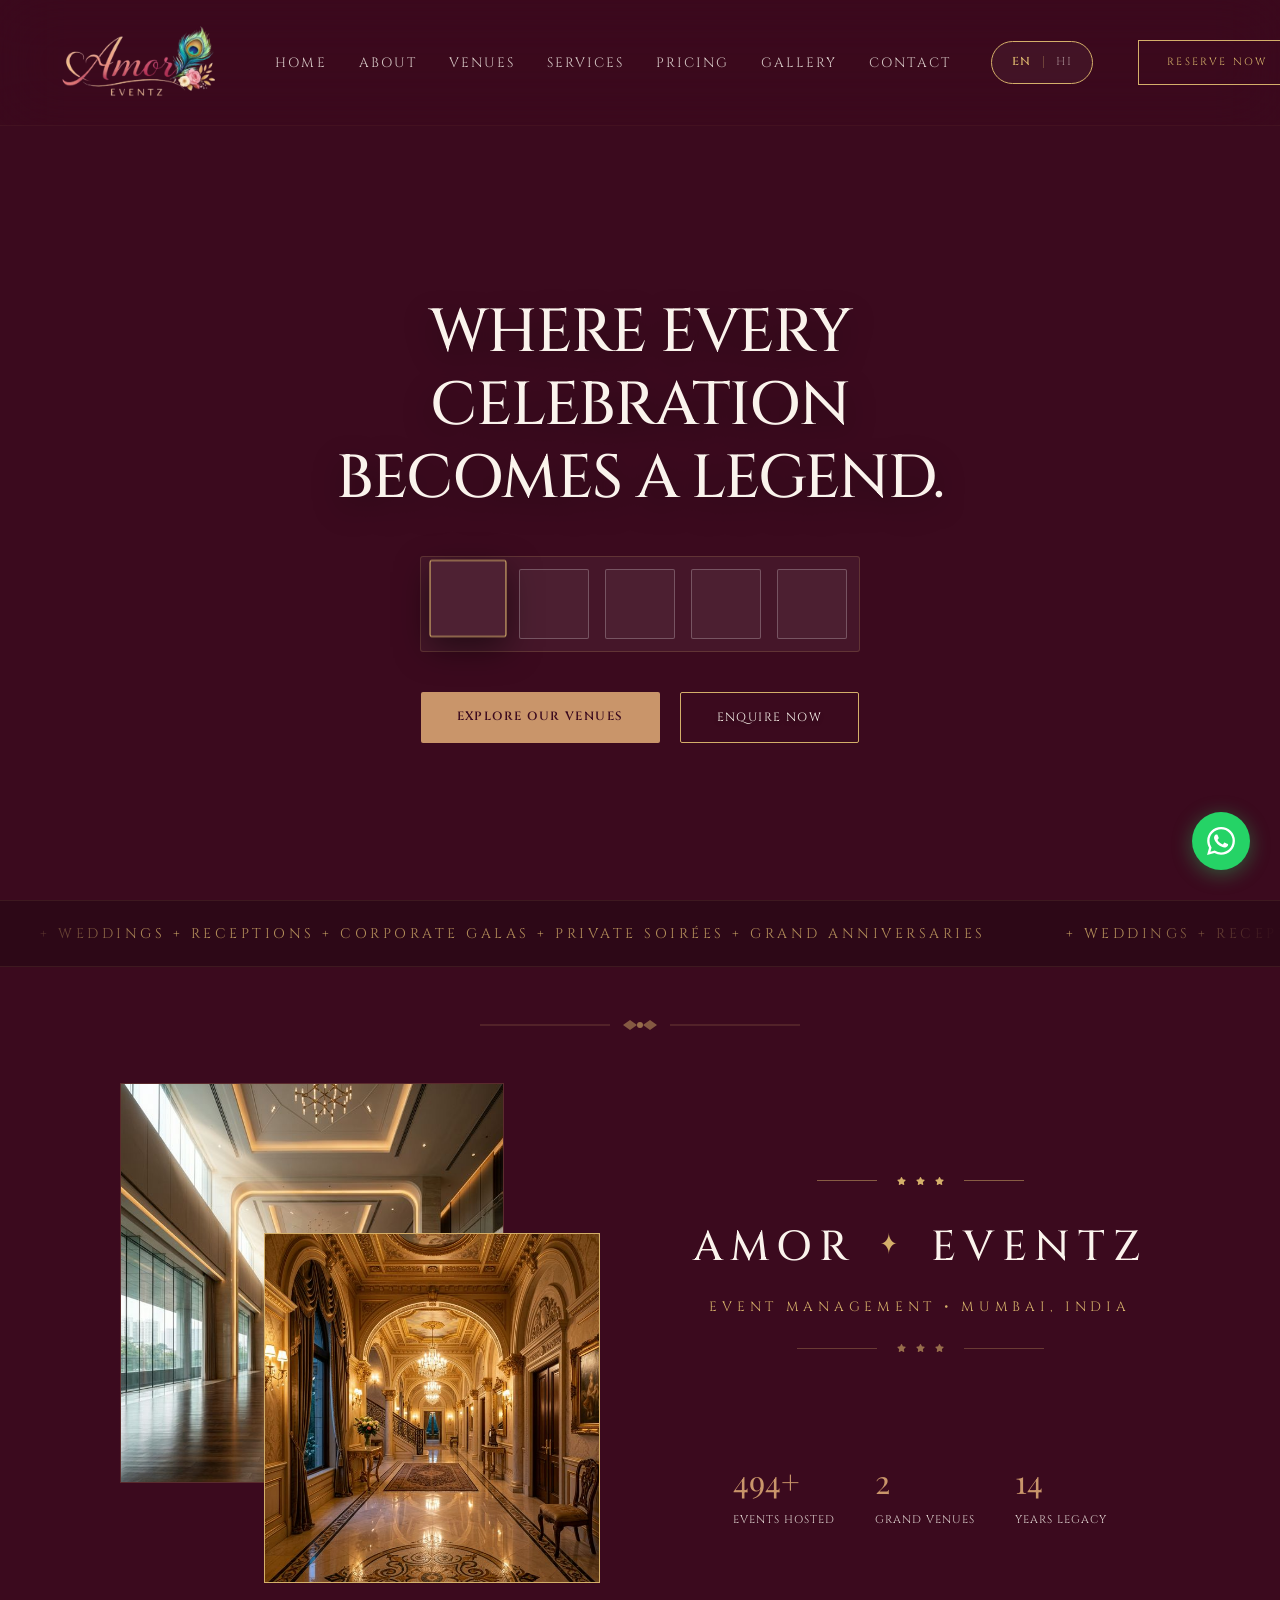
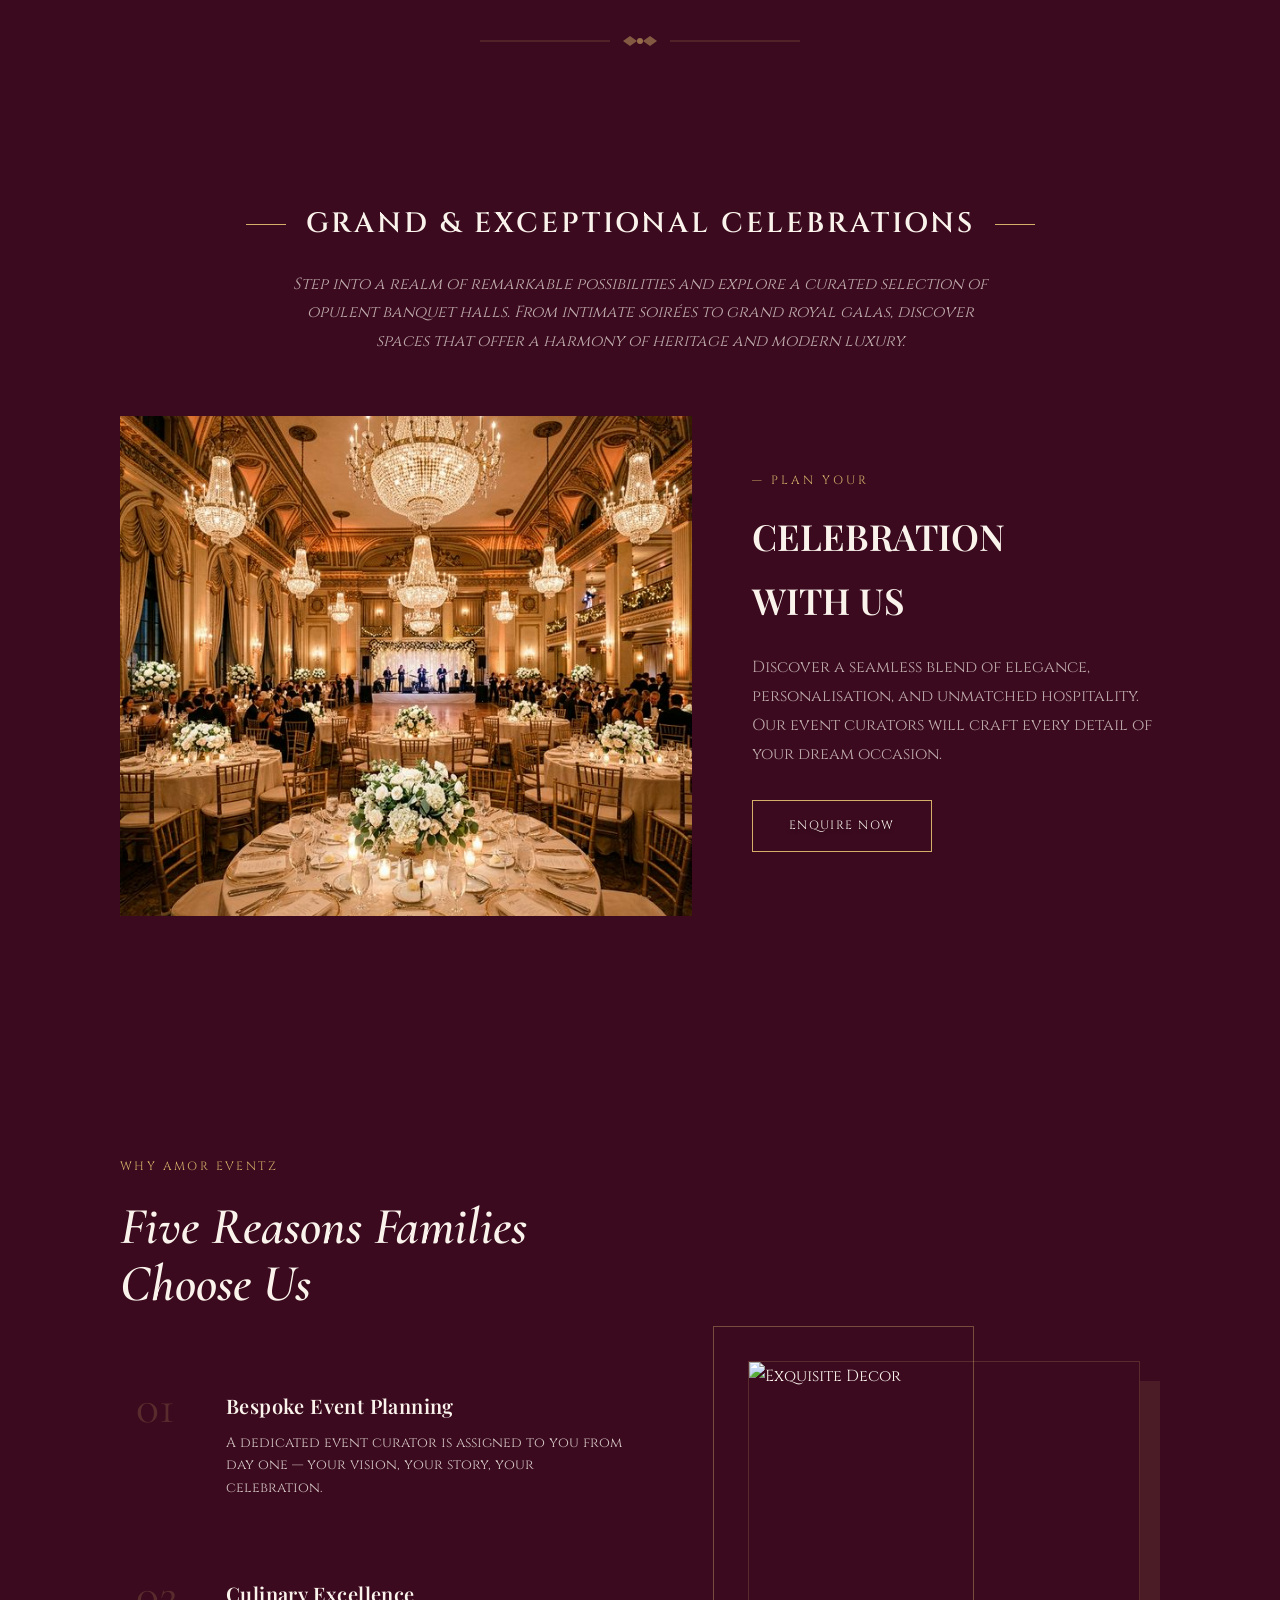
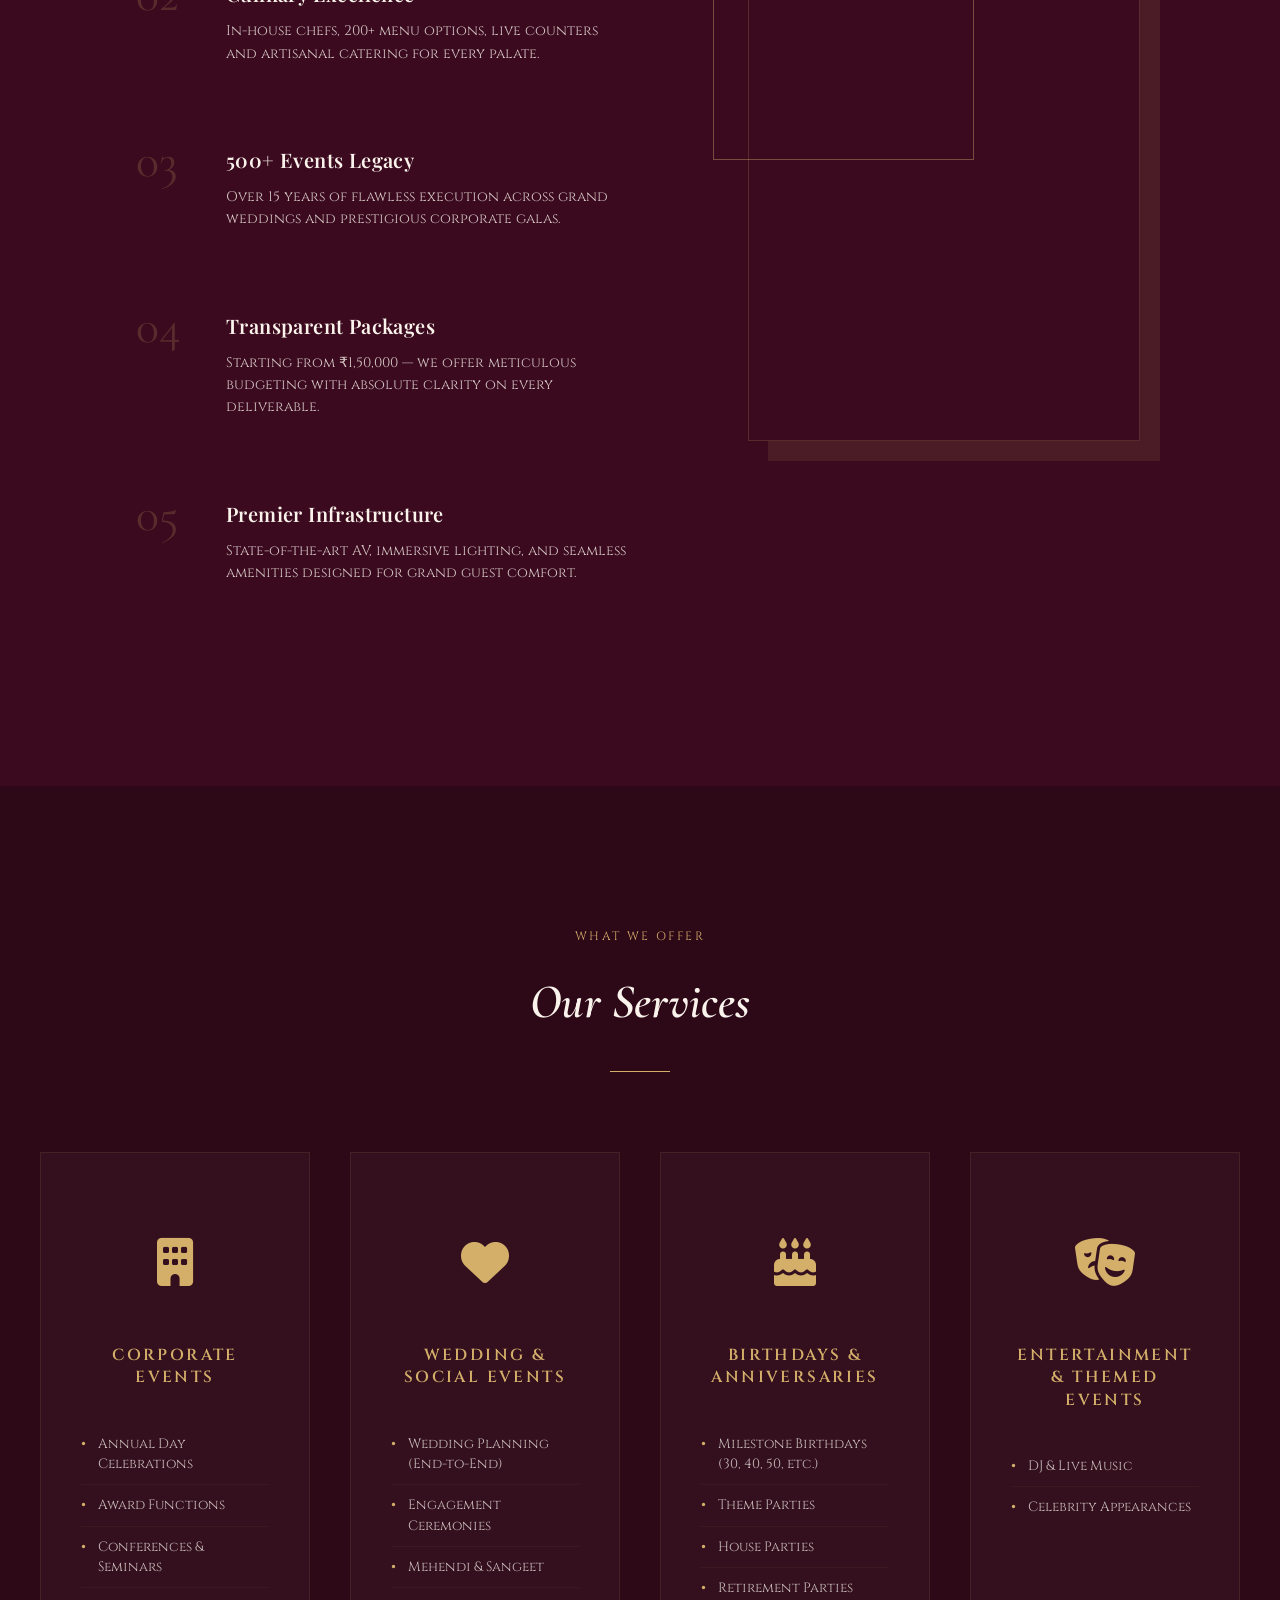
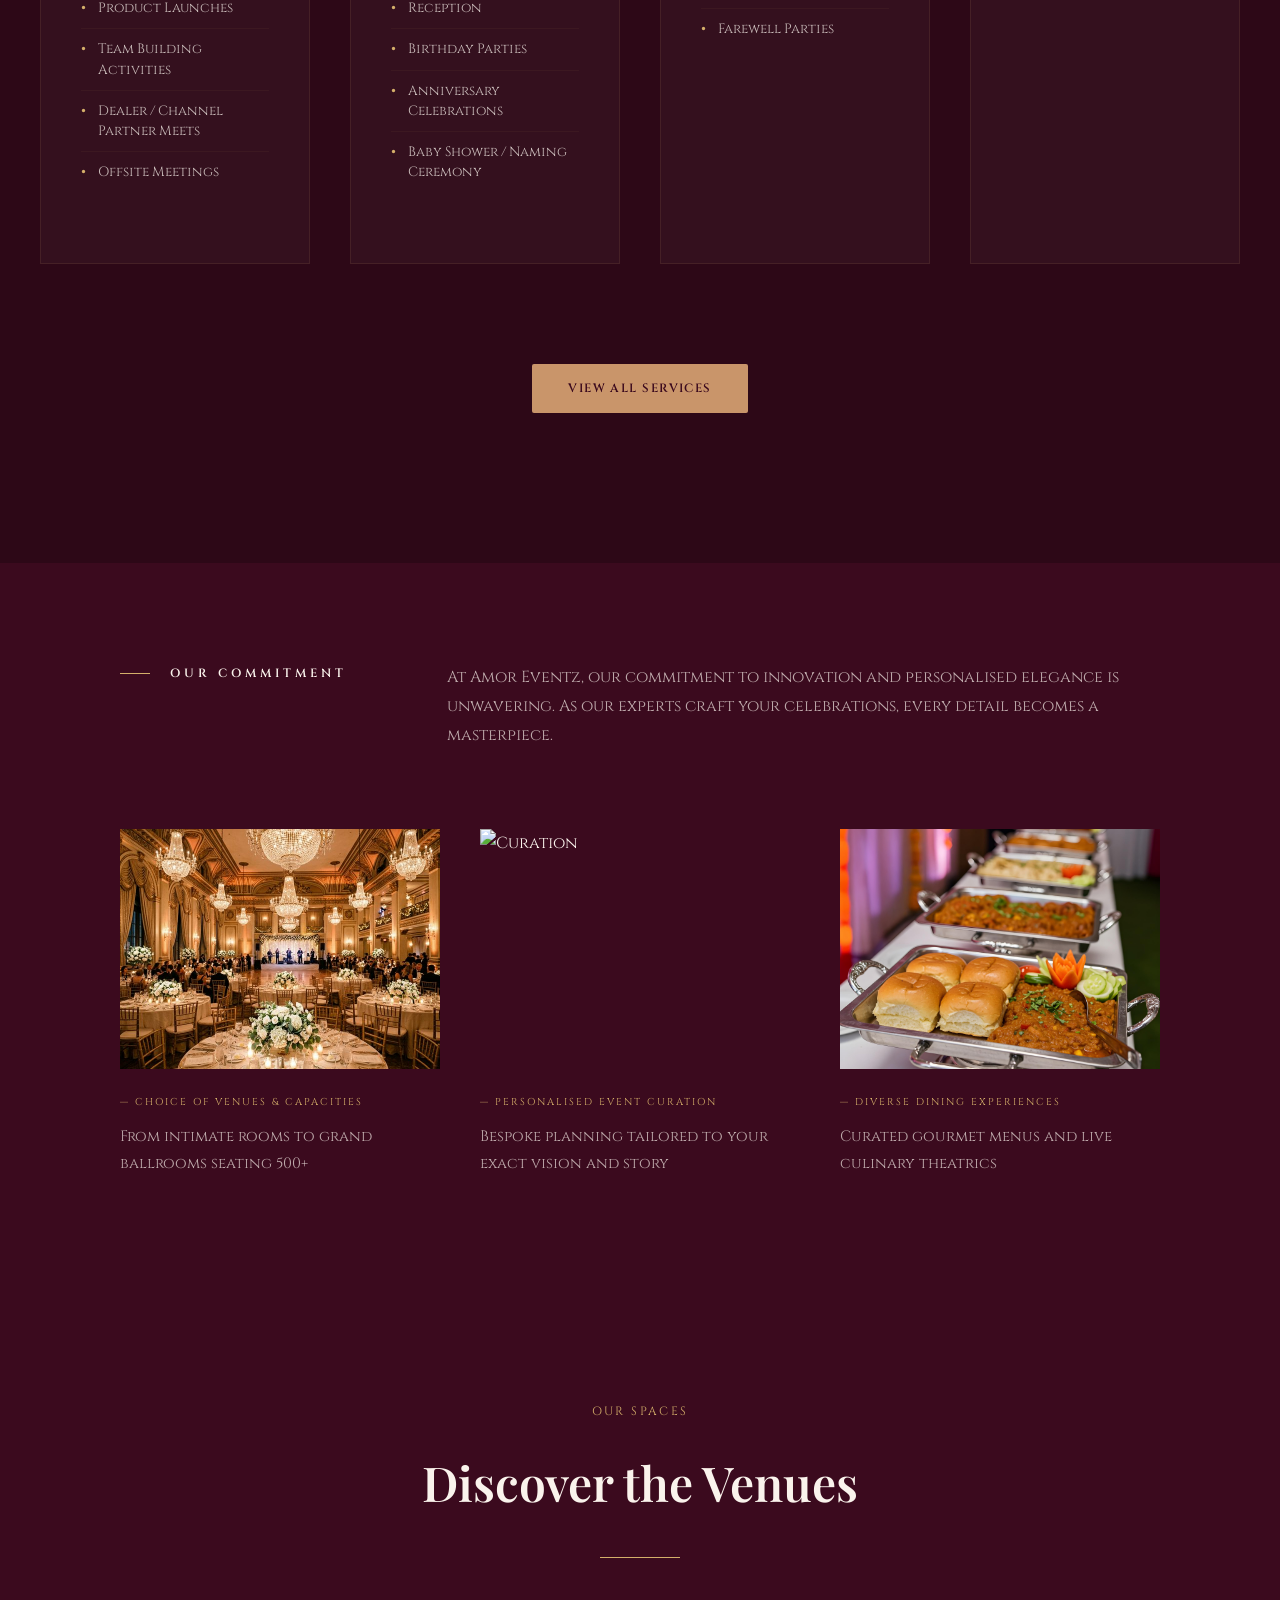
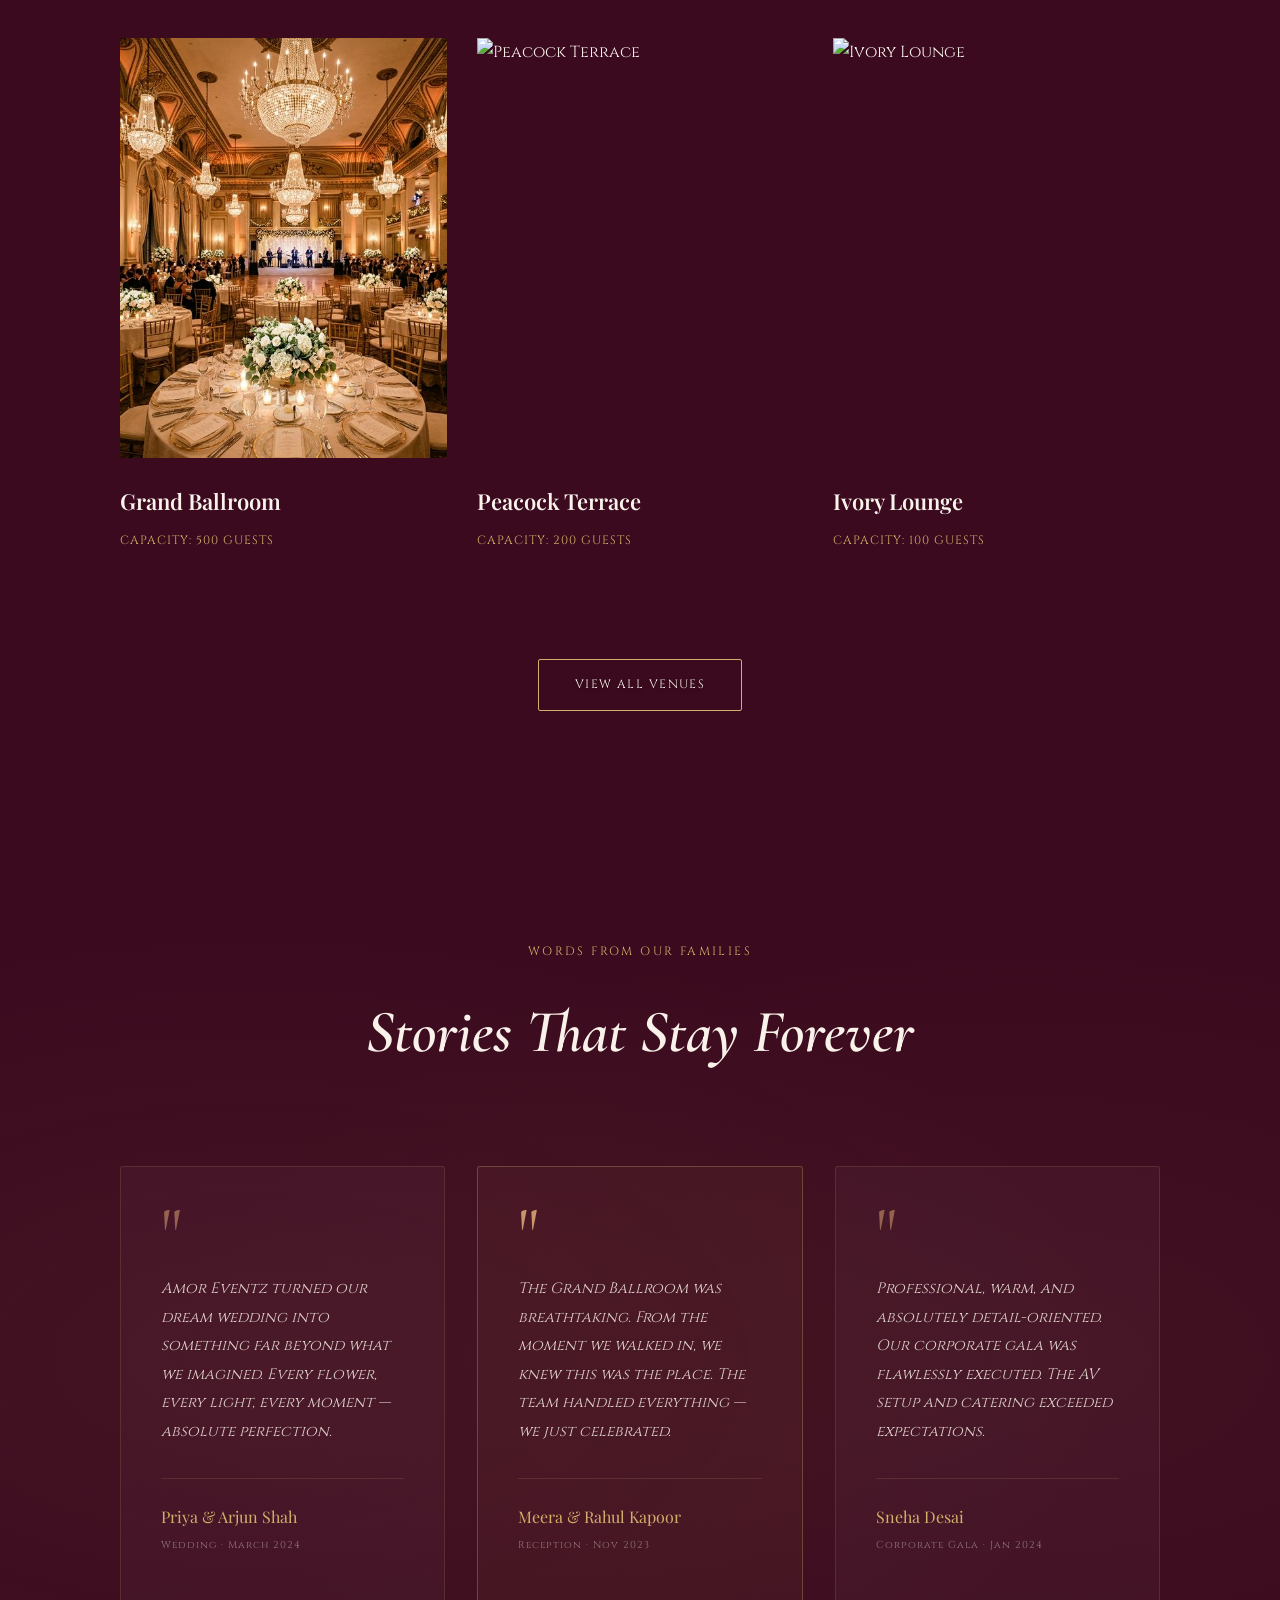
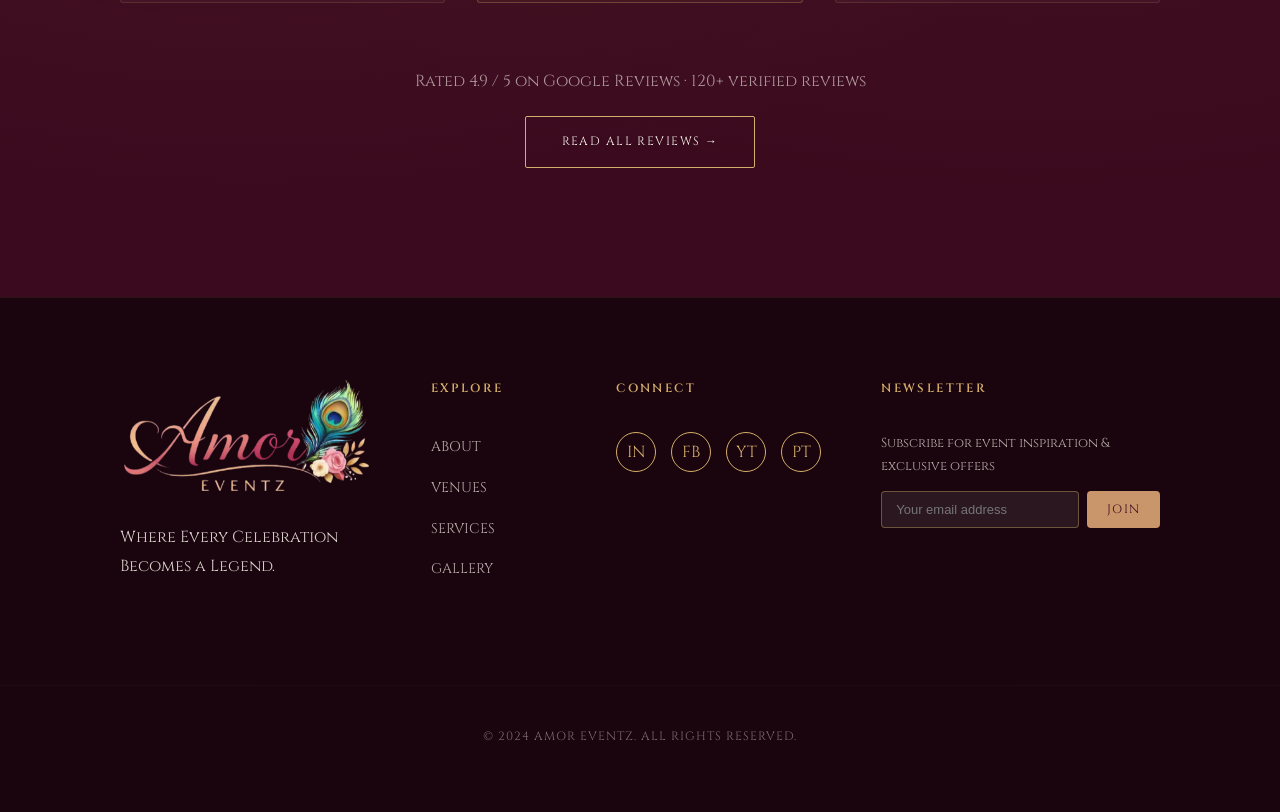
==== commit 677fae9b: "Imperial Brand Finalization: Site-wide Cinzel Typography, Symmetrical Brand Crest, and 1800px Servic" ====
--- a/index.html
+++ b/index.html
@@ -18,14 +18,10 @@
     <meta property="og:type" content="website">
     <meta name="twitter:card" content="summary_large_image">
 
+    <link rel="stylesheet" href="https://cdnjs.cloudflare.com/ajax/libs/font-awesome/6.5.1/css/all.min.css">
     <link rel="stylesheet" href="styles.css">
     
     <style>
-        /* Section-specific overrides for editorial feel */
-        .hero-btns { display: flex; gap: 16px; margin-top: 40px; }
-        .hero-title { font-size: 80px !important; margin-bottom: 20px !important; }
-        .hero-desc { font-size: 18px !important; max-width: 500px !important; }
-        
         /* Taj-inspired Section Overrides from styles.css or local */
         .white-section { background: var(--clr-light-section); color: var(--clr-charcoal); }
         .white-section h2 { color: var(--clr-charcoal); }
@@ -41,19 +37,26 @@
         <div class="nav-container">
             <div class="logo">
                 <a href="index.html">
-                    <img src="assets/amor-eventz-logo.png" alt="Amor Eventz" style="height: 50px; width: auto;">
+                    <img src="assets/logo.png" alt="Amor Eventz" style="height: 75px; width: auto;">
                 </a>
             </div>
             <ul class="nav-links">
-                <li><a href="index.html">HOME</a></li>
-                <li><a href="about.html">ABOUT</a></li>
-                <li><a href="venues.html">VENUES</a></li>
-                <li><a href="services.html">SERVICES</a></li>
-                <li><a href="pricing.html">PRICING</a></li>
-                <li><a href="gallery.html">GALLERY</a></li>
-                <li><a href="contact.html">CONTACT</a></li>
+                <li><a href="index.html" data-i18n="nav-home">HOME</a></li>
+                <li><a href="about.html" data-i18n="nav-about">ABOUT</a></li>
+                <li><a href="venues.html" data-i18n="nav-venues">VENUES</a></li>
+                <li><a href="services.html" data-i18n="nav-services">SERVICES</a></li>
+                <li><a href="pricing.html" data-i18n="nav-pricing">PRICING</a></li>
+                <li><a href="gallery.html" data-i18n="nav-gallery">GALLERY</a></li>
+                <li><a href="contact.html" data-i18n="nav-contact">CONTACT</a></li>
             </ul>
-            <a href="contact.html" class="btn btn-primary" style="font-family:'Cinzel',serif;font-size:11px;">RESERVE NOW</a>
+            <div class="nav-actions">
+                <div class="lang-switcher">
+                    <span class="lang-btn active" data-lang="en">EN</span>
+                    <span class="lang-divider"></span>
+                    <span class="lang-btn" data-lang="hi">HI</span>
+                </div>
+                <a href="contact.html" class="nav-btn" data-i18n="nav-reserve">RESERVE NOW</a>
+            </div>
         </div>
     </nav>
 
@@ -69,26 +72,32 @@
         <div class="hero-overlay"></div>
 
         <div class="container hero-content">
-            <h1 class="hero-title">Where Every<br>Celebration<br>Becomes a Legend.</h1>
-            <p class="hero-desc">We craft sovereign events tailored to your vision — blending timeless heritage with modern luxury to create celebrations that resonate for a lifetime.</p>
-            <div class="hero-btns">
-                <a href="venues.html" class="btn btn-primary">EXPLORE OUR VENUES</a>
-                <a href="contact.html" class="btn btn-outline">ENQUIRE NOW</a>
-            </div>
-        </div>
-
-        <div class="hero-thumbnails" id="heroThumbs">
-            <div class="hero-thumb active" data-index="0" style="background-image: url('assets/hero (1).jpg');"></div>
-            <div class="hero-thumb" data-index="1" style="background-image: url('assets/hero (2).jpg');"></div>
-            <div class="hero-thumb" data-index="2" style="background-image: url('assets/hero (3).jpg');"></div>
-            <div class="hero-thumb" data-index="3" style="background-image: url('assets/hero (4).jpg');"></div>
-            <div class="hero-thumb" data-index="4" style="background-image: url('assets/hero (5).jpg');"></div>
+            <h1 class="hero-title">
+                <span data-i18n="hero-title-1">Where Every</span><br>
+                <span data-i18n="hero-title-2">Celebration</span><br>
+                <span data-i18n="hero-title-3">Becomes a Legend.</span>
+            </h1>
+            
+            <div class="hero-thumbnails" id="heroThumbs" style="position:relative; right:auto; bottom:auto; margin-bottom:40px; justify-content:center; gap:16px; padding:12px; background:rgba(255,255,255,0.05); border-radius:3px; border:1px solid rgba(212,175,106,0.2); width:fit-content; margin-left:auto; margin-right:auto;">
+                <div class="hero-thumb active" data-index="0" style="background-image: url('assets/hero (1).jpg'); width:70px; height:70px;"></div>
+                <div class="hero-thumb" data-index="1" style="background-image: url('assets/hero (2).jpg'); width:70px; height:70px;"></div>
+                <div class="hero-thumb" data-index="2" style="background-image: url('assets/hero (3).jpg'); width:70px; height:70px;"></div>
+                <div class="hero-thumb" data-index="3" style="background-image: url('assets/hero (4).jpg'); width:70px; height:70px;"></div>
+                <div class="hero-thumb" data-index="4" style="background-image: url('assets/hero (5).jpg'); width:70px; height:70px;"></div>
+            </div>
+
+                <div class="hero-btns reveal-item">
+                    <a href="venues.html" class="btn btn-primary" data-i18n="hero-btn-explore">EXPLORE OUR VENUES</a>
+                    <a href="contact.html" class="btn btn-outline" data-i18n="hero-btn-enquire">ENQUIRE NOW</a>
+                </div>
         </div>
     </header>
 
     <section class="marquee-section">
         <div class="marquee">
             <div class="marquee-inner">
+                <span>+ WEDDINGS + RECEPTIONS + CORPORATE GALAS + PRIVATE SOIRÉES + GRAND ANNIVERSARIES</span>
+                <span>+ WEDDINGS + RECEPTIONS + CORPORATE GALAS + PRIVATE SOIRÉES + GRAND ANNIVERSARIES</span>
                 <span>+ WEDDINGS + RECEPTIONS + CORPORATE GALAS + PRIVATE SOIRÉES + GRAND ANNIVERSARIES</span>
                 <span>+ WEDDINGS + RECEPTIONS + CORPORATE GALAS + PRIVATE SOIRÉES + GRAND ANNIVERSARIES</span>
             </div>
@@ -113,12 +122,32 @@
                 <img src="assets/about_empty_hall.png" alt="Grand Hall" style="position:absolute; width:80%; height:80%; object-fit:cover; border:1px solid rgba(212,175,106,0.2);" class="reveal">
                 <img src="assets/about_heritage_hallway.png" alt="Heritage Hallway" style="position:absolute; width:70%; height:70%; object-fit:cover; bottom:0; right:0; border:1.5px solid #D4AF6A; z-index:2;" class="reveal delay-1">
             </div>
-            <div class="about-content reveal">
-                <p style="font-family:'Cinzel',serif; font-size:12px; letter-spacing:0.2em; color:var(--clr-secondary); margin-bottom:20px;">OUR ESSENCE</p>
-                <h2 style="font-size:42px; line-height:1.2; margin-bottom:32px;">"Crafting unforgettable moments in spaces designed for royalty."</h2>
-                <p>At Amor Eventz, we believe that your special day deserves a setting as magnificent as your story. Our curated selection of opulent venues combines timeless heritage with modern luxury.</p>
-                
-                <div class="stats" style="display:flex; gap:40px; margin-top:40px;">
+            <div class="about-content">
+                <!-- BRAND CREST REPLACEMENT -->
+                <div class="brand-crest reveal">
+                    <div class="crest-top">
+                        <span class="crest-line"></span>
+                        <div class="crest-stars">
+                            <i class="fas fa-star"></i>
+                            <i class="fas fa-star"></i>
+                            <i class="fas fa-star"></i>
+                        </div>
+                        <span class="crest-line"></span>
+                    </div>
+                    <h1 class="crest-title">AMOR <span class="crest-diamond">✦</span> EVENTZ</h1>
+                    <p class="crest-subtitle" data-i18n="crest-subtitle">EVENT MANAGEMENT &bull; MUMBAI, INDIA</p>
+                    <div class="crest-bottom">
+                        <span class="crest-line"></span>
+                        <div class="crest-stars">
+                            <i class="fas fa-star"></i>
+                            <i class="fas fa-star"></i>
+                            <i class="fas fa-star"></i>
+                        </div>
+                        <span class="crest-line"></span>
+                    </div>
+                </div>
+
+                <div class="stats" style="display:flex; gap:40px; margin-top:60px; justify-content: center;">
                     <div class="stat-item">
                         <span class="stat-number counter" data-target="500" data-suffix="+" style="font-family:'Playfair Display'; font-size:32px; color:var(--clr-accent);">0+</span>
                         <p style="font-size:11px; letter-spacing:1px; margin:0;">EVENTS HOSTED</p>
@@ -148,7 +177,7 @@
     </div>
 
     <!-- PLAN YOUR CELEBRATION (Taj Style 1) -->
-    <section class="taj-feature reveal" style="background:#1a0410; padding:100px 0;">
+    <section class="taj-feature section-dark reveal" style="padding:100px 0;">
         <div class="container">
             <div style="text-align:center; margin-bottom:60px;">
                 <div style="display:flex; align-items:center; justify-content:center; gap:20px; margin-bottom:20px;">
@@ -170,58 +199,134 @@
         </div>
     </section>
 
-    <!-- WHY CHOOSE US SECTION -->
-    <section class="white-section reveal" style="background:#FDF6EE; padding:120px 0;">
+    <section class="section-dark reveal" style="padding:140px 0;">
       <div class="container">
-        <div style="display:grid; grid-template-columns:1fr 1fr; gap:100px; align-items:center;">
+        <div class="usp-grid">
           <div>
-            <p style="font-family:'Cinzel',serif; font-size:12px; letter-spacing:0.2em; color:#C9956A; margin-bottom:16px;">WHY AMOR EVENTZ</p>
-            <h2 style="font-family:'Cormorant Garamond',serif; font-style:italic; font-size:56px; color:#1A1A1A; margin-bottom:48px; line-height:1.1;">Five Reasons Families Choose Us</h2>
+            <p class="txt-ui txt-gold" style="margin-bottom:20px;" data-i18n="why-amor">WHY AMOR EVENTZ</p>
+            <h2 class="txt-hero" style="font-size:52px; margin-bottom:60px; line-height:1.1;" data-i18n="why-amor-title">Five Reasons<br>Families Choose Us</h2>
             
             <div class="usp-list">
-              <div style="display:flex; gap:24px; align-items:flex-start; margin-bottom:40px;">
-                <span style="font-family:'Cormorant Garamond'; font-size:42px; color:#C9956A; opacity:0.3; line-height:1;">01</span>
-                <div>
-                  <h3 style="font-size:18px; color:#1A1A1A; margin-bottom:8px;">Bespoke Event Planning</h3>
-                  <p style="font-size:14px; margin:0;">A dedicated event curator is assigned to you from day one — your vision, your story, your celebration.</p>
+              <div class="usp-item">
+                <span class="usp-num">01</span>
+                <div>
+                  <h3 data-i18n="usp-1-h">Bespoke Event Planning</h3>
+                  <p data-i18n="usp-1-p">A dedicated event curator is assigned to you from day one — your vision, your story, your celebration.</p>
                 </div>
               </div>
-              <div style="display:flex; gap:24px; align-items:flex-start; margin-bottom:40px;">
-                <span style="font-family:'Cormorant Garamond'; font-size:42px; color:#C9956A; opacity:0.3; line-height:1;">02</span>
-                <div>
-                  <h3 style="font-size:18px; color:#1A1A1A; margin-bottom:8px;">Culinary Excellence</h3>
-                  <p style="font-size:14px; margin:0;">In-house chefs, 200+ menu options, live counters and artisanal catering for every palate.</p>
+              <div class="usp-item">
+                <span class="usp-num">02</span>
+                <div>
+                  <h3 data-i18n="usp-2-h">Culinary Excellence</h3>
+                  <p data-i18n="usp-2-p">In-house chefs, 200+ menu options, live counters and artisanal catering for every palate.</p>
                 </div>
               </div>
-              <div style="display:flex; gap:24px; align-items:flex-start; margin-bottom:40px;">
-                <span style="font-family:'Cormorant Garamond'; font-size:42px; color:#C9956A; opacity:0.3; line-height:1;">03</span>
-                <div>
-                  <h3 style="font-size:18px; color:#1A1A1A; margin-bottom:8px;">500+ Events. Zero Compromises.</h3>
-                  <p style="font-size:14px; margin:0;">Over 15 years of flawless execution across weddings and grand corporate galas.</p>
+              <div class="usp-item">
+                <span class="usp-num">03</span>
+                <div>
+                  <h3 data-i18n="usp-3-h">500+ Events Legacy</h3>
+                  <p data-i18n="usp-3-p">Over 15 years of flawless execution across grand weddings and prestigious corporate galas.</p>
                 </div>
               </div>
-              <div style="display:flex; gap:24px; align-items:flex-start; margin-bottom:40px;">
-                <span style="font-family:'Cormorant Garamond'; font-size:42px; color:#C9956A; opacity:0.3; line-height:1;">04</span>
-                <div>
-                  <h3 style="font-size:18px; color:#1A1A1A; margin-bottom:8px;">Flexible Packages</h3>
-                  <p style="font-size:14px; margin:0;">Transparent pricing from ₹1,50,000 upwards — no hidden charges, just clarity.</p>
+              <div class="usp-item">
+                <span class="usp-num">04</span>
+                <div>
+                  <h3 data-i18n="usp-4-h">Transparent Packages</h3>
+                  <p data-i18n="usp-4-p">Starting from ₹1,50,000 — we offer meticulous budgeting with absolute clarity on every deliverable.</p>
                 </div>
               </div>
-              <div style="display:flex; gap:24px; align-items:flex-start;">
-                <span style="font-family:'Cormorant Garamond'; font-size:42px; color:#C9956A; opacity:0.3; line-height:1;">05</span>
-                <div>
-                  <h3 style="font-size:18px; color:#1A1A1A; margin-bottom:8px;">Premier Infrastructure</h3>
-                  <p style="font-size:14px; margin:0;">Latest AV, ambient lighting, high-speed Wi-Fi, and dedicated premium parking.</p>
+              <div class="usp-item">
+                <span class="usp-num">05</span>
+                <div>
+                  <h3 data-i18n="usp-5-h">Premier Infrastructure</h3>
+                  <p data-i18n="usp-5-p">State-of-the-art AV, immersive lighting, and seamless amenities designed for grand guest comfort.</p>
                 </div>
               </div>
             </div>
           </div>
-          <div style="position:relative;">
-            <img src="https://images.unsplash.com/photo-1519225421980-7e0bdbe02a72?w=800&q=80" alt="Decorated Hall" style="width:100%; height:640px; object-fit:cover;">
-            <div style="position:absolute; inset:0; border:2px solid #D4AF6A; transform:translate(20px,20px); pointer-events:none; z-index:-1;"></div>
+          <div class="usp-image-wrapper">
+            <img src="assets/luxury-wedding-stage-decoration.jpg" alt="Exquisite Decor" class="usp-image-main">
           </div>
         </div>
       </div>
+    </section>
+
+    <!-- OUR SERVICES -->
+    <section class="services-section reveal" id="services">
+        <div class="container">
+            <div style="text-align:center; margin-bottom:60px;">
+                <p class="txt-ui txt-gold" style="margin-bottom:12px;" data-i18n="services-subtitle">What We Offer</p>
+                <h2 class="txt-hero" style="font-size:48px;" data-i18n="services-title">Our Services</h2>
+                <div class="divider-center" style="margin: 25px auto; width: 60px;"></div>
+            </div>
+
+            <div class="services-grid">
+                <!-- Corporate Events -->
+                <div class="service-card">
+                    <div class="service-icon">
+                        <i class="fas fa-building"></i>
+                    </div>
+                    <h3 data-i18n="srv-corp-h">Corporate Events</h3>
+                    <ul class="service-list">
+                        <li data-i18n="srv-corp-1">Annual Day Celebrations</li>
+                        <li data-i18n="srv-corp-2">Award Functions</li>
+                        <li data-i18n="srv-corp-3">Conferences & Seminars</li>
+                        <li data-i18n="srv-corp-4">Product Launches</li>
+                        <li data-i18n="srv-corp-5">Team Building Activities</li>
+                        <li data-i18n="srv-corp-6">Dealer / Channel Partner Meets</li>
+                        <li data-i18n="srv-corp-7">Offsite Meetings</li>
+                    </ul>
+                </div>
+
+                <!-- Wedding & Social Events -->
+                <div class="service-card">
+                    <div class="service-icon">
+                        <i class="fas fa-heart"></i>
+                    </div>
+                    <h3 data-i18n="srv-wed-h">Wedding & Social Events</h3>
+                    <ul class="service-list">
+                        <li data-i18n="srv-wed-1">Wedding Planning (End-to-End)</li>
+                        <li data-i18n="srv-wed-2">Engagement Ceremonies</li>
+                        <li data-i18n="srv-wed-3">Mehendi & Sangeet</li>
+                        <li data-i18n="srv-wed-4">Reception</li>
+                        <li data-i18n="srv-wed-5">Birthday Parties</li>
+                        <li data-i18n="srv-wed-6">Anniversary Celebrations</li>
+                        <li data-i18n="srv-wed-7">Baby Shower / Naming Ceremony</li>
+                    </ul>
+                </div>
+
+                <!-- Birthdays & Anniversaries -->
+                <div class="service-card">
+                    <div class="service-icon">
+                        <i class="fas fa-cake-candles"></i>
+                    </div>
+                    <h3 data-i18n="srv-birth-h">Birthdays & Anniversaries</h3>
+                    <ul class="service-list">
+                        <li data-i18n="srv-birth-1">Milestone Birthdays (30th, 40th, 50th, etc.)</li>
+                        <li data-i18n="srv-birth-2">Theme Parties</li>
+                        <li data-i18n="srv-birth-3">House Parties</li>
+                        <li data-i18n="srv-birth-4">Retirement Parties</li>
+                        <li data-i18n="srv-birth-5">Farewell Parties</li>
+                    </ul>
+                </div>
+
+                <!-- Entertainment & Themed Events -->
+                <div class="service-card">
+                    <div class="service-icon">
+                        <i class="fas fa-masks-theater"></i>
+                    </div>
+                    <h3 data-i18n="srv-ent-h">Entertainment & Themed Events</h3>
+                    <ul class="service-list">
+                        <li data-i18n="srv-ent-1">DJ & Live Music</li>
+                        <li data-i18n="srv-ent-2">Celebrity Appearances</li>
+                    </ul>
+                </div>
+            </div>
+
+            <div class="services-cta">
+                <a href="services.html" class="btn btn-primary" data-i18n="srv-view-all">View All Services</a>
+            </div>
+        </div>
     </section>
 
     <!-- OUR COMMITMENT (Taj Style 2) -->
@@ -230,7 +335,7 @@
             <div style="display:flex; gap:100px; align-items:flex-start; margin-bottom:80px;">
                 <div style="display:flex; align-items:center; gap:20px; flex-shrink:0;">
                     <span style="width:30px; height:1px; background:var(--clr-secondary);"></span>
-                    <h2 style="font-family:'Cinzel'; letter-spacing:4px;">OUR COMMITMENT</h2>
+                    <h2 class="txt-ui" style="letter-spacing:4px;">OUR COMMITMENT</h2>
                 </div>
                 <p style="margin:0; opacity:0.8;">At Amor Eventz, our commitment to innovation and personalised elegance is unwavering. As our experts craft your celebrations, every detail becomes a masterpiece.</p>
             </div>
@@ -241,12 +346,12 @@
                     <p style="font-size:15px; opacity:0.8;">From intimate rooms to grand ballrooms seating 500+</p>
                 </div>
                 <div class="taj-commit-card">
-                    <img src="https://images.unsplash.com/photo-1478146896981-b80fe463b330?w=800&q=80" alt="Curation" style="width:100%; aspect-ratio:4/3; object-fit:cover; margin-bottom:24px;">
+                    <img src="assets/stunning-wedding-stage-decoration-design-with-flowers-fabric-wedding-ceremony.jpg" alt="Curation" style="width:100%; aspect-ratio:4/3; object-fit:cover; margin-bottom:24px;">
                     <p style="font-family:'Cinzel'; font-size:10px; color:var(--clr-secondary); letter-spacing:2px; margin-bottom:12px;">— PERSONALISED EVENT CURATION</p>
                     <p style="font-size:15px; opacity:0.8;">Bespoke planning tailored to your exact vision and story</p>
                 </div>
                 <div class="taj-commit-card">
-                    <img src="https://images.unsplash.com/photo-1511795409834-ef04bbd61622?w=800&q=80" alt="Dining" style="width:100%; aspect-ratio:4/3; object-fit:cover; margin-bottom:24px;">
+                    <img src="assets/fresh-indian-pav-bhaji-buffet.jpg" alt="Dining" style="width:100%; aspect-ratio:4/3; object-fit:cover; margin-bottom:24px;">
                     <p style="font-family:'Cinzel'; font-size:10px; color:var(--clr-secondary); letter-spacing:2px; margin-bottom:12px;">— DIVERSE DINING EXPERIENCES</p>
                     <p style="font-size:15px; opacity:0.8;">Curated gourmet menus and live culinary theatrics</p>
                 </div>
@@ -258,7 +363,7 @@
     <section id="venues" class="venues section-padding">
         <div class="container">
             <div class="section-header reveal text-center" style="margin-bottom:80px;">
-                <p style="font-family:'Cinzel'; font-size:12px; letter-spacing:4px; color:var(--clr-secondary); margin-bottom:16px;">OUR SPACES</p>
+                <p class="txt-ui txt-gold" style="margin-bottom:16px;">OUR SPACES</p>
                 <h2 style="font-size:48px; margin-bottom:24px;">Discover the Venues</h2>
                 <div class="divider-center"></div>
             </div>
@@ -296,8 +401,8 @@
     <section class="testimonials-section reveal" style="background:#3B0A1E; padding:120px 0; position:relative; overflow:hidden;">
       <div style="position:absolute;inset:0;background:radial-gradient(ellipse at 20% 50%, rgba(201,149,106,0.06) 0%, transparent 60%), radial-gradient(ellipse at 80% 50%, rgba(212,175,106,0.04) 0%, transparent 60%); pointer-events:none;"></div>
       <div class="container">
-        <p style="font-family:'Cinzel',serif; font-size:12px; letter-spacing:0.2em; color:#D4AF6A; text-align:center; margin-bottom:16px;">WORDS FROM OUR FAMILIES</p>
-        <h2 style="font-family:'Cormorant Garamond',serif; font-style:italic; font-size:60px; color:#FAF3EC; text-align:center; margin-bottom:80px;">Stories That Stay Forever</h2>
+        <p class="txt-ui txt-gold" style="text-align:center; margin-bottom:16px;">WORDS FROM OUR FAMILIES</p>
+        <h2 class="txt-hero" style="font-size:60px; text-align:center; margin-bottom:80px;">Stories That Stay Forever</h2>
 
         <div style="display:grid; grid-template-columns:repeat(3,1fr); gap:32px;">
           <!-- Card 1 -->
@@ -340,20 +445,20 @@
     <footer class="footer">
         <div class="container footer-container">
             <div class="footer-brand">
-                <img src="assets/amor-eventz-logo.png" alt="Amor Eventz" style="height: 90px; width: auto; margin-bottom: 20px;">
-                <p>Where Every Celebration Becomes a Legend.</p>
+                <img src="assets/logo.png" alt="Amor Eventz" style="height: 120px; width: auto; margin-bottom: 25px;">
+                <p data-i18n="footer-tagline">Where Every Celebration Becomes a Legend.</p>
             </div>
             <div class="footer-links">
-                <h4>EXPLORE</h4>
+                <h4 data-i18n="footer-explore">EXPLORE</h4>
                 <ul>
-                    <li><a href="about.html">ABOUT US</a></li>
-                    <li><a href="venues.html">OUR VENUES</a></li>
-                    <li><a href="services.html">SERVICES</a></li>
-                    <li><a href="gallery.html">GALLERY</a></li>
+                    <li><a href="about.html" data-i18n="nav-about">ABOUT US</a></li>
+                    <li><a href="venues.html" data-i18n="nav-venues">OUR VENUES</a></li>
+                    <li><a href="services.html" data-i18n="nav-services">SERVICES</a></li>
+                    <li><a href="gallery.html" data-i18n="nav-gallery">GALLERY</a></li>
                 </ul>
             </div>
             <div class="footer-social">
-                <h4>CONNECT</h4>
+                <h4 data-i18n="footer-connect">CONNECT</h4>
                 <div class="social-icons">
                     <a href="https://instagram.com/amoreventz" target="_blank" class="social-icon">IN</a>
                     <a href="https://facebook.com/amoreventz" target="_blank" class="social-icon">FB</a>
@@ -362,16 +467,16 @@
                 </div>
             </div>
             <div class="footer-newsletter">
-                <h4>NEWSLETTER</h4>
-                <p style="font-size:13px; color:#FAF3EC; opacity:0.7; margin-bottom:12px;">Subscribe for event inspiration & exclusive offers</p>
+                <h4 data-i18n="footer-newsletter">NEWSLETTER</h4>
+                <p style="font-size:13px; color:#FAF3EC; opacity:0.7; margin-bottom:12px;" data-i18n="footer-newsletter-p">Subscribe for event inspiration & exclusive offers</p>
                 <form class="newsletter-form">
                     <input type="email" placeholder="Your email address">
-                    <button type="submit">JOIN</button>
+                    <button type="submit" data-i18n="footer-join">JOIN</button>
                 </form>
             </div>
         </div>
         <div class="footer-bottom">
-            <p>&copy; 2024 AMOR EVENTZ. ALL RIGHTS RESERVED.</p>
+            <p data-i18n="footer-rights">&copy; 2024 AMOR EVENTZ. ALL RIGHTS RESERVED.</p>
         </div>
     </footer>
 
--- a/styles.css
+++ b/styles.css
@@ -15,16 +15,19 @@
     --clr-light-section: #FDF6EE;    /* Warm Ivory */
 
     /* Typography */
+    /* Content Font Style: Cinzel throughout the website */
     --font-heading: 'Playfair Display', serif;
     --font-hero: 'Cormorant Garamond', serif;
-    --font-body: 'Lora', serif;
+    --font-body: 'Cinzel', serif;
     --font-ui: 'Cinzel', serif;
+    --font-luxury: 'Cinzel', serif;
 
     /* Spacing & Layout */
     --container-width: 1200px;
     --side-margin: 80px;
     --transition-smooth: all 0.5s cubic-bezier(0.16, 1, 0.3, 1);
     --shadow-soft: 0 10px 40px rgba(0, 0, 0, 0.3);
+    --border-gold: 1px solid var(--clr-secondary);
 }
 
 /* 1. RESET & BASE */
@@ -87,9 +90,39 @@
 
 .ornament-divider {
     text-align: center;
-    padding: 24px 0;
+    padding: 48px 0;
     opacity: 0.6;
 }
+
+/* 2.1 SECTION PATTERNS */
+.section-light {
+    background-color: var(--clr-light-section);
+    color: var(--clr-charcoal);
+}
+
+.section-light h1, 
+.section-light h2, 
+.section-light h3, 
+.section-light h4 {
+    color: var(--clr-charcoal);
+}
+
+.section-light p {
+    color: var(--clr-charcoal);
+    opacity: 0.8;
+}
+
+.section-dark {
+    background-color: var(--clr-primary-bg);
+    color: var(--clr-ivory);
+}
+
+/* 2.2 TYPOGRAPHY UTILITIES */
+.txt-ui { font-family: var(--font-ui); letter-spacing: 0.2em; text-transform: uppercase; font-size: 12px; }
+.txt-hero { font-family: var(--font-hero); font-style: italic; }
+.txt-heading { font-family: var(--font-heading); }
+.txt-body { font-family: var(--font-body); }
+.txt-gold { color: var(--clr-secondary); }
 
 /* 3. NAVIGATION */
 .navbar {
@@ -97,39 +130,57 @@
     top: 0;
     width: 100%;
     z-index: 1000;
-    padding: 30px 0;
-    transition: var(--transition-smooth);
+    padding: 25px 0;
+    transition: all 0.5s cubic-bezier(0.4, 0, 0.2, 1);
+    background: rgba(59, 10, 30, 0.05); /* Transcendental glass base */
+    backdrop-filter: blur(30px); /* Maximum cinematic depth */
+    -webkit-backdrop-filter: blur(30px);
+    border-bottom: 1px solid rgba(212, 175, 106, 0.05);
 }
 
 .navbar.scrolled {
-    background: rgba(59, 10, 30, 0.98);
-    backdrop-filter: blur(12px);
+    background: rgba(59, 10, 30, 0.95);
     padding: 15px 0;
-    box-shadow: 0 4px 30px rgba(0, 0, 0, 0.4);
+    border-bottom: 1px solid rgba(212, 175, 106, 0.2);
+    box-shadow: 0 10px 40px rgba(0, 0, 0, 0.5);
 }
 
 .nav-container {
-    max-width: var(--container-width);
+    max-width: 1600px; /* Grand expansive width */
     margin: 0 auto;
-    padding: 0 var(--side-margin);
+    padding: 0 60px; /* Large luxury gutters */
     display: flex;
     justify-content: space-between;
     align-items: center;
+    width: 100%;
+}
+
+.logo {
+    display: flex;
+    align-items: center;
+    flex-shrink: 0;
+    margin-right: 60px; /* Brand isolation buffer */
 }
 
 .nav-links {
     display: flex;
-    gap: 48px;
+    gap: 32px; /* Balanced rhythmic spacing */
+    list-style: none;
+    padding: 0;
+    margin: 0;
+    flex: 0 1 auto;
 }
 
 .nav-links a {
     font-family: var(--font-ui);
-    font-size: 13px;
-    letter-spacing: 0.1em;
-    color: var(--clr-ivory);
-    opacity: 0.85;
+    font-size: 13.5px; /* Precision editorial scale */
+    letter-spacing: 0.15em;
+    color: var(--clr-ivory);
+    opacity: 0.8;
     position: relative;
-    padding-bottom: 4px;
+    padding: 10px 0;
+    transition: all 0.3s ease;
+    white-space: nowrap;
 }
 
 .nav-links a:hover,
@@ -142,16 +193,86 @@
     content: '';
     position: absolute;
     bottom: 0;
-    left: 0;
+    left: 50%;
     width: 0;
-    height: 1px;
+    height: 1.5px;
     background: var(--clr-secondary);
-    transition: var(--transition-smooth);
+    transition: all 0.3s ease;
+    transform: translateX(-50%);
 }
 
 .nav-links a:hover::after,
 .nav-links a.active::after {
-    width: 100%;
+    width: 25px;
+}
+
+/* 3.1 NAVIGATION BUTTONS & SWITCHER */
+.nav-actions {
+    display: flex;
+    align-items: center;
+    gap: 45px;
+    flex-shrink: 0;
+    margin-left: 40px;
+}
+
+.lang-switcher {
+    display: flex;
+    align-items: center;
+    gap: 12px;
+    border: 1.5px solid var(--clr-secondary); /* Prestige pill border */
+    border-radius: 50px;
+    padding: 8px 20px;
+    background: rgba(255, 255, 255, 0.04);
+}
+
+.lang-btn {
+    font-family: var(--font-ui);
+    font-size: 11.5px;
+    letter-spacing: 0.12em;
+    cursor: pointer;
+    transition: all 0.3s ease;
+    color: var(--clr-ivory);
+    opacity: 0.5;
+    position: relative;
+    padding: 2px 0;
+}
+
+.lang-btn:hover {
+    opacity: 0.9;
+}
+
+.lang-btn.active {
+    opacity: 1;
+    color: var(--clr-secondary);
+    font-weight: 600;
+}
+
+.lang-divider {
+    width: 1px;
+    height: 12px;
+    background: rgba(212, 175, 106, 0.3);
+}
+
+.nav-btn {
+    display: inline-block;
+    padding: 12px 28px;
+    font-family: var(--font-ui);
+    font-size: 10.5px;
+    letter-spacing: 0.22em;
+    color: var(--clr-secondary);
+    border: 1px solid var(--clr-secondary);
+    background: transparent;
+    transition: all 0.4s cubic-bezier(0.165, 0.84, 0.44, 1);
+    text-transform: uppercase;
+    border-radius: 0;
+    white-space: nowrap;
+}
+
+.nav-btn:hover {
+    background: var(--clr-secondary);
+    color: var(--clr-primary-bg);
+    transform: translateY(-2px);
+    box-shadow: 0 8px 25px rgba(0, 0, 0, 0.3);
 }
 
 /* 4. BUTTONS */
@@ -185,11 +306,13 @@
     background: transparent;
     border: 1px solid var(--clr-secondary);
     color: var(--clr-ivory);
+    text-shadow: 0 2px 4px rgba(0,0,0,0.3);
 }
 
 .btn-outline:hover {
-    background: rgba(212, 175, 106, 0.15);
-    color: var(--clr-secondary);
+    background: var(--clr-secondary);
+    color: var(--clr-primary-bg);
+    box-shadow: 0 0 20px rgba(212, 175, 106, 0.4);
 }
 
 /* 5. HERO SECTION */
@@ -197,39 +320,466 @@
     height: 100vh;
     display: flex;
     align-items: center;
+    justify-content: center; /* Ensure horizontal centering of the content container */
     position: relative;
     overflow: hidden;
     background-color: var(--clr-primary-bg);
 }
 
+/* Removed noise layer for clarity as per user request */
+/* .hero::before {
+    content: '';
+    position: absolute;
+    inset: 0;
+    background-image: url("data:image/svg+xml,%3Csvg viewBox='0 0 200 200' xmlns='http://www.w3.org/2000/svg'%3E%3Cfilter id='noiseFilter'%3E%3CfeTurbulence type='fractalNoise' baseFrequency='0.65' numOctaves='3' stitchTiles='stitch'/%3E%3C/filter%3E%3Crect width='100%25' height='100%25' filter='url(%23noiseFilter)'/%3E%3C/svg%3E");
+    opacity: 0.04;
+    pointer-events: none;
+    z-index: 3;
+} */
+
 .hero-overlay {
     position: absolute;
     inset: 0;
-    background: linear-gradient(180deg, rgba(59, 10, 30, 0.5) 0%, rgba(59, 10, 30, 0.85) 100%);
+    background: radial-gradient(circle at 30% 50%, rgba(59, 10, 30, 0.4) 0%, rgba(59, 10, 30, 0.8) 100%);
     z-index: 2;
 }
 
 .hero-content {
     position: relative;
     z-index: 3;
-    max-width: 800px;
-    padding-top: 80px;
+    max-width: 900px;
+    text-align: center;
+    margin: 0 auto;
+    padding-top: 140px; /* Shift down to avoid navbar overlap */
+}
+
+.hero-slider {
+    position: absolute;
+    inset: 0;
+    z-index: 1;
+}
+
+.hero-slide {
+    position: absolute;
+    inset: 0;
+    background-size: cover;
+    background-position: center;
+    opacity: 0;
+    transition: opacity 3s ease-in-out; /* Increased for smoothness */
+    transform: scale(1.1);
+}
+
+.hero-slide.active {
+    opacity: 1;
+    z-index: 2;
+    animation: kenburns 12s linear infinite alternate;
+}
+
+.hero-slide.previous {
+    opacity: 1;
+    z-index: 1;
+}
+
+@keyframes kenburns {
+    0% { transform: scale(1); }
+    100% { transform: scale(1.05); } /* Reduced zoom for better image clarity */
+}
+
+.hero-thumbnails {
+    position: absolute;
+    bottom: 40px;
+    right: var(--side-margin);
+    z-index: 4;
+    display: flex;
+    gap: 15px;
+}
+
+.hero-thumb {
+    width: 70px;
+    height: 70px;
+    background-size: cover;
+    background-position: center;
+    border: 1px solid rgba(255, 255, 255, 0.3);
+    cursor: pointer;
+    transition: var(--transition-smooth);
+    opacity: 0.8;
+    border-radius: 2px;
+    background-color: rgba(255, 255, 255, 0.05);
+    backface-visibility: hidden;
+    transform: translateZ(0); /* Force hardware acceleration for clarity */
+}
+
+.hero-thumb.active {
+    border-color: var(--clr-secondary);
+    opacity: 1;
+    transform: scale(1.1) translateY(-5px);
+    filter: grayscale(0);
+    box-shadow: 0 10px 30px rgba(0,0,0,0.5);
 }
 
 .hero-title {
+    font-family: var(--font-ui); /* Changed to Cinzel/Legendary font */
+    font-size: 3.8rem; /* Adjusted for Cinzel scale */
+    font-weight: 500;
+    text-transform: uppercase;
+    line-height: 1.2;
+    margin-bottom: 2.5rem;
+    color: var(--clr-ivory);
+    text-shadow: 0 10px 30px rgba(0,0,0,0.4);
+    letter-spacing: 0.15em; /* Increased tracking for luxury feel */
+    animation: titleReveal 1.5s cubic-bezier(0.16, 1, 0.3, 1) forwards;
+    text-align: center;
+}
+
+.hero-btns {
+    display: flex;
+    gap: 20px;
+    justify-content: center;
+    margin-top: 2rem;
+}
+
+@keyframes titleReveal {
+    0% { opacity: 0; transform: translateY(40px); letter-spacing: -0.05em; }
+    100% { opacity: 1; transform: translateY(0); letter-spacing: -0.02em; }
+}
+
+/* 5.5 MARQUEE TICKER */
+.marquee-section {
+    background-color: #2D0817; /* Slightly lighter burgundy for contrast */
+    padding: 20px 0;
+    border-top: 1px solid rgba(212, 175, 106, 0.1);
+    border-bottom: 1px solid rgba(212, 175, 106, 0.1);
+    overflow: hidden;
+    position: relative;
+}
+
+.marquee-section::before,
+.marquee-section::after {
+    content: '';
+    position: absolute;
+    top: 0;
+    bottom: 0;
+    width: 150px;
+    z-index: 2;
+    pointer-events: none;
+}
+
+/* Removed grain texture for clarity as per user request */
+/* .hero::after {
+    content: '';
+    position: absolute;
+    inset: 0;
+    background-image: url('https://www.transparenttextures.com/patterns/p6.pattern'); 
+    opacity: 0.1;
+    z-index: 2;
+    pointer-events: none;
+} */
+
+.marquee-section::before {
+    left: 0;
+    background: linear-gradient(to right, #2D0817 0%, transparent 100%);
+}
+
+.marquee-section::after {
+    right: 0;
+    background: linear-gradient(to left, #2D0817 0%, transparent 100%);
+}
+
+.marquee {
+    display: flex;
+    white-space: nowrap;
+}
+
+.marquee-inner {
+    display: flex;
+    animation: marqueeScroll 40s linear infinite;
+}
+
+.marquee-inner span {
+    font-family: var(--font-ui);
+    font-size: 14px;
+    letter-spacing: 0.25em;
+    color: var(--clr-secondary);
+    padding: 0 40px;
+    opacity: 0.8;
+}
+
+@keyframes marqueeScroll {
+    0% { transform: translateX(0); }
+    100% { transform: translateX(-50%); }
+}
+
+/* 5.6 USP SECTION REDESIGN */
+.usp-grid {
+    display: grid;
+    grid-template-columns: 1.1fr 0.9fr;
+    gap: 80px;
+    align-items: center;
+}
+
+/* ==========================================================================
+   BRAND CREST (MONUMENTAL LEAD)
+   ========================================================================== */
+/* ==========================================================================
+   BRAND CREST (MONUMENTAL LEAD)
+   ========================================================================== */
+.brand-crest {
+    text-align: center;
+    padding: 40px 0;
+    max-width: 580px; /* Precise fit for 1fr column */
+    margin: 0; /* Align to start of column */
+}
+
+.crest-top {
+    display: flex;
+    align-items: center;
+    justify-content: center;
+    gap: 20px;
+    margin-bottom: 25px;
+}
+
+.crest-line {
+    height: 1px;
+    background: var(--clr-secondary);
+    width: 60px;
+    opacity: 0.5;
+}
+
+.crest-stars {
+    display: flex;
+    gap: 10px;
+    color: var(--clr-secondary);
+    font-size: 8px;
+}
+
+.crest-title {
+    font-family: var(--font-ui);
+    font-size: 42px; /* Dignified, non-overflowing scale */
+    font-weight: 500;
+    letter-spacing: 0.18em;
+    color: var(--clr-ivory);
+    margin: 0 auto 10px auto;
+    display: flex;
+    align-items: center;
+    justify-content: center;
+    text-transform: uppercase;
+}
+
+.crest-diamond {
+    color: var(--clr-secondary);
+    font-size: 0.5em;
+    margin: 0 25px;
+    transform: scaleY(1.4);
+    display: inline-block;
+}
+
+.crest-subtitle {
+    font-family: var(--font-ui);
+    font-size: 13.5px;
+    letter-spacing: 0.35em;
+    color: var(--clr-secondary);
+    text-transform: uppercase;
+    margin-bottom: 25px; /* Tighter gap to the line motif */
+    font-weight: 400;
+}
+
+.crest-bottom {
+    display: flex;
+    align-items: center;
+    justify-content: center;
+    gap: 20px;
+    opacity: 0.6;
+}
+
+.crest-bottom .crest-line {
+    width: 80px;
+}
+
+@media (max-width: 768px) {
+    .crest-title { font-size: 38px; }
+    .crest-subtitle { font-size: 12px; letter-spacing: 0.2em; }
+    .crest-diamond { margin: 0 15px; }
+    .crest-line { width: 60px; }
+    .crest-bottom .crest-line { width: 80px; }
+}
+
+/* ==========================================================================
+   SERVICES SECTION (HOMEPAGE)
+   ========================================================================== */
+.services-section {
+    padding: 140px 0;
+    background: #2D0817; /* Deep midnight burgundy */
+    color: var(--clr-ivory);
+}
+
+.services-section .container {
+    max-width: 1800px; /* Majestic wide-format */
+    padding: 0 40px;
+}
+
+.services-grid {
+    display: grid;
+    grid-template-columns: repeat(4, 1fr); /* Horizon line layout */
+    gap: 40px; /* More breathing room */
+    margin-top: 80px;
+}
+
+.service-card {
+    background: rgba(255, 255, 255, 0.03);
+    border: 1px solid rgba(212, 175, 106, 0.1);
+    padding: 70px 40px; /* Massive architectural volume */
+    transition: all 0.6s cubic-bezier(0.165, 0.84, 0.44, 1);
+    text-align: center;
+    position: relative;
+    display: flex;
+    flex-direction: column;
+    height: 100%;
+}
+
+.service-card:hover {
+    background: rgba(212, 175, 106, 0.05);
+    border-color: var(--clr-secondary);
+    transform: translateY(-15px); /* Stronger lift */
+    box-shadow: 0 25px 60px rgba(0, 0, 0, 0.5);
+}
+
+.service-icon {
+    font-size: 48px; /* Larger presence */
+    color: var(--clr-secondary);
+    margin-bottom: 35px;
+    transition: transform 0.5s ease;
+}
+
+.service-card:hover .service-icon {
+    transform: scale(1.15) rotate(5deg);
+}
+
+.service-card h3 {
+    font-family: var(--font-ui);
+    font-size: 16px;
+    letter-spacing: 0.15em;
+    margin-bottom: 35px;
+    color: var(--clr-secondary);
+    text-transform: uppercase;
+    line-height: 1.4;
+}
+
+.service-list {
+    list-style: none;
+    padding: 0;
+    margin: 0;
+    text-align: left;
+}
+
+.service-list li {
+    font-size: 13.5px;
+    color: rgba(250, 243, 236, 0.75);
+    padding: 10px 0;
+    border-bottom: 1px solid rgba(212, 175, 106, 0.05);
+    display: flex;
+    align-items: flex-start;
+    line-height: 1.5;
+}
+
+.service-list li::before {
+    content: "•";
+    color: var(--clr-secondary);
+    margin-right: 12px;
+    font-weight: bold;
+}
+
+.service-list li:last-child {
+    border-bottom: none;
+}
+
+.services-cta {
+    text-align: center;
+    margin-top: 100px;
+}
+
+@media (max-width: 1200px) {
+    .services-grid { grid-template-columns: repeat(2, 1fr); }
+}
+
+@media (max-width: 768px) {
+    .services-section { padding: 90px 0; }
+    .services-grid { grid-template-columns: 1fr; }
+    .service-card { padding: 40px 25px; }
+}
+
+.usp-item {
+    display: flex;
+    gap: 30px;
+    align-items: flex-start;
+    margin-bottom: 45px;
+    padding: 15px;
+    border-radius: 8px;
+    transition: var(--transition-smooth);
+    border: 1px solid transparent;
+}
+
+.usp-item:hover {
+    background: rgba(255, 255, 255, 0.03);
+    border-color: rgba(212, 175, 106, 0.1);
+    transform: translateX(10px);
+}
+
+.usp-num {
     font-family: var(--font-hero);
-    font-size: 5rem;
-    font-style: italic;
-    line-height: 1.1;
-    margin-bottom: 2rem;
-    color: var(--clr-ivory);
-}
-
-.hero-desc {
-    font-size: 1.2rem;
-    max-width: 500px;
-    margin-bottom: 3rem;
-    opacity: 0.9;
+    font-size: 48px;
+    color: var(--clr-secondary);
+    opacity: 0.2;
+    line-height: 0.8;
+    transition: var(--transition-smooth);
+    flex-shrink: 0;
+    min-width: 60px;
+}
+
+.usp-item:hover .usp-num {
+    opacity: 0.8;
+    transform: scale(1.1);
+}
+
+.usp-item h3 {
+    font-family: var(--font-heading);
+    font-size: 20px;
+    color: var(--clr-ivory);
+    margin-bottom: 8px;
+    letter-spacing: 0.02em;
+}
+
+.usp-item p {
+    font-size: 14px;
+    line-height: 1.6;
+    color: var(--clr-ivory);
+    opacity: 0.8;
+    margin: 0;
+}
+
+.usp-image-wrapper {
+    position: relative;
+    padding: 20px;
+}
+
+.usp-image-main {
+    width: 100%;
+    height: 680px;
+    object-fit: cover;
+    box-shadow: 20px 20px 0 rgba(212, 175, 106, 0.1);
+    border: 1px solid rgba(212, 175, 106, 0.2);
+}
+
+.usp-image-wrapper::after {
+    content: '';
+    position: absolute;
+    top: 0;
+    left: 0;
+    width: 60%;
+    height: 60%;
+    border: 1px solid var(--clr-secondary);
+    z-index: -1;
+    transform: translate(-15px, -15px);
+    opacity: 0.4;
 }
 
 /* 6. WHATSAPP FLOATING BUTTON */
@@ -372,7 +922,139 @@
     letter-spacing: 1px;
 }
 
-/* Responsive */
+
+/* 9. PAGE-SPECIFIC COMPONENTS */
+
+/* Timeline (About Page) */
+.timeline-container { padding: 120px 0; background-color: var(--clr-primary-bg); color: var(--clr-ivory); }
+.timeline { position: relative; max-width: 800px; margin: 0 auto; padding: 40px 0; }
+.timeline::before { content: ''; position: absolute; left: 50%; top: 0; bottom: 0; width: 1px; background: rgba(212,175,106,0.3); }
+.timeline-item { position: relative; margin-bottom: 60px; width: 50%; padding: 0 40px; }
+.timeline-item:nth-child(odd) { left: 0; text-align: right; }
+.timeline-item:nth-child(even) { left: 50%; text-align: left; }
+.timeline-dot { position: absolute; top: 0; width: 12px; height: 12px; background: var(--clr-secondary); border-radius: 50%; z-index: 2; }
+.timeline-item:nth-child(odd) .timeline-dot { right: -6px; }
+.timeline-item:nth-child(even) .timeline-dot { left: -6px; }
+.timeline-year { font-family: var(--font-ui); font-size: 24px; color: var(--clr-secondary); margin-bottom: 8px; display: block; }
+.timeline-content h3 { font-family: var(--font-heading); font-size: 18px; margin-bottom: 12px; }
+.timeline-content p { font-size: 14px; opacity: 0.8; line-height: 1.6; }
+
+/* Venues Page */
+.venue-detail-section { padding: 120px 0; border-bottom: 1px solid rgba(212,175,106,0.1); }
+.venue-detail-grid { display: grid; grid-template-columns: 1fr 1fr; gap: 80px; align-items: center; }
+.venue-specs { margin-top: 32px; display: grid; grid-template-columns: 1fr 1fr; gap: 20px; }
+.spec-item { border-left: 1px solid var(--clr-secondary); padding-left: 20px; }
+.spec-item h4 { font-family: var(--font-ui); font-size: 11px; color: var(--clr-secondary); letter-spacing: 1px; margin-bottom: 4px; }
+.spec-item p { font-size: 14px; margin: 0; }
+.venue-image-stack { position: relative; }
+.venue-image-stack img { width: 100%; height: 500px; object-fit: cover; }
+.venue-image-stack::after { content: ''; position: absolute; inset: 0; border: 1px solid var(--clr-secondary); transform: translate(15px, 15px); pointer-events: none; }
+
+/* Services Page */
+.service-intro { padding: 100px 0; text-align: center; }
+.service-grid { display: grid; grid-template-columns: repeat(3, 1fr); gap: 40px; }
+.service-card-luxury { 
+    background: #fff; border: 1px solid rgba(212,175,106,0.15); padding: 50px 40px; 
+    transition: var(--transition-smooth); position: relative; overflow: hidden;
+}
+.service-card-luxury:hover { transform: translateY(-10px); border-color: var(--clr-secondary); box-shadow: 0 20px 40px rgba(0,0,0,0.05); }
+.service-icon-wrap { margin-bottom: 30px; color: var(--clr-secondary); }
+.service-card-luxury h3 { font-family: var(--font-ui); font-size: 20px; margin-bottom: 20px; color: var(--clr-primary-bg); }
+.service-card-luxury p { font-size: 15px; line-height: 1.8; color: var(--clr-charcoal); opacity: 0.7; }
+.catering-highlight { background: var(--clr-primary); color: var(--clr-ivory); padding: 120px 0; }
+
+/* Pricing Page */
+.pricing-section { padding: 120px 0; }
+.pricing-grid { display: grid; grid-template-columns: repeat(3, 1fr); gap: 30px; align-items: stretch; }
+.pricing-card { 
+    background: #fff; border: 1px solid rgba(212,175,106,0.2); padding: 60px 40px; 
+    text-align: center; transition: var(--transition-smooth); display: flex; flex-direction: column;
+}
+.pricing-card.featured { 
+    background: var(--clr-primary-bg); color: var(--clr-ivory); border-color: var(--clr-secondary);
+    transform: scale(1.05); z-index: 2; box-shadow: 0 30px 60px rgba(0,0,0,0.15);
+}
+.tier-label { font-family: var(--font-ui); font-size: 12px; letter-spacing: 3px; color: var(--clr-secondary); margin-bottom: 20px; }
+.tier-price { font-family: var(--font-heading); font-size: 42px; margin-bottom: 30px; }
+.tier-price span { font-size: 14px; font-family: var(--font-body); opacity: 0.7; }
+.pricing-features { list-style: none; padding: 0; margin: 40px 0 auto; text-align: left; }
+.pricing-features li { 
+    margin-bottom: 16px; font-size: 14px; position: relative; padding-left: 25px;
+    border-bottom: 1px solid rgba(0,0,0,0.05); padding-bottom: 12px;
+}
+.pricing-card.featured .pricing-features li { border-color: rgba(250,243,236,0.1); }
+.pricing-features li::before { 
+    content: '▫'; position: absolute; left: 0; color: var(--clr-secondary); font-size: 18px; top: -2px;
+}
+.pricing-card.featured .btn-outline { border-color: var(--clr-secondary); color: var(--clr-ivory); }
+.pricing-card.featured .btn-outline:hover { background: var(--clr-secondary); color: var(--clr-primary-bg); }
+
+/* Gallery Page */
+.gallery-nav { padding: 40px 0; display: flex; justify-content: center; gap: 30px; }
+.gallery-filter { 
+    font-family: var(--font-ui); font-size: 11px; letter-spacing: 2px; color: #888; cursor: pointer; 
+    transition: color 0.3s ease; border-bottom: 1px solid transparent; padding-bottom: 5px;
+}
+.gallery-filter.active { color: var(--clr-ivory); border-color: var(--clr-secondary); }
+.section-light .gallery-filter.active { color: var(--clr-charcoal); }
+
+.gallery-mosaic { 
+    display: grid; grid-template-columns: repeat(4, 1fr); grid-auto-rows: 300px; gap: 20px; 
+    padding: 80px 0;
+}
+.gallery-item { position: relative; overflow: hidden; }
+.gallery-item img { width: 100%; height: 100%; object-fit: cover; transition: transform 0.8s cubic-bezier(0.16, 1, 0.3, 1); }
+.gallery-item:hover img { transform: scale(1.1); }
+.gallery-item::after { 
+    content: ''; position: absolute; inset: 0; background: rgba(59,10,30,0.4); 
+    opacity: 0; transition: opacity 0.4s ease; 
+}
+.gallery-item:hover::after { opacity: 1; }
+.span-2 { grid-column: span 2; }
+.row-2 { grid-row: span 2; }
+
+/* Contact Page */
+.contact-layout { display: grid; grid-template-columns: 1fr 1.2fr; min-height: 80vh; }
+.contact-info-panel { 
+    background: var(--clr-primary-bg); color: var(--clr-ivory); padding: 100px 80px; 
+    display: flex; flex-direction: column; justify-content: center; position: relative; overflow: hidden;
+}
+.contact-info-panel::before {
+    content: ''; position: absolute; top: -50px; left: -50px; width: 400px; height: 400px;
+    background: radial-gradient(circle, rgba(201,149,106,0.05) 0%, transparent 70%);
+}
+.contact-form-panel { padding: 100px 80px; display: flex; flex-direction: column; justify-content: center; }
+.contact-details { margin-top: 60px; }
+.detail-row { display: flex; gap: 20px; margin-bottom: 40px; align-items: flex-start; }
+.detail-row svg { color: var(--clr-secondary); flex-shrink: 0; }
+.detail-row h4 { font-family: var(--font-ui); font-size: 11px; letter-spacing: 2px; color: var(--clr-secondary); margin-bottom: 8px; }
+.detail-row p { font-size: 16px; margin: 0; opacity: 0.9; }
+
+.form-group { margin-bottom: 30px; position: relative; }
+.form-group label { 
+    display: block; font-family: var(--font-ui); font-size: 10px; letter-spacing: 2px; 
+    color: #888; margin-bottom: 10px; 
+}
+.form-group input, .form-group textarea, .form-group select {
+    width: 100%; padding: 15px 0; background: transparent; border: none;
+    border-bottom: 1px solid rgba(0,0,0,0.1); font-family: var(--font-body); font-size: 16px;
+    transition: border-color 0.3s ease; outline: none;
+}
+.form-group input:focus, .form-group textarea:focus { border-color: var(--clr-primary-bg); }
+
+/* Extra Utilities */
+.page-header {
+    height: 60vh;
+    display: flex;
+    align-items: center;
+    justify-content: center;
+    background-size: cover;
+    background-position: center;
+    position: relative;
+    color: var(--clr-ivory);
+}
+
+/* 10. RESPONSIVE */
 @media (max-width: 1024px) {
     :root { --side-margin: 40px; }
     .footer-container { grid-template-columns: 1fr 1fr; gap: 40px; }
@@ -386,4 +1068,9 @@
     .social-icons { justify-content: center; }
     .newsletter-form { flex-direction: column; }
     .hero-title { font-size: 3rem; }
-}
+    
+    .venue-detail-grid, .contact-layout, .pricing-grid, .service-grid { grid-template-columns: 1fr; gap: 40px; }
+    .gallery-mosaic { grid-template-columns: repeat(2, 1fr); }
+    .contact-info-panel, .contact-form-panel { padding: 60px 20px; }
+    .nav-container { flex-direction: column; gap: 20px; }
+}
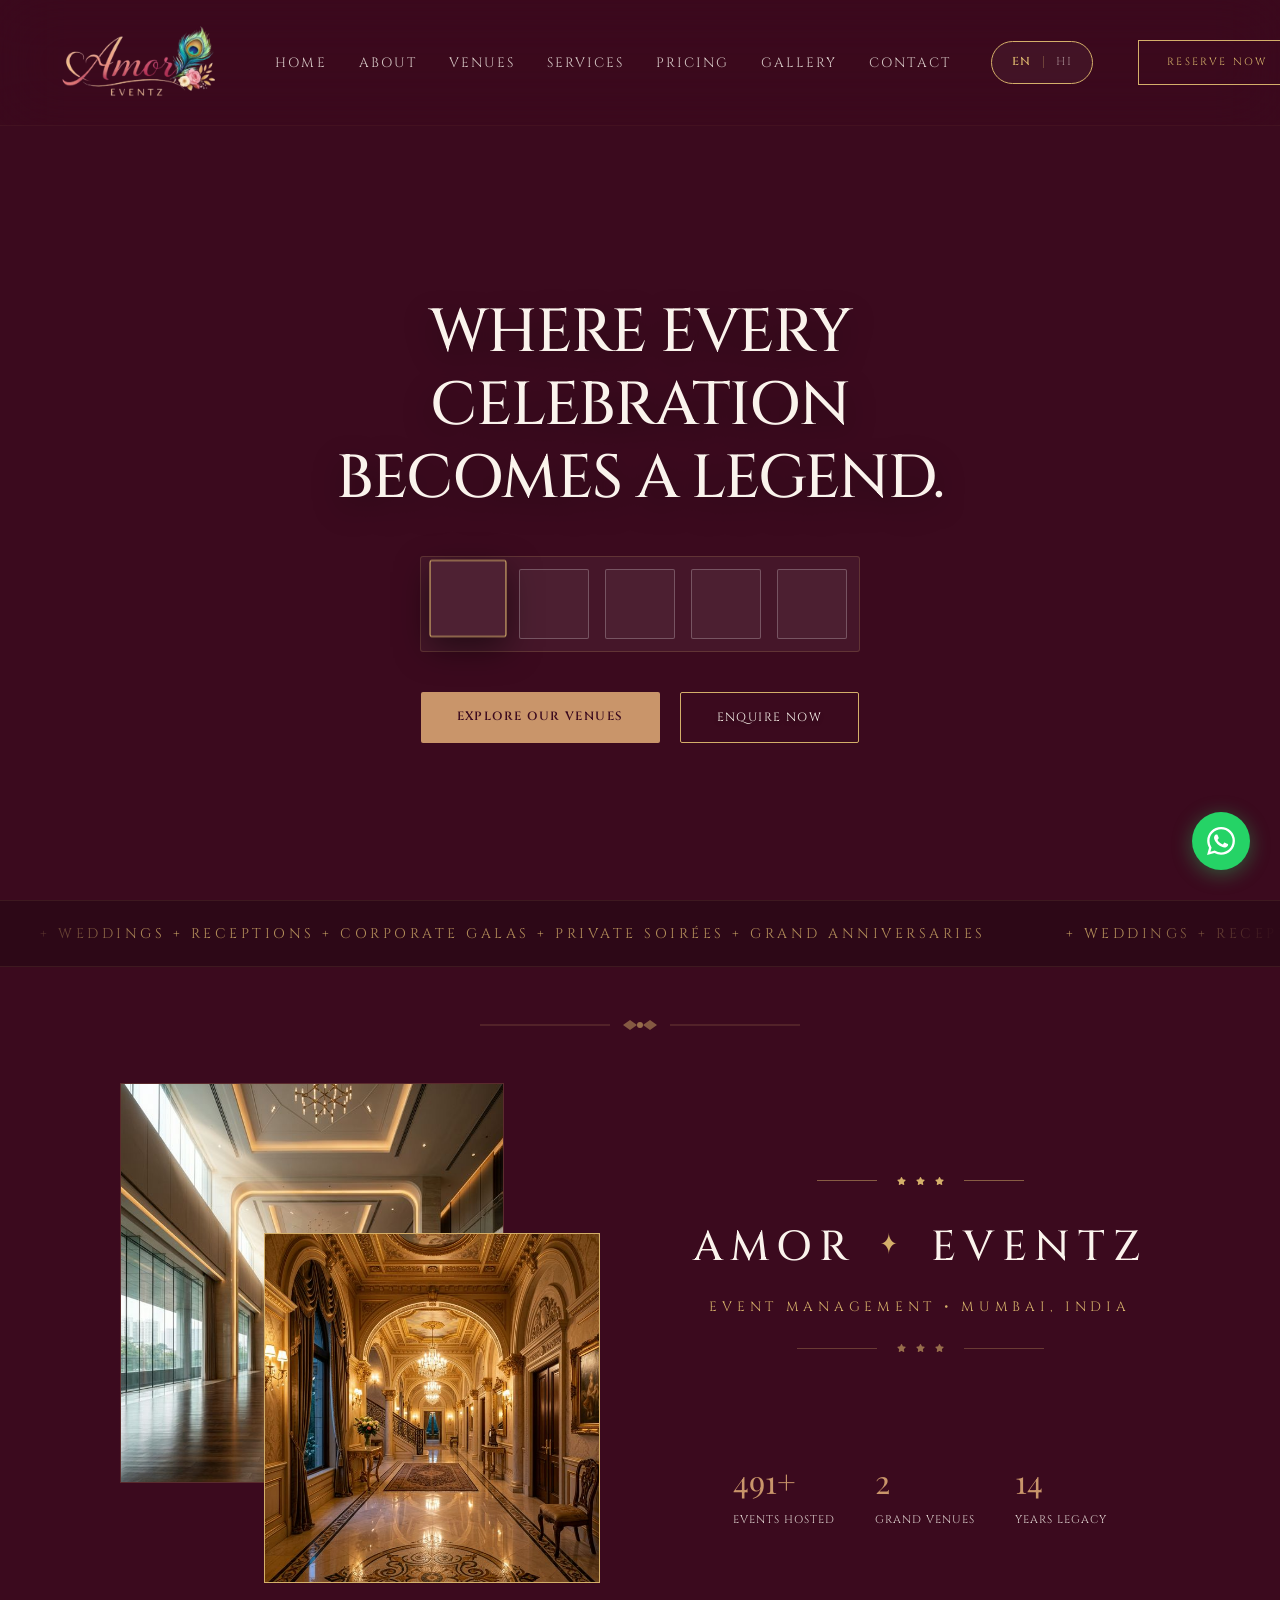
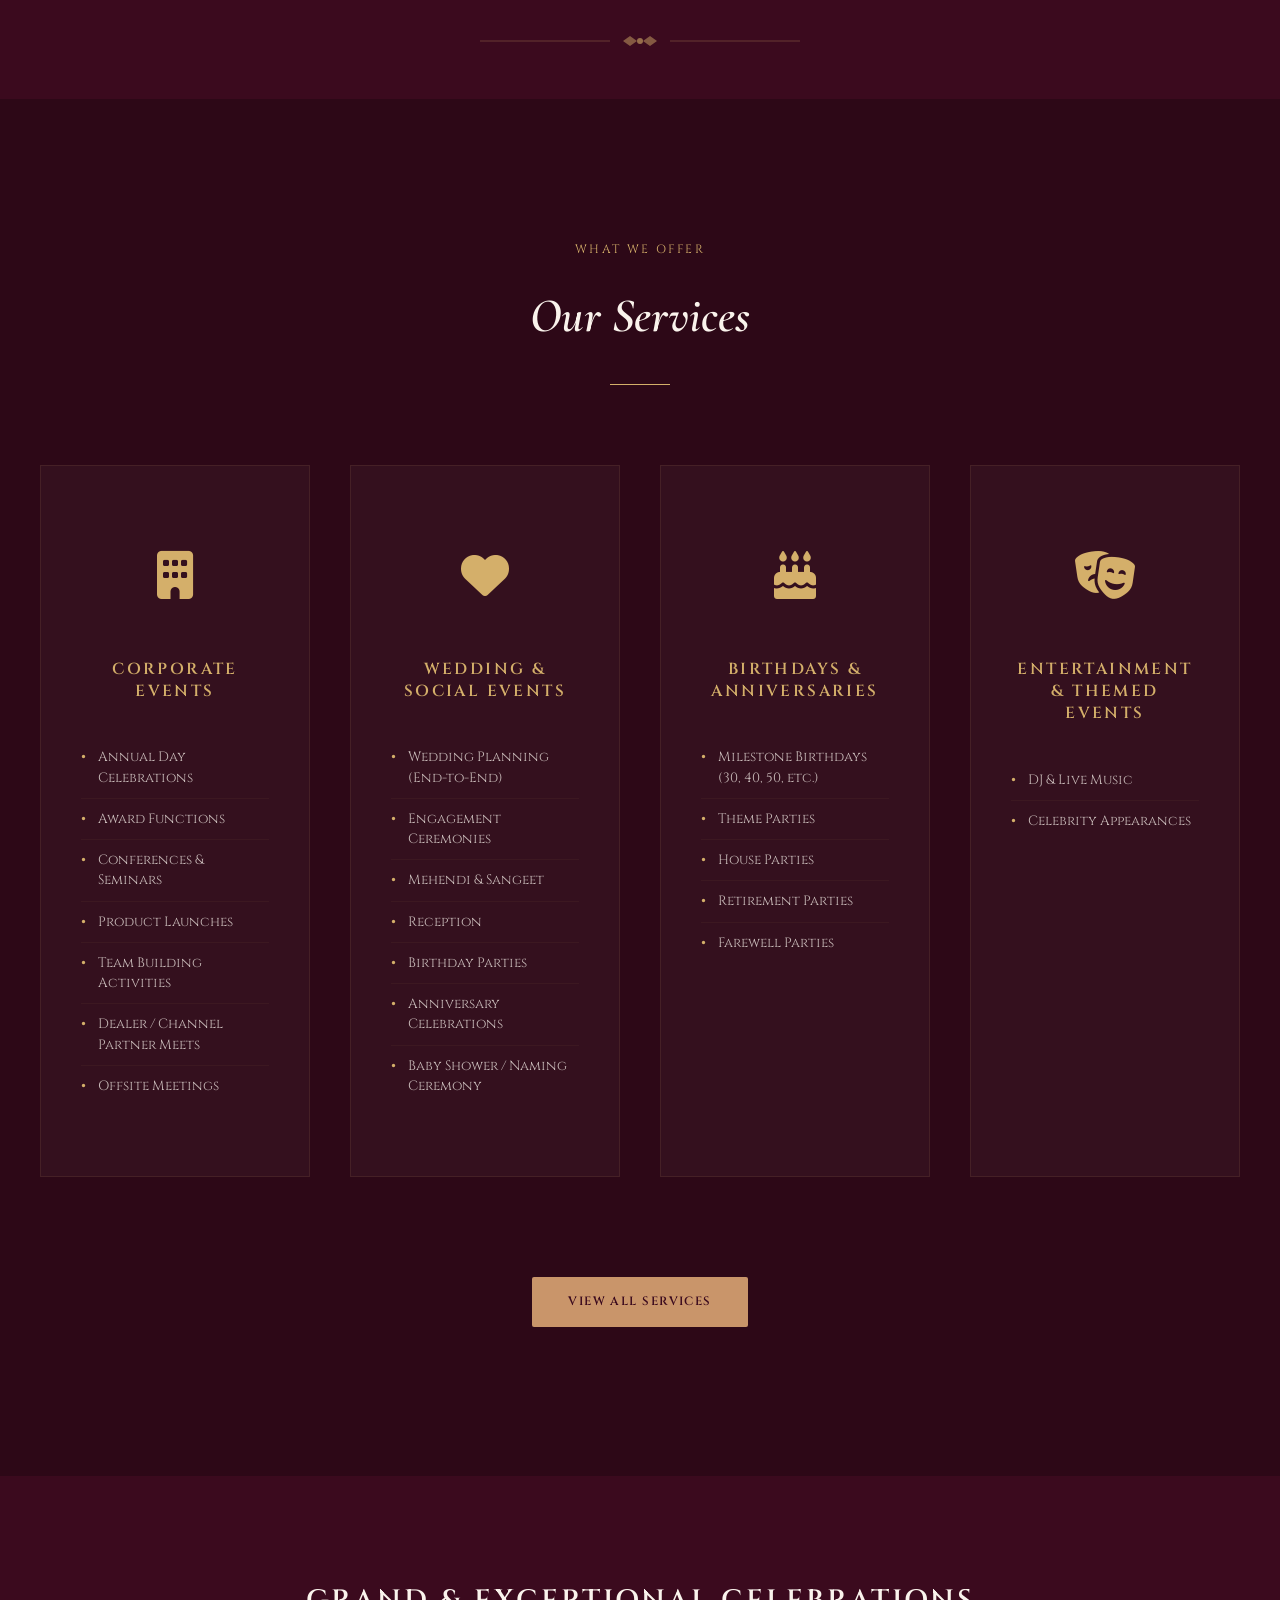
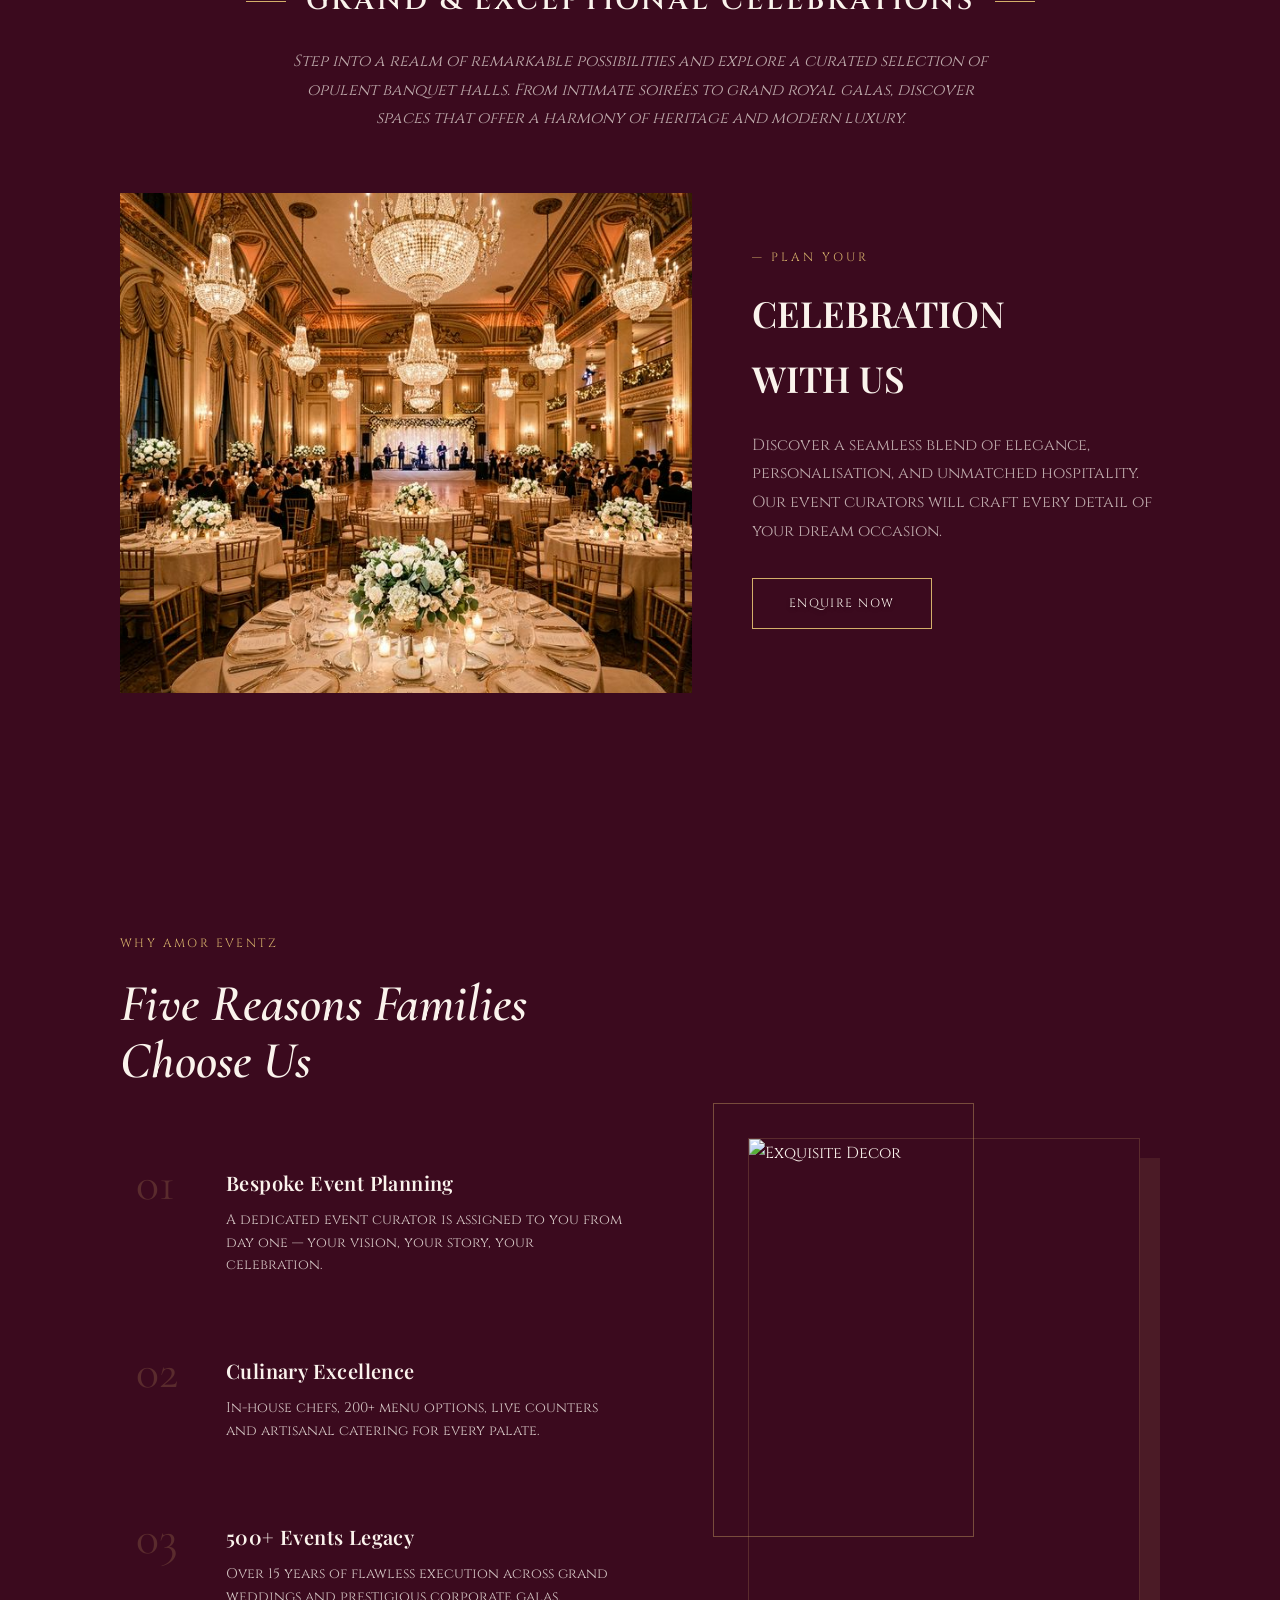
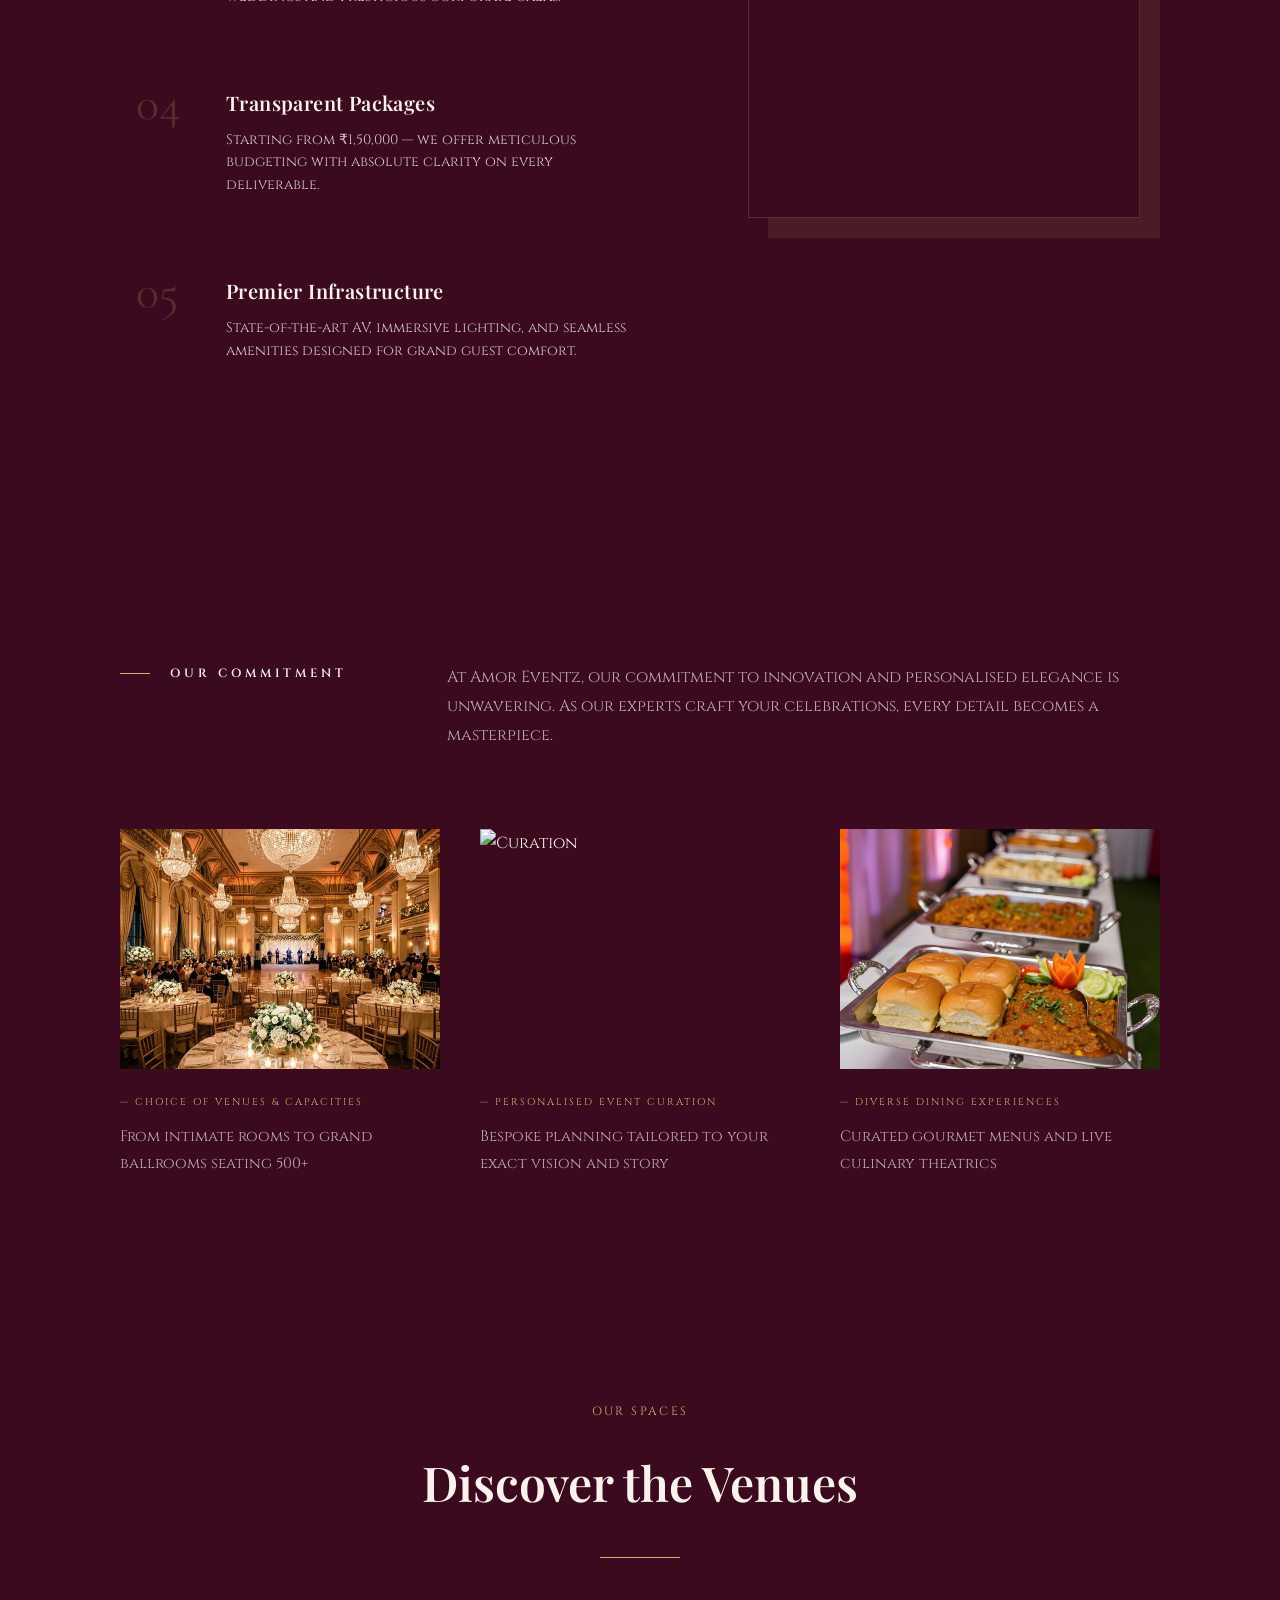
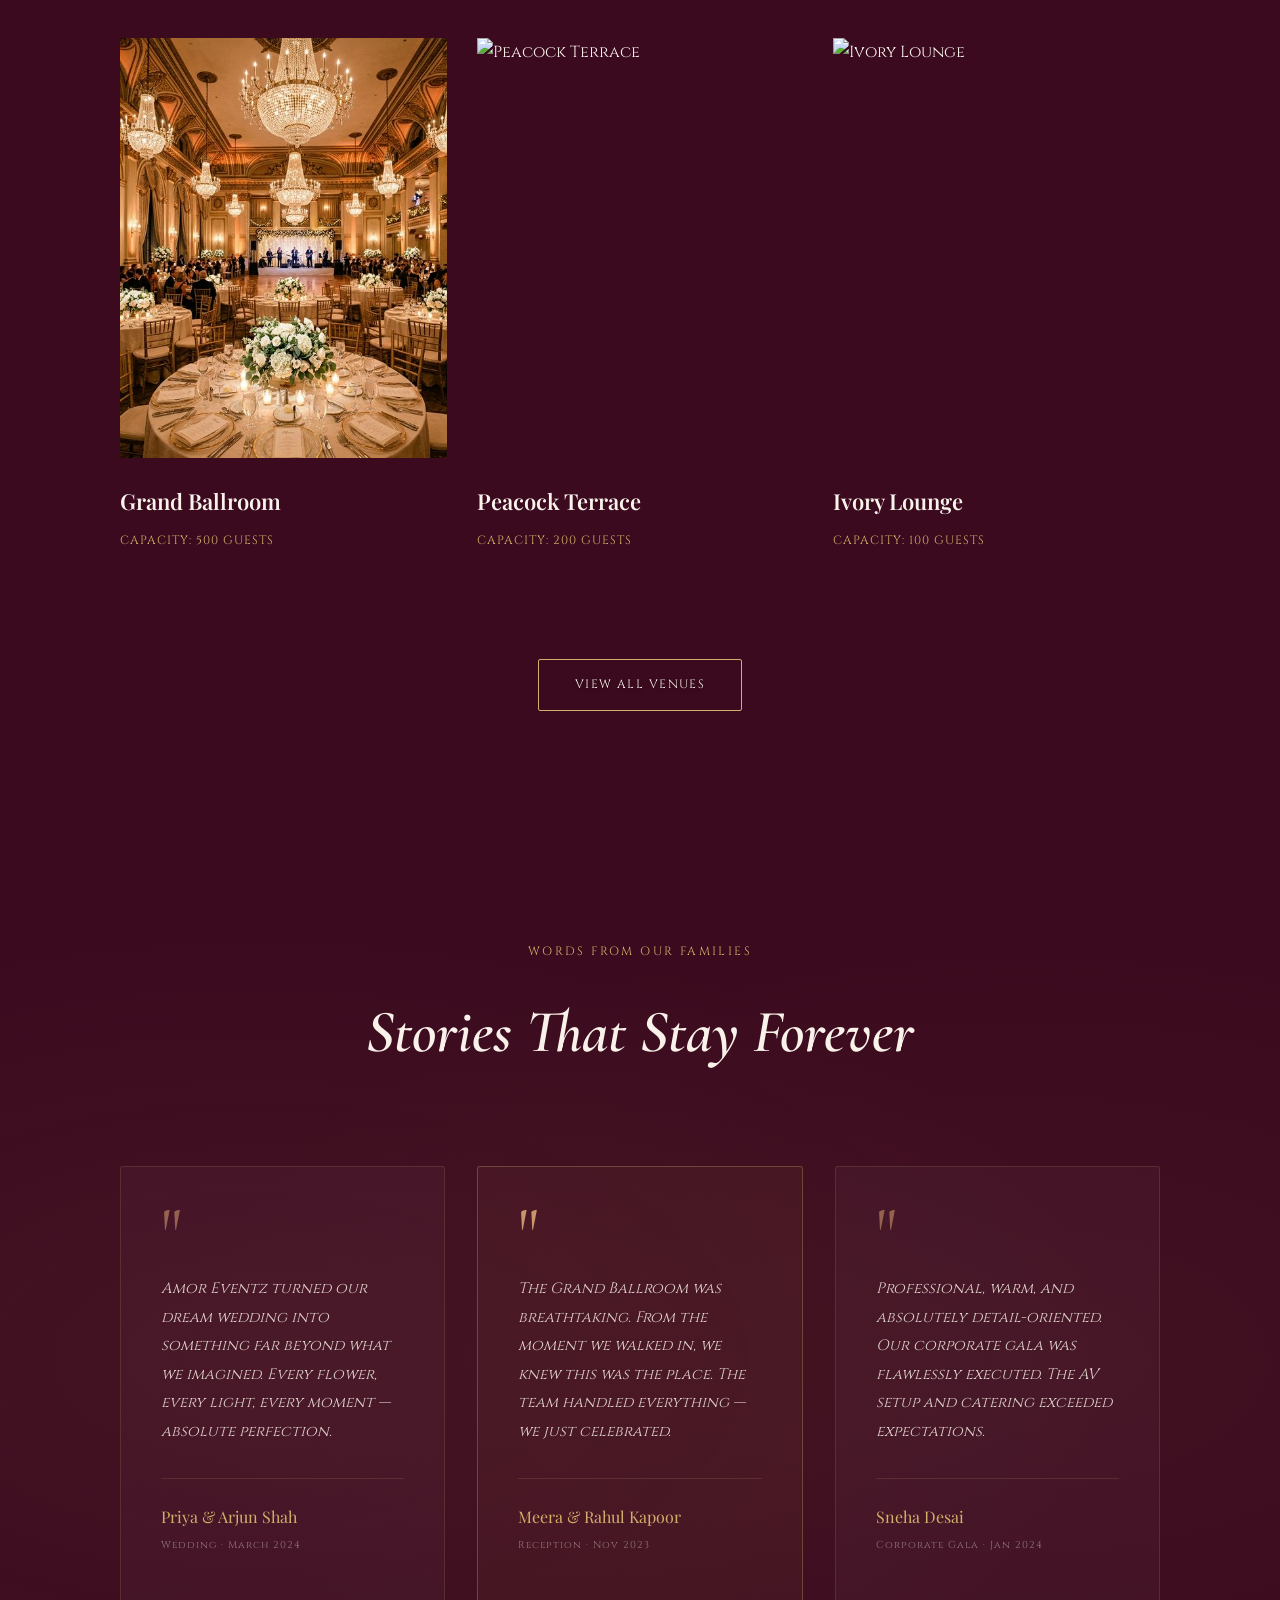
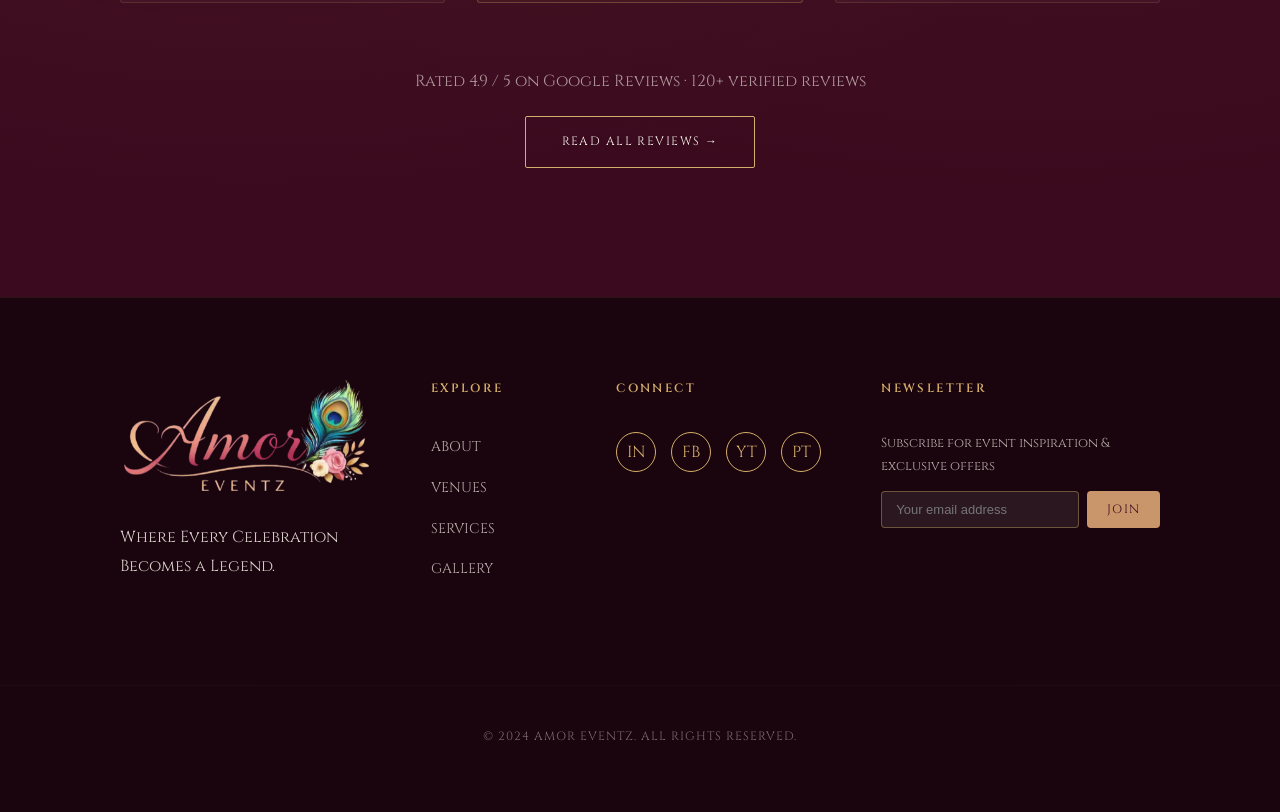
==== commit 59c1be0e: "Layout: Shifted Services section above Grand Celebrations feature" ====
--- a/index.html
+++ b/index.html
@@ -176,6 +176,84 @@
         </svg>
     </div>
 
+    <!-- OUR SERVICES -->
+    <section class="services-section reveal" id="services">
+        <div class="container">
+            <div style="text-align:center; margin-bottom:60px;">
+                <p class="txt-ui txt-gold" style="margin-bottom:12px;" data-i18n="services-subtitle">What We Offer</p>
+                <h2 class="txt-hero" style="font-size:48px;" data-i18n="services-title">Our Services</h2>
+                <div class="divider-center" style="margin: 25px auto; width: 60px;"></div>
+            </div>
+
+            <div class="services-grid">
+                <!-- Corporate Events -->
+                <div class="service-card">
+                    <div class="service-icon">
+                        <i class="fas fa-building"></i>
+                    </div>
+                    <h3 data-i18n="srv-corp-h">Corporate Events</h3>
+                    <ul class="service-list">
+                        <li data-i18n="srv-corp-1">Annual Day Celebrations</li>
+                        <li data-i18n="srv-corp-2">Award Functions</li>
+                        <li data-i18n="srv-corp-3">Conferences & Seminars</li>
+                        <li data-i18n="srv-corp-4">Product Launches</li>
+                        <li data-i18n="srv-corp-5">Team Building Activities</li>
+                        <li data-i18n="srv-corp-6">Dealer / Channel Partner Meets</li>
+                        <li data-i18n="srv-corp-7">Offsite Meetings</li>
+                    </ul>
+                </div>
+
+                <!-- Wedding & Social Events -->
+                <div class="service-card">
+                    <div class="service-icon">
+                        <i class="fas fa-heart"></i>
+                    </div>
+                    <h3 data-i18n="srv-wed-h">Wedding & Social Events</h3>
+                    <ul class="service-list">
+                        <li data-i18n="srv-wed-1">Wedding Planning (End-to-End)</li>
+                        <li data-i18n="srv-wed-2">Engagement Ceremonies</li>
+                        <li data-i18n="srv-wed-3">Mehendi & Sangeet</li>
+                        <li data-i18n="srv-wed-4">Reception</li>
+                        <li data-i18n="srv-wed-5">Birthday Parties</li>
+                        <li data-i18n="srv-wed-6">Anniversary Celebrations</li>
+                        <li data-i18n="srv-wed-7">Baby Shower / Naming Ceremony</li>
+                    </ul>
+                </div>
+
+                <!-- Birthdays & Anniversaries -->
+                <div class="service-card">
+                    <div class="service-icon">
+                        <i class="fas fa-cake-candles"></i>
+                    </div>
+                    <h3 data-i18n="srv-birth-h">Birthdays & Anniversaries</h3>
+                    <ul class="service-list">
+                        <li data-i18n="srv-birth-1">Milestone Birthdays (30th, 40th, 50th, etc.)</li>
+                        <li data-i18n="srv-birth-2">Theme Parties</li>
+                        <li data-i18n="srv-birth-3">House Parties</li>
+                        <li data-i18n="srv-birth-4">Retirement Parties</li>
+                        <li data-i18n="srv-birth-5">Farewell Parties</li>
+                    </ul>
+                </div>
+
+                <!-- Entertainment & Themed Events -->
+                <div class="service-card">
+                    <div class="service-icon">
+                        <i class="fas fa-masks-theater"></i>
+                    </div>
+                    <h3 data-i18n="srv-ent-h">Entertainment & Themed Events</h3>
+                    <ul class="service-list">
+                        <li data-i18n="srv-ent-1">DJ & Live Music</li>
+                        <li data-i18n="srv-ent-2">Celebrity Appearances</li>
+                    </ul>
+                </div>
+            </div>
+
+            <div class="services-cta">
+                <a href="services.html" class="btn btn-primary" data-i18n="srv-view-all">View All Services</a>
+            </div>
+        </div>
+    </section>
+
     <!-- PLAN YOUR CELEBRATION (Taj Style 1) -->
     <section class="taj-feature section-dark reveal" style="padding:100px 0;">
         <div class="container">
@@ -251,83 +329,6 @@
       </div>
     </section>
 
-    <!-- OUR SERVICES -->
-    <section class="services-section reveal" id="services">
-        <div class="container">
-            <div style="text-align:center; margin-bottom:60px;">
-                <p class="txt-ui txt-gold" style="margin-bottom:12px;" data-i18n="services-subtitle">What We Offer</p>
-                <h2 class="txt-hero" style="font-size:48px;" data-i18n="services-title">Our Services</h2>
-                <div class="divider-center" style="margin: 25px auto; width: 60px;"></div>
-            </div>
-
-            <div class="services-grid">
-                <!-- Corporate Events -->
-                <div class="service-card">
-                    <div class="service-icon">
-                        <i class="fas fa-building"></i>
-                    </div>
-                    <h3 data-i18n="srv-corp-h">Corporate Events</h3>
-                    <ul class="service-list">
-                        <li data-i18n="srv-corp-1">Annual Day Celebrations</li>
-                        <li data-i18n="srv-corp-2">Award Functions</li>
-                        <li data-i18n="srv-corp-3">Conferences & Seminars</li>
-                        <li data-i18n="srv-corp-4">Product Launches</li>
-                        <li data-i18n="srv-corp-5">Team Building Activities</li>
-                        <li data-i18n="srv-corp-6">Dealer / Channel Partner Meets</li>
-                        <li data-i18n="srv-corp-7">Offsite Meetings</li>
-                    </ul>
-                </div>
-
-                <!-- Wedding & Social Events -->
-                <div class="service-card">
-                    <div class="service-icon">
-                        <i class="fas fa-heart"></i>
-                    </div>
-                    <h3 data-i18n="srv-wed-h">Wedding & Social Events</h3>
-                    <ul class="service-list">
-                        <li data-i18n="srv-wed-1">Wedding Planning (End-to-End)</li>
-                        <li data-i18n="srv-wed-2">Engagement Ceremonies</li>
-                        <li data-i18n="srv-wed-3">Mehendi & Sangeet</li>
-                        <li data-i18n="srv-wed-4">Reception</li>
-                        <li data-i18n="srv-wed-5">Birthday Parties</li>
-                        <li data-i18n="srv-wed-6">Anniversary Celebrations</li>
-                        <li data-i18n="srv-wed-7">Baby Shower / Naming Ceremony</li>
-                    </ul>
-                </div>
-
-                <!-- Birthdays & Anniversaries -->
-                <div class="service-card">
-                    <div class="service-icon">
-                        <i class="fas fa-cake-candles"></i>
-                    </div>
-                    <h3 data-i18n="srv-birth-h">Birthdays & Anniversaries</h3>
-                    <ul class="service-list">
-                        <li data-i18n="srv-birth-1">Milestone Birthdays (30th, 40th, 50th, etc.)</li>
-                        <li data-i18n="srv-birth-2">Theme Parties</li>
-                        <li data-i18n="srv-birth-3">House Parties</li>
-                        <li data-i18n="srv-birth-4">Retirement Parties</li>
-                        <li data-i18n="srv-birth-5">Farewell Parties</li>
-                    </ul>
-                </div>
-
-                <!-- Entertainment & Themed Events -->
-                <div class="service-card">
-                    <div class="service-icon">
-                        <i class="fas fa-masks-theater"></i>
-                    </div>
-                    <h3 data-i18n="srv-ent-h">Entertainment & Themed Events</h3>
-                    <ul class="service-list">
-                        <li data-i18n="srv-ent-1">DJ & Live Music</li>
-                        <li data-i18n="srv-ent-2">Celebrity Appearances</li>
-                    </ul>
-                </div>
-            </div>
-
-            <div class="services-cta">
-                <a href="services.html" class="btn btn-primary" data-i18n="srv-view-all">View All Services</a>
-            </div>
-        </div>
-    </section>
 
     <!-- OUR COMMITMENT (Taj Style 2) -->
     <section class="taj-commitment reveal" style="padding:100px 0;">
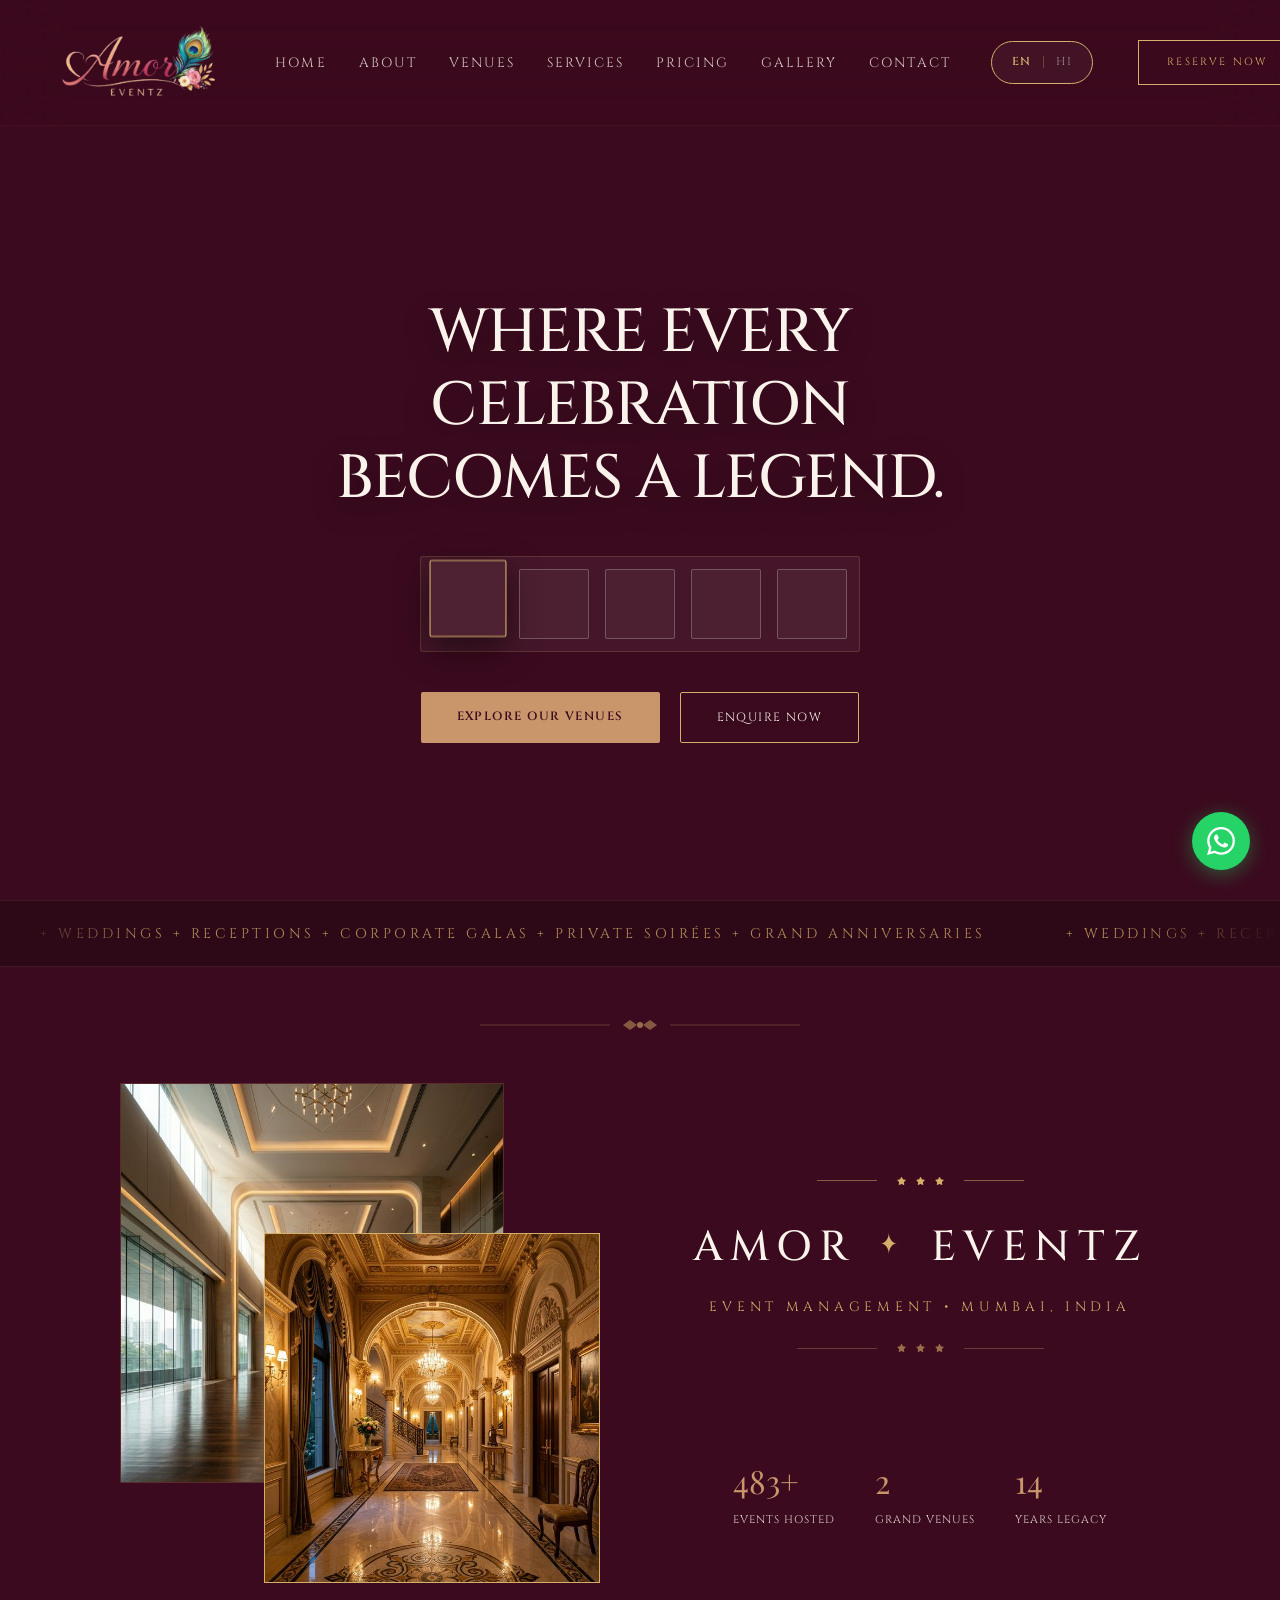
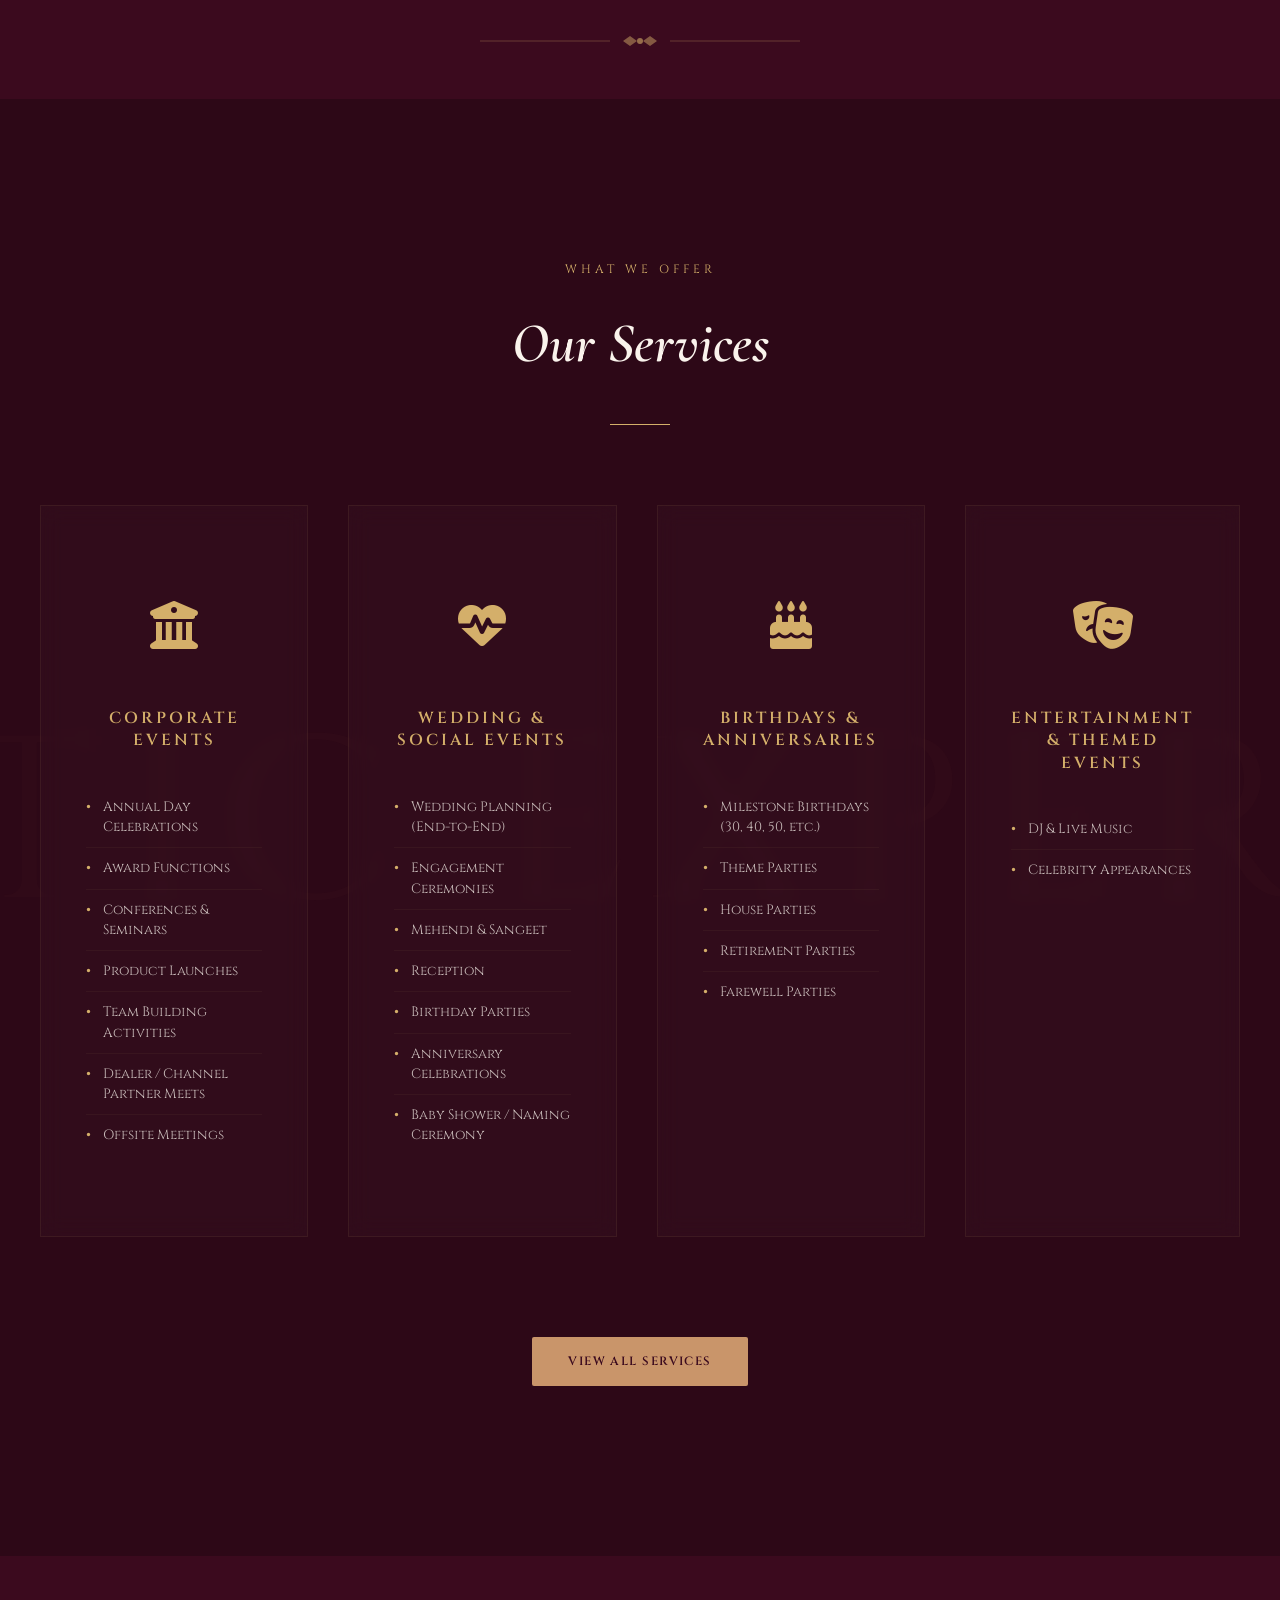
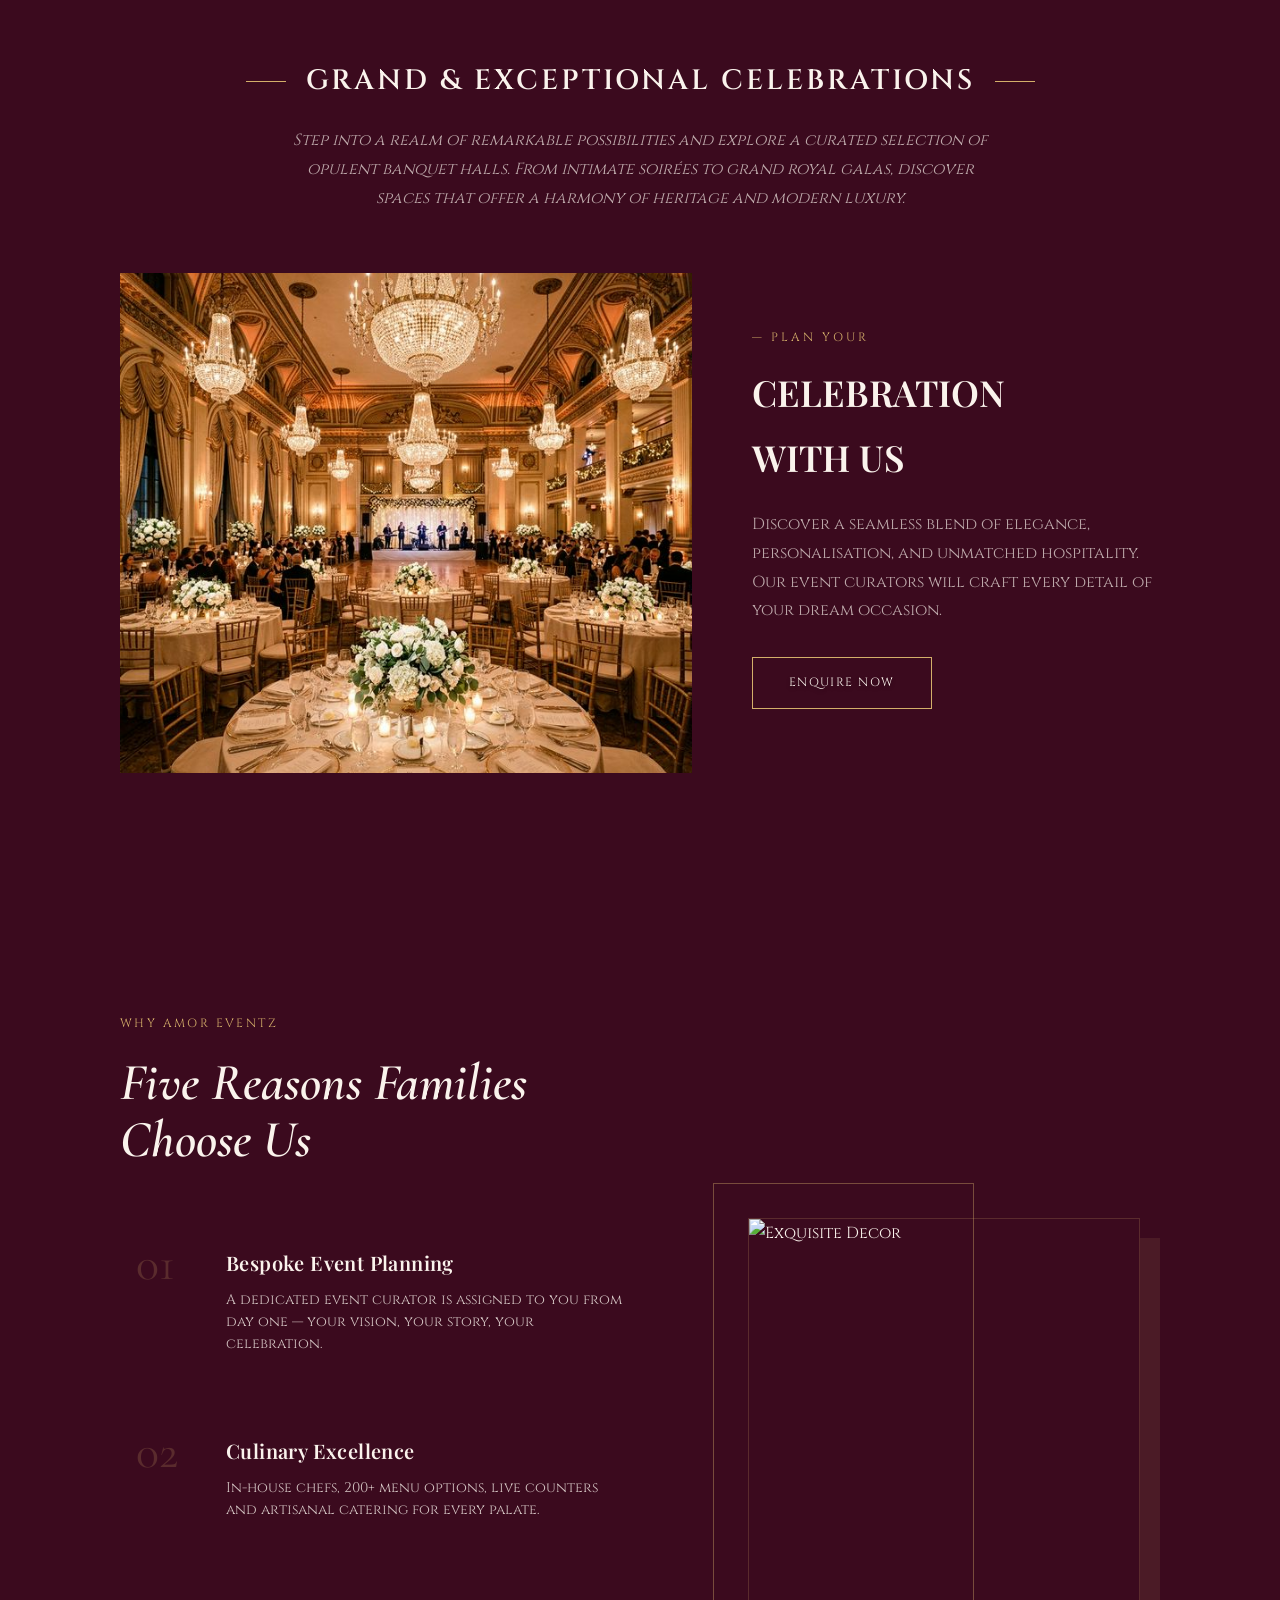
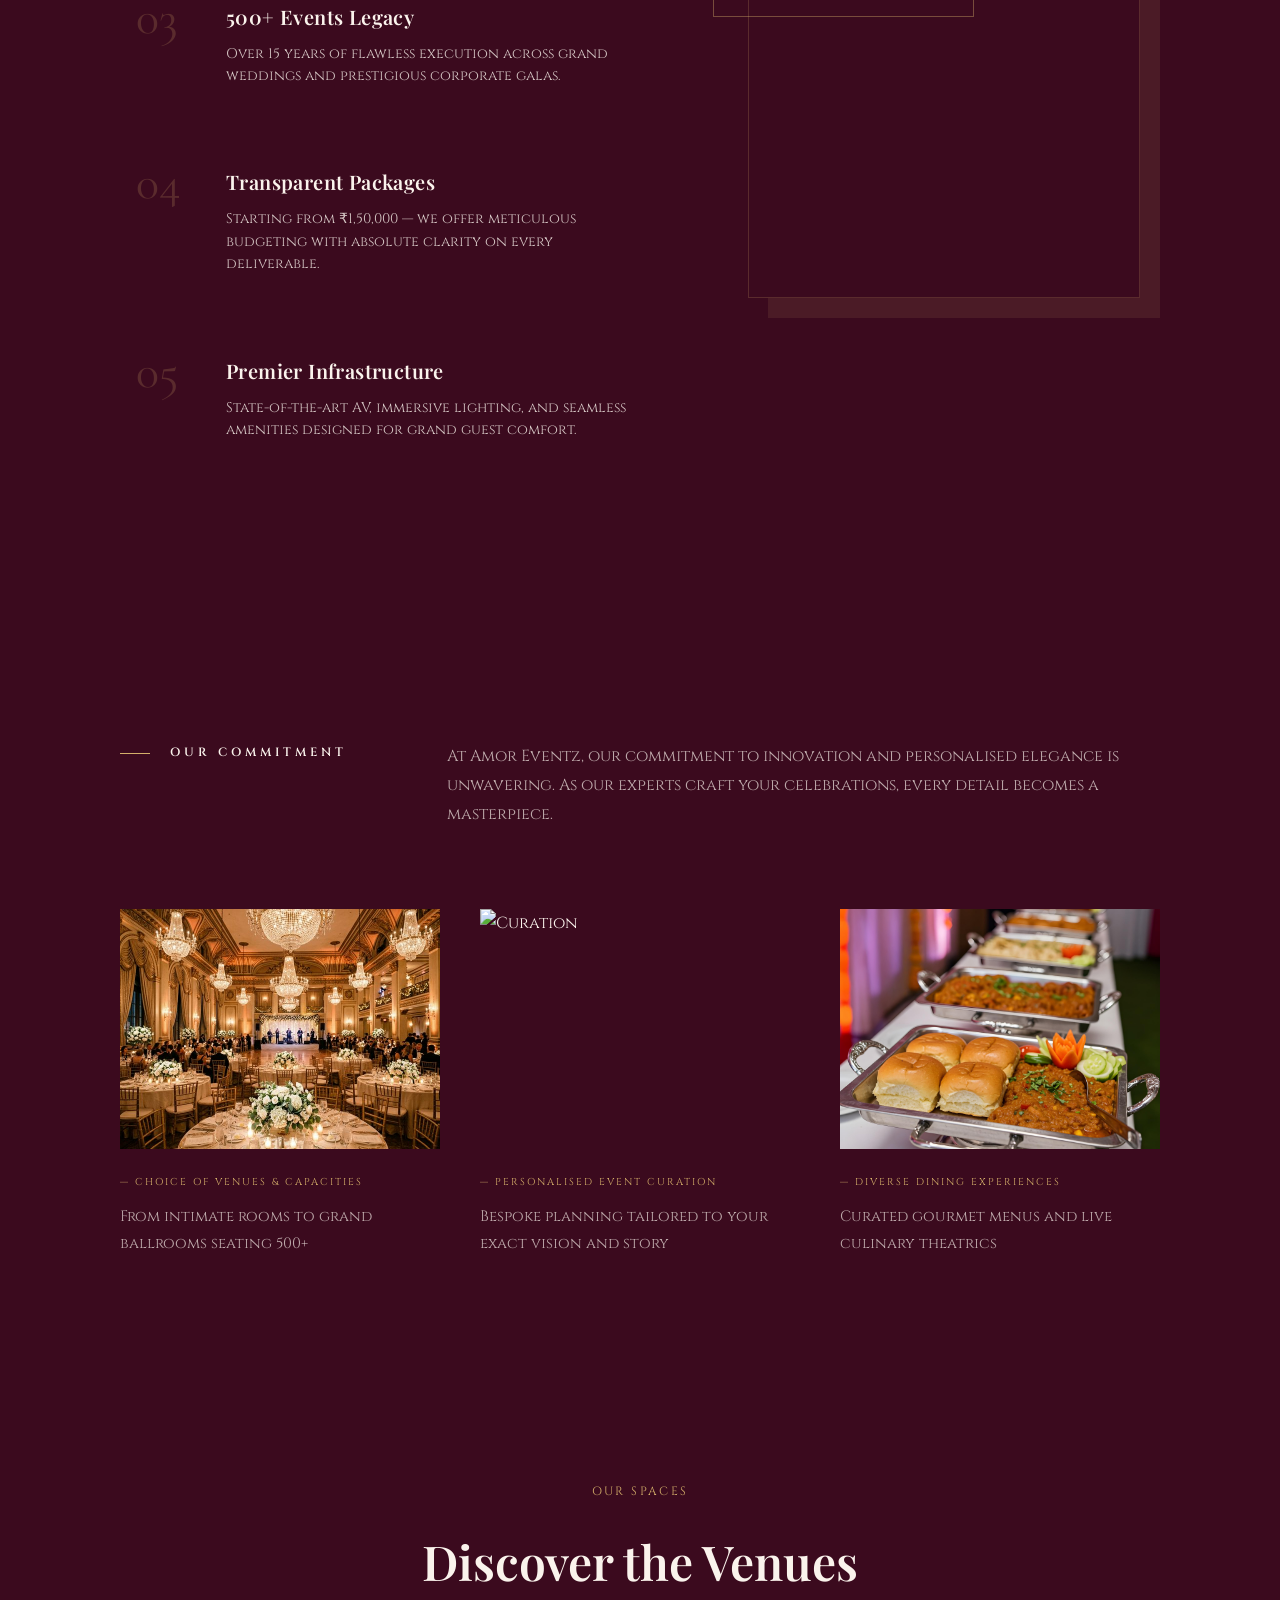
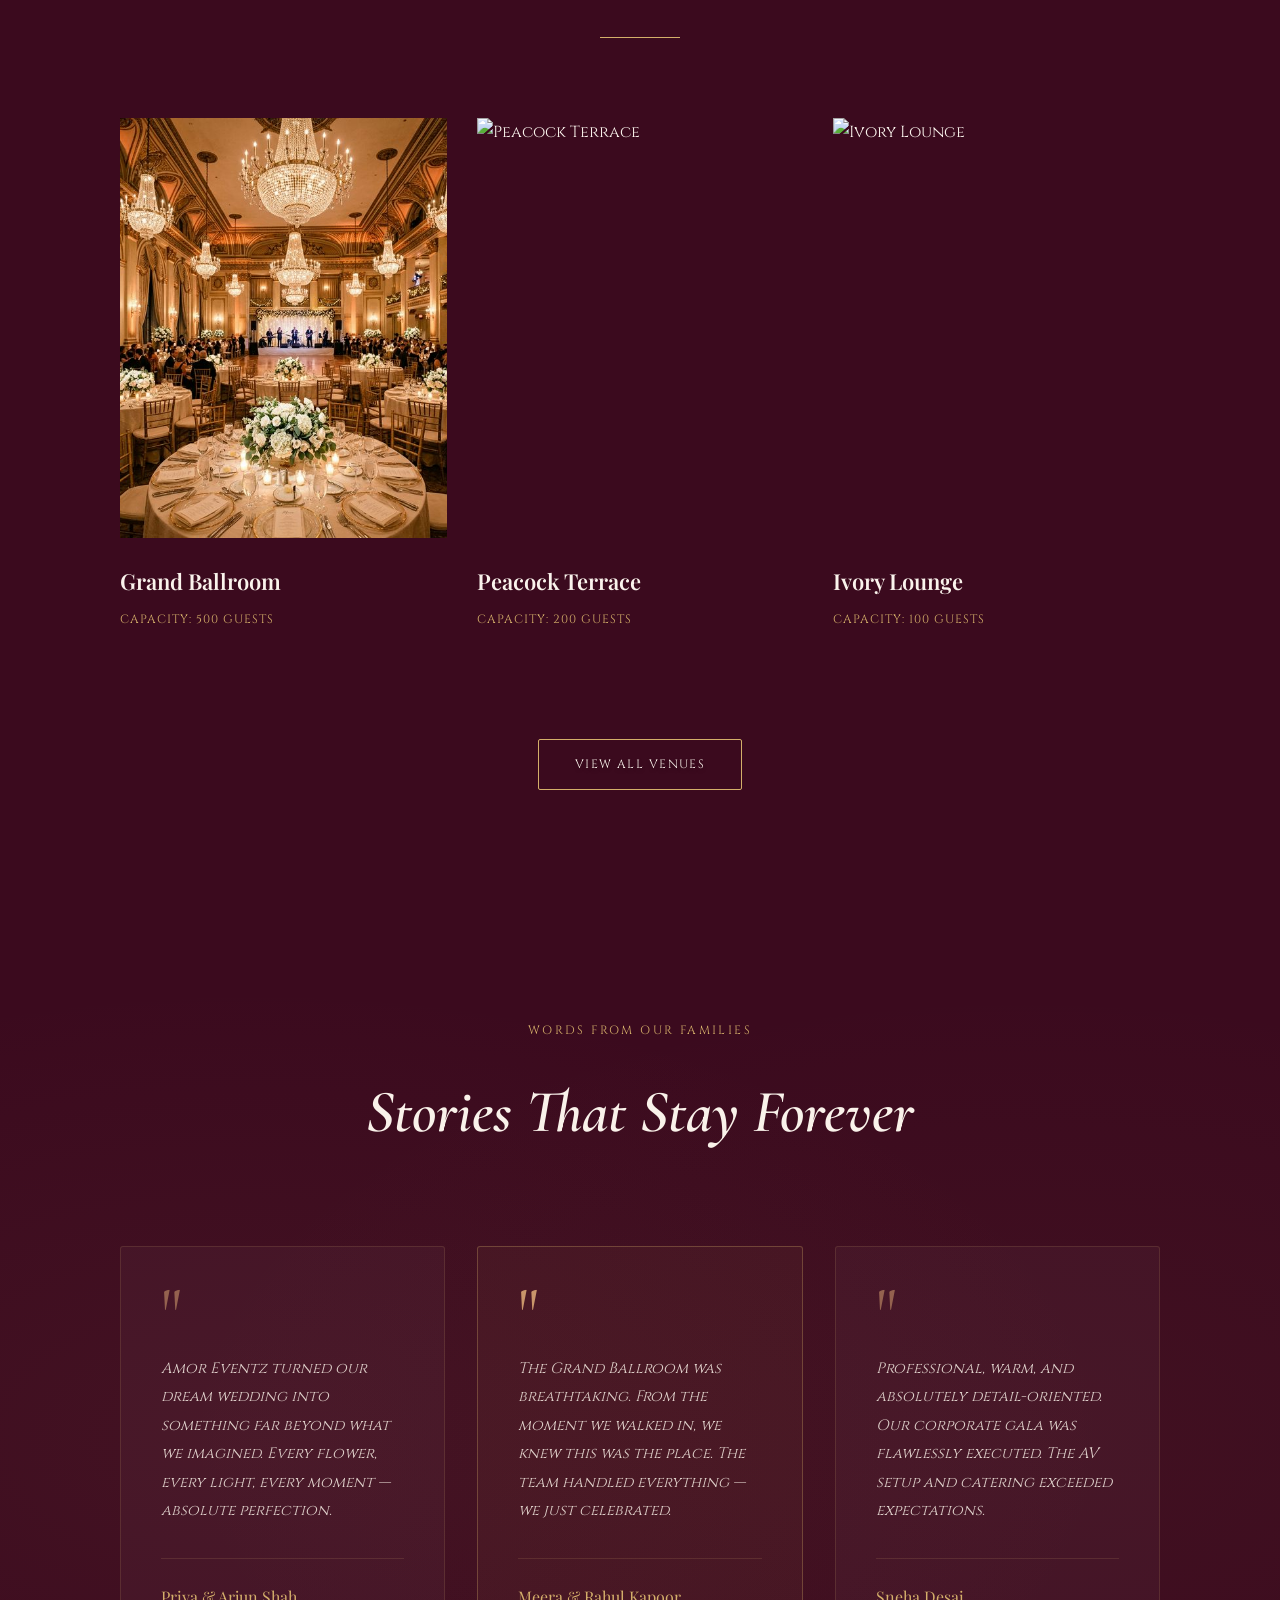
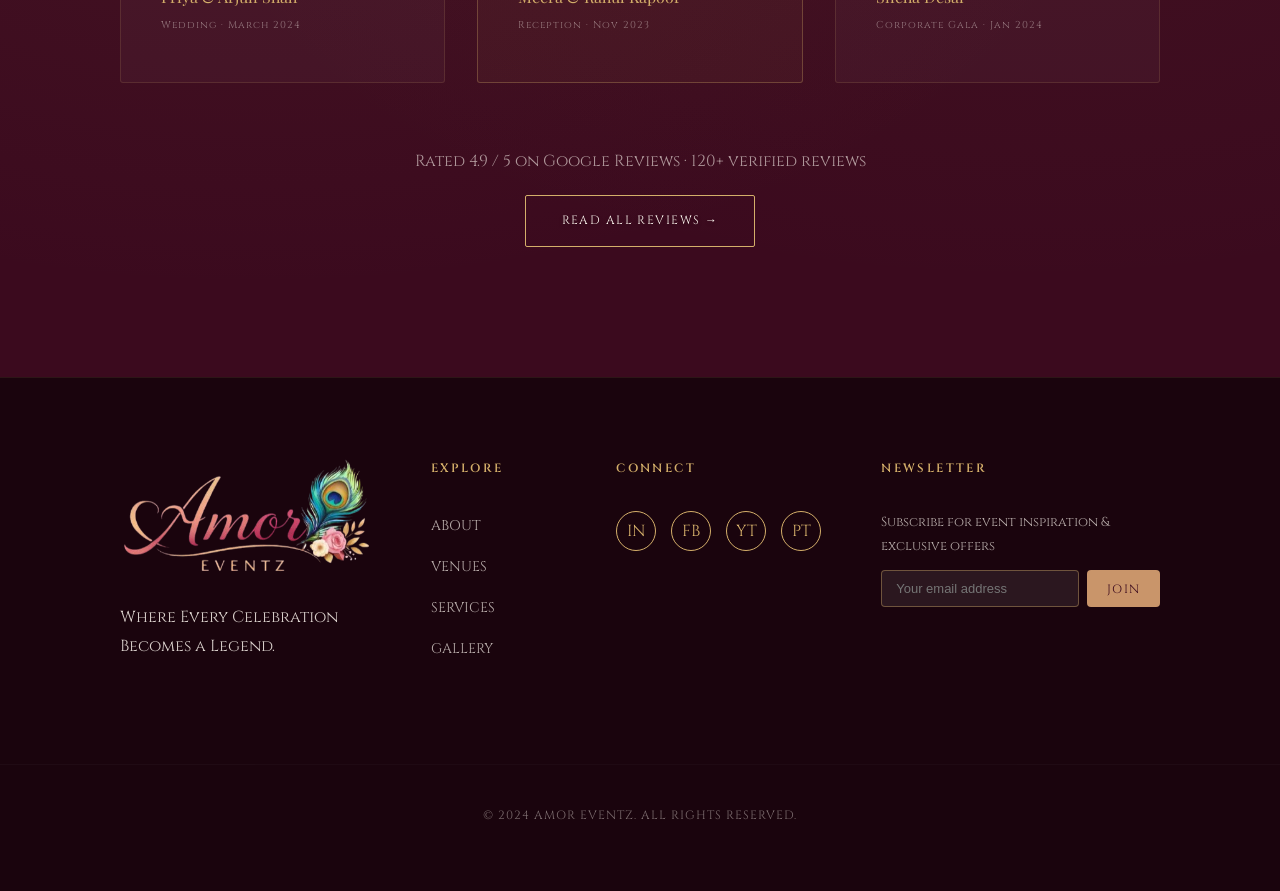
==== commit 924d04fd: "Aesthetics: Homepage - Majestic Services Horizon & Staggered Reveal" ====
--- a/index.html
+++ b/index.html
@@ -178,20 +178,21 @@
 
     <!-- OUR SERVICES -->
     <section class="services-section reveal" id="services">
+        <div class="services-horizon-text">MAJESTIC EXPERIENCE</div>
         <div class="container">
-            <div style="text-align:center; margin-bottom:60px;">
-                <p class="txt-ui txt-gold" style="margin-bottom:12px;" data-i18n="services-subtitle">What We Offer</p>
-                <h2 class="txt-hero" style="font-size:48px;" data-i18n="services-title">Our Services</h2>
-                <div class="divider-center" style="margin: 25px auto; width: 60px;"></div>
+            <div style="text-align:center; margin-bottom:80px; position: relative; z-index: 1;">
+                <p class="txt-ui txt-gold" style="margin-bottom:12px; letter-spacing: 4px;" data-i18n="services-subtitle">What We Offer</p>
+                <h2 class="txt-hero" style="font-size:56px;" data-i18n="services-title">Our Services</h2>
+                <div class="divider-center" style="margin: 30px auto; width: 60px;"></div>
             </div>
 
             <div class="services-grid">
                 <!-- Corporate Events -->
-                <div class="service-card">
+                <div class="service-card reveal">
                     <div class="service-icon">
-                        <i class="fas fa-building"></i>
-                    </div>
-                    <h3 data-i18n="srv-corp-h">Corporate Events</h3>
+                        <i class="fas fa-building-columns"></i>
+                    </div>
+                    <h3 data-i18n="srv-corp-h" style="letter-spacing: 3px;">Corporate Events</h3>
                     <ul class="service-list">
                         <li data-i18n="srv-corp-1">Annual Day Celebrations</li>
                         <li data-i18n="srv-corp-2">Award Functions</li>
@@ -204,11 +205,11 @@
                 </div>
 
                 <!-- Wedding & Social Events -->
-                <div class="service-card">
+                <div class="service-card reveal delay-1">
                     <div class="service-icon">
-                        <i class="fas fa-heart"></i>
-                    </div>
-                    <h3 data-i18n="srv-wed-h">Wedding & Social Events</h3>
+                        <i class="fas fa-heart-pulse"></i>
+                    </div>
+                    <h3 data-i18n="srv-wed-h" style="letter-spacing: 3px;">Wedding & Social Events</h3>
                     <ul class="service-list">
                         <li data-i18n="srv-wed-1">Wedding Planning (End-to-End)</li>
                         <li data-i18n="srv-wed-2">Engagement Ceremonies</li>
@@ -221,13 +222,13 @@
                 </div>
 
                 <!-- Birthdays & Anniversaries -->
-                <div class="service-card">
+                <div class="service-card reveal delay-2">
                     <div class="service-icon">
                         <i class="fas fa-cake-candles"></i>
                     </div>
-                    <h3 data-i18n="srv-birth-h">Birthdays & Anniversaries</h3>
+                    <h3 data-i18n="srv-birth-h" style="letter-spacing: 3px;">Birthdays & Anniversaries</h3>
                     <ul class="service-list">
-                        <li data-i18n="srv-birth-1">Milestone Birthdays (30th, 40th, 50th, etc.)</li>
+                        <li data-i18n="srv-birth-1">Milestone Birthdays (30, 40, 50, etc.)</li>
                         <li data-i18n="srv-birth-2">Theme Parties</li>
                         <li data-i18n="srv-birth-3">House Parties</li>
                         <li data-i18n="srv-birth-4">Retirement Parties</li>
@@ -236,11 +237,11 @@
                 </div>
 
                 <!-- Entertainment & Themed Events -->
-                <div class="service-card">
+                <div class="service-card reveal delay-3">
                     <div class="service-icon">
                         <i class="fas fa-masks-theater"></i>
                     </div>
-                    <h3 data-i18n="srv-ent-h">Entertainment & Themed Events</h3>
+                    <h3 data-i18n="srv-ent-h" style="letter-spacing: 3px;">Entertainment & Themes</h3>
                     <ul class="service-list">
                         <li data-i18n="srv-ent-1">DJ & Live Music</li>
                         <li data-i18n="srv-ent-2">Celebrity Appearances</li>
--- a/styles.css
+++ b/styles.css
@@ -98,6 +98,22 @@
 .section-light {
     background-color: var(--clr-light-section);
     color: var(--clr-charcoal);
+}
+
+/* Glassmorphism Presets */
+.glass-card {
+    background: rgba(255, 255, 255, 0.03);
+    backdrop-filter: blur(15px);
+    -webkit-backdrop-filter: blur(15px);
+    border: 1px solid rgba(212, 175, 106, 0.1);
+    transition: var(--transition-smooth);
+}
+
+.glass-card:hover {
+    background: rgba(255, 255, 255, 0.07);
+    border-color: rgba(212, 175, 106, 0.4);
+    transform: translateY(-10px);
+    box-shadow: 0 20px 40px rgba(0, 0, 0, 0.4);
 }
 
 .section-light h1, 
@@ -143,6 +159,26 @@
     padding: 15px 0;
     border-bottom: 1px solid rgba(212, 175, 106, 0.2);
     box-shadow: 0 10px 40px rgba(0, 0, 0, 0.5);
+}
+
+/* Page Header Cinematic Zoom */
+.page-header {
+    position: relative;
+    overflow: hidden;
+}
+
+.header-bg-zoom {
+    position: absolute;
+    inset: 0;
+    background-size: cover;
+    background-position: center;
+    animation: kenBurnsHeader 20s infinite alternate linear;
+    z-index: -1;
+}
+
+@keyframes kenBurnsHeader {
+    from { transform: scale(1); }
+    to { transform: scale(1.15); }
 }
 
 .nav-container {
@@ -607,9 +643,25 @@
    SERVICES SECTION (HOMEPAGE)
    ========================================================================== */
 .services-section {
-    padding: 140px 0;
+    padding: 160px 0; /* More expansive padding */
     background: #2D0817; /* Deep midnight burgundy */
     color: var(--clr-ivory);
+    position: relative;
+    overflow: hidden;
+}
+
+.services-horizon-text {
+    position: absolute;
+    top: 50%;
+    left: 50%;
+    transform: translate(-50%, -50%);
+    font-size: 18vw;
+    font-family: var(--font-luxury);
+    color: rgba(212, 175, 106, 0.02);
+    white-space: nowrap;
+    pointer-events: none;
+    z-index: 0;
+    letter-spacing: 0.1em;
 }
 
 .services-section .container {
@@ -625,22 +677,42 @@
 }
 
 .service-card {
-    background: rgba(255, 255, 255, 0.03);
-    border: 1px solid rgba(212, 175, 106, 0.1);
-    padding: 70px 40px; /* Massive architectural volume */
-    transition: all 0.6s cubic-bezier(0.165, 0.84, 0.44, 1);
+    background: rgba(255, 255, 255, 0.02);
+    backdrop-filter: blur(10px);
+    -webkit-backdrop-filter: blur(10px);
+    border: 1px solid rgba(212, 175, 106, 0.08);
+    padding: 80px 45px; /* Grand architectural volume */
+    transition: all 0.7s cubic-bezier(0.19, 1, 0.22, 1);
     text-align: center;
     position: relative;
     display: flex;
     flex-direction: column;
     height: 100%;
+    z-index: 1;
+}
+
+.service-card::before {
+    content: '';
+    position: absolute;
+    top: 0;
+    left: 50%;
+    width: 0;
+    height: 4px;
+    background: var(--clr-secondary);
+    transform: translateX(-50%);
+    transition: width 0.6s ease;
+    box-shadow: 0 0 15px rgba(212, 175, 106, 0.4);
 }
 
 .service-card:hover {
-    background: rgba(212, 175, 106, 0.05);
-    border-color: var(--clr-secondary);
-    transform: translateY(-15px); /* Stronger lift */
-    box-shadow: 0 25px 60px rgba(0, 0, 0, 0.5);
+    background: rgba(212, 175, 106, 0.04);
+    border-color: rgba(212, 175, 106, 0.3);
+    transform: translateY(-20px); /* Majestic lift */
+    box-shadow: 0 30px 70px rgba(0, 0, 0, 0.6);
+}
+
+.service-card:hover::before {
+    width: 60%;
 }
 
 .service-icon {
